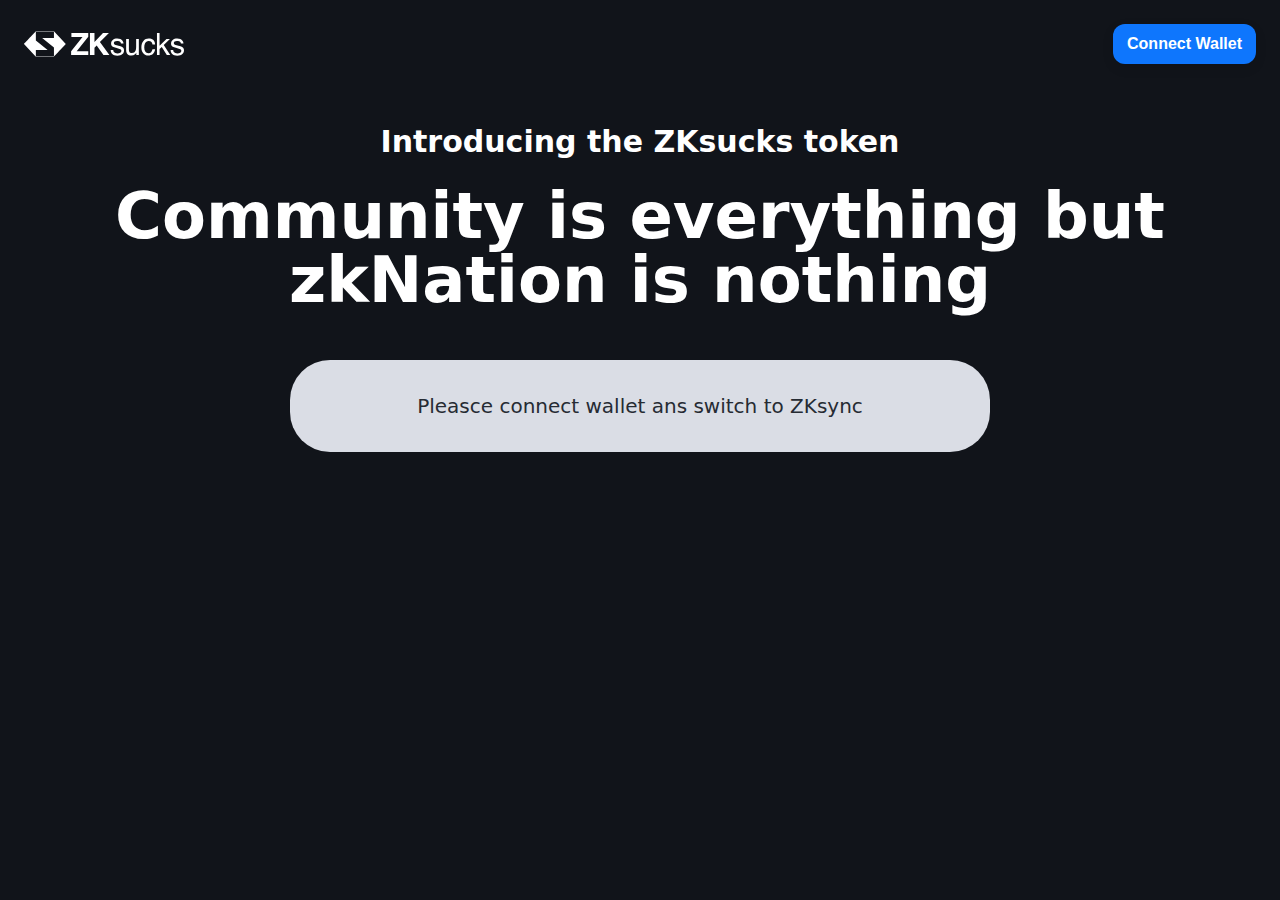
==== index.html @ 2eeea84e "update" ====
<!DOCTYPE html><html><head><meta charSet="utf-8"/><meta name="viewport" content="width=device-width"/><title>ZKsucks</title><meta content="ZKsucks" name="description"/><link href="/favicon.svg" rel="icon" type="image/svg+xml"/><meta name="next-head-count" content="5"/><link rel="preload" href="/_next/static/css/16b8eae60f33bedc.css" as="style"/><link rel="stylesheet" href="/_next/static/css/16b8eae60f33bedc.css" data-n-g=""/><link rel="preload" href="/_next/static/css/8878e4812fea3e12.css" as="style"/><link rel="stylesheet" href="/_next/static/css/8878e4812fea3e12.css" data-n-p=""/><noscript data-n-css=""></noscript><script defer="" nomodule="" src="/_next/static/chunks/polyfills-78c92fac7aa8fdd8.js"></script><script src="/_next/static/chunks/webpack-8381e30b29777291.js" defer=""></script><script src="/_next/static/chunks/framework-0e8d27528ba61906.js" defer=""></script><script src="/_next/static/chunks/main-399b18e6e1a3bff9.js" defer=""></script><script src="/_next/static/chunks/pages/_app-50dd17379aaa9119.js" defer=""></script><script src="/_next/static/chunks/9857-3fe6d7937254da51.js" defer=""></script><script src="/_next/static/chunks/pages/index-04caf4097b0ce7da.js" defer=""></script><script src="/_next/static/fBwFuYBQQcprXQ4ENoQiz/_buildManifest.js" defer=""></script><script src="/_next/static/fBwFuYBQQcprXQ4ENoQiz/_ssgManifest.js" defer=""></script></head><body><div id="__next"><div data-rk=""><style>[data-rk]{--rk-blurs-modalOverlay:blur(0px);--rk-fonts-body:SFRounded, ui-rounded, "SF Pro Rounded", -apple-system, BlinkMacSystemFont, "Segoe UI", Roboto, Helvetica, Arial, sans-serif, "Apple Color Emoji", "Segoe UI Emoji", "Segoe UI Symbol";--rk-radii-actionButton:9999px;--rk-radii-connectButton:12px;--rk-radii-menuButton:12px;--rk-radii-modal:24px;--rk-radii-modalMobile:28px;--rk-colors-accentColor:#0E76FD;--rk-colors-accentColorForeground:#FFF;--rk-colors-actionButtonBorder:rgba(0, 0, 0, 0.04);--rk-colors-actionButtonBorderMobile:rgba(0, 0, 0, 0.06);--rk-colors-actionButtonSecondaryBackground:rgba(0, 0, 0, 0.06);--rk-colors-closeButton:rgba(60, 66, 66, 0.8);--rk-colors-closeButtonBackground:rgba(0, 0, 0, 0.06);--rk-colors-connectButtonBackground:#FFF;--rk-colors-connectButtonBackgroundError:#FF494A;--rk-colors-connectButtonInnerBackground:linear-gradient(0deg, rgba(0, 0, 0, 0.03), rgba(0, 0, 0, 0.06));--rk-colors-connectButtonText:#25292E;--rk-colors-connectButtonTextError:#FFF;--rk-colors-connectionIndicator:#30E000;--rk-colors-downloadBottomCardBackground:linear-gradient(126deg, rgba(255, 255, 255, 0) 9.49%, rgba(171, 171, 171, 0.04) 71.04%), #FFFFFF;--rk-colors-downloadTopCardBackground:linear-gradient(126deg, rgba(171, 171, 171, 0.2) 9.49%, rgba(255, 255, 255, 0) 71.04%), #FFFFFF;--rk-colors-error:#FF494A;--rk-colors-generalBorder:rgba(0, 0, 0, 0.06);--rk-colors-generalBorderDim:rgba(0, 0, 0, 0.03);--rk-colors-menuItemBackground:rgba(60, 66, 66, 0.1);--rk-colors-modalBackdrop:rgba(0, 0, 0, 0.3);--rk-colors-modalBackground:#FFF;--rk-colors-modalBorder:transparent;--rk-colors-modalText:#25292E;--rk-colors-modalTextDim:rgba(60, 66, 66, 0.3);--rk-colors-modalTextSecondary:rgba(60, 66, 66, 0.6);--rk-colors-profileAction:#FFF;--rk-colors-profileActionHover:rgba(255, 255, 255, 0.5);--rk-colors-profileForeground:rgba(60, 66, 66, 0.06);--rk-colors-selectedOptionBorder:rgba(60, 66, 66, 0.1);--rk-colors-standby:#FFD641;--rk-shadows-connectButton:0px 4px 12px rgba(0, 0, 0, 0.1);--rk-shadows-dialog:0px 8px 32px rgba(0, 0, 0, 0.32);--rk-shadows-profileDetailsAction:0px 2px 6px rgba(37, 41, 46, 0.04);--rk-shadows-selectedOption:0px 2px 6px rgba(0, 0, 0, 0.24);--rk-shadows-selectedWallet:0px 2px 6px rgba(0, 0, 0, 0.12);--rk-shadows-walletLogo:0px 2px 16px rgba(0, 0, 0, 0.16);}</style><div><header class="Home_header__y2QYS"><img alt="logo" loading="lazy" width="160" height="40" decoding="async" data-nimg="1" style="color:transparent" src="/_next/static/media/logo.8e51fd03.svg"/><div class="Home_wallet__GuDT9"></div></header><main class="Home_main__VkIEL"><div><h1>Introducing the ZKsucks token</h1><h2>Community is everything but zkNation is nothing</h2><div class="Home_check__9ReJh"><div><p>Pleasce connect wallet ans switch to ZKsync</p></div></div></div></main></div></div></div><script id="__NEXT_DATA__" type="application/json">{"props":{"pageProps":{}},"page":"/","query":{},"buildId":"fBwFuYBQQcprXQ4ENoQiz","nextExport":true,"autoExport":true,"isFallback":false,"scriptLoader":[]}</script></body></html>
---- _next/static/css/16b8eae60f33bedc.css ----
body,html{padding:0;margin:0;font-family:-apple-system,BlinkMacSystemFont,Segoe UI,Roboto,Oxygen,Ubuntu,Cantarell,Fira Sans,Droid Sans,Helvetica Neue,sans-serif}body{background-color:#11141a;color:#fff;font-family:Inter,ui-sans-serif,system-ui,sans-serif,Apple Color Emoji,Segoe UI Emoji,Segoe UI Symbol,Noto Color Emoji}a{color:inherit;text-decoration:none}*{box-sizing:border-box}h1{font-size:1.875rem;line-height:2.25rem;margin:0}h1,h2{font-weight:700}h2{font-size:64px;line-height:1;max-width:1100px;margin:1.5rem auto 0}.button{border:0 solid #e5e7eb;box-sizing:border-box;-webkit-appearance:button;background-color:transparent;background-image:none;cursor:pointer;align-items:center;display:flex;justify-content:center;text-align:center;--tw-backdrop-blur:blur(4px);-webkit-backdrop-filter:blur(4px) var(--tw-backdrop-brightness) var(--tw-backdrop-contrast) var(--tw-backdrop-grayscale) var(--tw-backdrop-hue-rotate) var(--tw-backdrop-invert) var(--tw-backdrop-opacity) var(--tw-backdrop-saturate) var(--tw-backdrop-sepia);backdrop-filter:blur(4px) var(--tw-backdrop-brightness) var(--tw-backdrop-contrast) var(--tw-backdrop-grayscale) var(--tw-backdrop-hue-rotate) var(--tw-backdrop-invert) var(--tw-backdrop-opacity) var(--tw-backdrop-saturate) var(--tw-backdrop-sepia);-webkit-backdrop-filter:var(--tw-backdrop-blur) var(--tw-backdrop-brightness) var(--tw-backdrop-contrast) var(--tw-backdrop-grayscale) var(--tw-backdrop-hue-rotate) var(--tw-backdrop-invert) var(--tw-backdrop-opacity) var(--tw-backdrop-saturate) var(--tw-backdrop-sepia);backdrop-filter:var(--tw-backdrop-blur) var(--tw-backdrop-brightness) var(--tw-backdrop-contrast) var(--tw-backdrop-grayscale) var(--tw-backdrop-hue-rotate) var(--tw-backdrop-invert) var(--tw-backdrop-opacity) var(--tw-backdrop-saturate) var(--tw-backdrop-sepia);transition-duration:.15s;transition-property:all;transition-timing-function:cubic-bezier(.4,0,.2,1);background-color:#1755f4;padding:1rem 1.5rem;color:#fff;border-radius:32px;font-family:inherit;font-feature-settings:inherit;font-size:100%;font-variation-settings:inherit;font-weight:400;letter-spacing:inherit;line-height:inherit;margin:0 0 0 24px}.button:hover{background-color:#4075ff}.button:disabled{opacity:.5}[data-rk] .iekbcc0{border:0;box-sizing:border-box;font-size:100%;line-height:normal;margin:0;padding:0;text-align:left;vertical-align:baseline;-webkit-tap-highlight-color:transparent}[data-rk] .iekbcc1{list-style:none}[data-rk] .iekbcc2{quotes:none}[data-rk] .iekbcc2:after,[data-rk] .iekbcc2:before{content:""}[data-rk] .iekbcc3{border-collapse:collapse;border-spacing:0}[data-rk] .iekbcc4{-webkit-appearance:none;-moz-appearance:none;appearance:none}[data-rk] .iekbcc5{outline:none}[data-rk] .iekbcc5::placeholder{opacity:1}[data-rk] .iekbcc6{background-color:transparent;color:inherit}[data-rk] .iekbcc7:disabled{opacity:1}[data-rk] .iekbcc7::-ms-expand,[data-rk] .iekbcc8::-ms-clear{display:none}[data-rk] .iekbcc8::-webkit-search-cancel-button{-webkit-appearance:none}[data-rk] .iekbcc9{background:none;cursor:pointer;text-align:left}[data-rk] .iekbcca{color:inherit;text-decoration:none}[data-rk] .ju367v0{align-items:flex-start}[data-rk] .ju367v2{align-items:flex-end}[data-rk] .ju367v4{align-items:center}[data-rk] .ju367v6{display:none}[data-rk] .ju367v8{display:block}[data-rk] .ju367va{display:flex}[data-rk] .ju367vc{display:inline}[data-rk] .ju367ve{align-self:flex-start}[data-rk] .ju367vf{align-self:flex-end}[data-rk] .ju367vg{align-self:center}[data-rk] .ju367vh{background-size:cover}[data-rk] .ju367vi{border-radius:1px}[data-rk] .ju367vj{border-radius:6px}[data-rk] .ju367vk{border-radius:10px}[data-rk] .ju367vl{border-radius:13px}[data-rk] .ju367vm{border-radius:var(--rk-radii-actionButton)}[data-rk] .ju367vn{border-radius:var(--rk-radii-connectButton)}[data-rk] .ju367vo{border-radius:var(--rk-radii-menuButton)}[data-rk] .ju367vp{border-radius:var(--rk-radii-modal)}[data-rk] .ju367vq{border-radius:var(--rk-radii-modalMobile)}[data-rk] .ju367vr{border-radius:25%}[data-rk] .ju367vs{border-radius:9999px}[data-rk] .ju367vt{border-style:solid}[data-rk] .ju367vu{border-width:0}[data-rk] .ju367vv{border-width:1px}[data-rk] .ju367vw{border-width:2px}[data-rk] .ju367vx{border-width:4px}[data-rk] .ju367vy{cursor:pointer}[data-rk] .ju367vz{cursor:none}[data-rk] .ju367v10{pointer-events:none}[data-rk] .ju367v11{pointer-events:all}[data-rk] .ju367v12{min-height:8px}[data-rk] .ju367v13{min-height:44px}[data-rk] .ju367v14{flex-direction:row}[data-rk] .ju367v15{flex-direction:column}[data-rk] .ju367v16{font-family:var(--rk-fonts-body)}[data-rk] .ju367v17{font-size:12px;line-height:18px}[data-rk] .ju367v18{font-size:13px;line-height:18px}[data-rk] .ju367v19{font-size:14px;line-height:18px}[data-rk] .ju367v1a{font-size:16px;line-height:20px}[data-rk] .ju367v1b{font-size:18px;line-height:24px}[data-rk] .ju367v1c{font-size:20px;line-height:24px}[data-rk] .ju367v1d{font-size:23px;line-height:29px}[data-rk] .ju367v1e{font-weight:400}[data-rk] .ju367v1f{font-weight:500}[data-rk] .ju367v1g{font-weight:600}[data-rk] .ju367v1h{font-weight:700}[data-rk] .ju367v1i{font-weight:800}[data-rk] .ju367v1j{gap:0}[data-rk] .ju367v1k{gap:1px}[data-rk] .ju367v1l{gap:2px}[data-rk] .ju367v1m{gap:3px}[data-rk] .ju367v1n{gap:4px}[data-rk] .ju367v1o{gap:5px}[data-rk] .ju367v1p{gap:6px}[data-rk] .ju367v1q{gap:8px}[data-rk] .ju367v1r{gap:10px}[data-rk] .ju367v1s{gap:12px}[data-rk] .ju367v1t{gap:14px}[data-rk] .ju367v1u{gap:16px}[data-rk] .ju367v1v{gap:18px}[data-rk] .ju367v1w{gap:20px}[data-rk] .ju367v1x{gap:24px}[data-rk] .ju367v1y{gap:28px}[data-rk] .ju367v1z{gap:32px}[data-rk] .ju367v20{gap:36px}[data-rk] .ju367v21{gap:44px}[data-rk] .ju367v22{gap:64px}[data-rk] .ju367v23{gap:-1px}[data-rk] .ju367v24{height:1px}[data-rk] .ju367v25{height:2px}[data-rk] .ju367v26{height:4px}[data-rk] .ju367v27{height:8px}[data-rk] .ju367v28{height:12px}[data-rk] .ju367v29{height:20px}[data-rk] .ju367v2a{height:24px}[data-rk] .ju367v2b{height:28px}[data-rk] .ju367v2c{height:30px}[data-rk] .ju367v2d{height:32px}[data-rk] .ju367v2e{height:34px}[data-rk] .ju367v2f{height:36px}[data-rk] .ju367v2g{height:40px}[data-rk] .ju367v2h{height:44px}[data-rk] .ju367v2i{height:48px}[data-rk] .ju367v2j{height:54px}[data-rk] .ju367v2k{height:60px}[data-rk] .ju367v2l{height:200px}[data-rk] .ju367v2m{height:100%}[data-rk] .ju367v2n{height:max-content}[data-rk] .ju367v2o{justify-content:flex-start}[data-rk] .ju367v2p{justify-content:flex-end}[data-rk] .ju367v2q{justify-content:center}[data-rk] .ju367v2r{justify-content:space-between}[data-rk] .ju367v2s{justify-content:space-around}[data-rk] .ju367v2t{text-align:left}[data-rk] .ju367v2u{text-align:center}[data-rk] .ju367v2v{text-align:inherit}[data-rk] .ju367v2w{margin-bottom:0}[data-rk] .ju367v2x{margin-bottom:1px}[data-rk] .ju367v2y{margin-bottom:2px}[data-rk] .ju367v2z{margin-bottom:3px}[data-rk] .ju367v30{margin-bottom:4px}[data-rk] .ju367v31{margin-bottom:5px}[data-rk] .ju367v32{margin-bottom:6px}[data-rk] .ju367v33{margin-bottom:8px}[data-rk] .ju367v34{margin-bottom:10px}[data-rk] .ju367v35{margin-bottom:12px}[data-rk] .ju367v36{margin-bottom:14px}[data-rk] .ju367v37{margin-bottom:16px}[data-rk] .ju367v38{margin-bottom:18px}[data-rk] .ju367v39{margin-bottom:20px}[data-rk] .ju367v3a{margin-bottom:24px}[data-rk] .ju367v3b{margin-bottom:28px}[data-rk] .ju367v3c{margin-bottom:32px}[data-rk] .ju367v3d{margin-bottom:36px}[data-rk] .ju367v3e{margin-bottom:44px}[data-rk] .ju367v3f{margin-bottom:64px}[data-rk] .ju367v3g{margin-bottom:-1px}[data-rk] .ju367v3h{margin-left:0}[data-rk] .ju367v3i{margin-left:1px}[data-rk] .ju367v3j{margin-left:2px}[data-rk] .ju367v3k{margin-left:3px}[data-rk] .ju367v3l{margin-left:4px}[data-rk] .ju367v3m{margin-left:5px}[data-rk] .ju367v3n{margin-left:6px}[data-rk] .ju367v3o{margin-left:8px}[data-rk] .ju367v3p{margin-left:10px}[data-rk] .ju367v3q{margin-left:12px}[data-rk] .ju367v3r{margin-left:14px}[data-rk] .ju367v3s{margin-left:16px}[data-rk] .ju367v3t{margin-left:18px}[data-rk] .ju367v3u{margin-left:20px}[data-rk] .ju367v3v{margin-left:24px}[data-rk] .ju367v3w{margin-left:28px}[data-rk] .ju367v3x{margin-left:32px}[data-rk] .ju367v3y{margin-left:36px}[data-rk] .ju367v3z{margin-left:44px}[data-rk] .ju367v40{margin-left:64px}[data-rk] .ju367v41{margin-left:-1px}[data-rk] .ju367v42{margin-right:0}[data-rk] .ju367v43{margin-right:1px}[data-rk] .ju367v44{margin-right:2px}[data-rk] .ju367v45{margin-right:3px}[data-rk] .ju367v46{margin-right:4px}[data-rk] .ju367v47{margin-right:5px}[data-rk] .ju367v48{margin-right:6px}[data-rk] .ju367v49{margin-right:8px}[data-rk] .ju367v4a{margin-right:10px}[data-rk] .ju367v4b{margin-right:12px}[data-rk] .ju367v4c{margin-right:14px}[data-rk] .ju367v4d{margin-right:16px}[data-rk] .ju367v4e{margin-right:18px}[data-rk] .ju367v4f{margin-right:20px}[data-rk] .ju367v4g{margin-right:24px}[data-rk] .ju367v4h{margin-right:28px}[data-rk] .ju367v4i{margin-right:32px}[data-rk] .ju367v4j{margin-right:36px}[data-rk] .ju367v4k{margin-right:44px}[data-rk] .ju367v4l{margin-right:64px}[data-rk] .ju367v4m{margin-right:-1px}[data-rk] .ju367v4n{margin-top:0}[data-rk] .ju367v4o{margin-top:1px}[data-rk] .ju367v4p{margin-top:2px}[data-rk] .ju367v4q{margin-top:3px}[data-rk] .ju367v4r{margin-top:4px}[data-rk] .ju367v4s{margin-top:5px}[data-rk] .ju367v4t{margin-top:6px}[data-rk] .ju367v4u{margin-top:8px}[data-rk] .ju367v4v{margin-top:10px}[data-rk] .ju367v4w{margin-top:12px}[data-rk] .ju367v4x{margin-top:14px}[data-rk] .ju367v4y{margin-top:16px}[data-rk] .ju367v4z{margin-top:18px}[data-rk] .ju367v50{margin-top:20px}[data-rk] .ju367v51{margin-top:24px}[data-rk] .ju367v52{margin-top:28px}[data-rk] .ju367v53{margin-top:32px}[data-rk] .ju367v54{margin-top:36px}[data-rk] .ju367v55{margin-top:44px}[data-rk] .ju367v56{margin-top:64px}[data-rk] .ju367v57{margin-top:-1px}[data-rk] .ju367v58{max-width:1px}[data-rk] .ju367v59{max-width:2px}[data-rk] .ju367v5a{max-width:4px}[data-rk] .ju367v5b{max-width:8px}[data-rk] .ju367v5c{max-width:12px}[data-rk] .ju367v5d{max-width:20px}[data-rk] .ju367v5e{max-width:24px}[data-rk] .ju367v5f{max-width:28px}[data-rk] .ju367v5g{max-width:30px}[data-rk] .ju367v5h{max-width:32px}[data-rk] .ju367v5i{max-width:34px}[data-rk] .ju367v5j{max-width:36px}[data-rk] .ju367v5k{max-width:40px}[data-rk] .ju367v5l{max-width:44px}[data-rk] .ju367v5m{max-width:48px}[data-rk] .ju367v5n{max-width:54px}[data-rk] .ju367v5o{max-width:60px}[data-rk] .ju367v5p{max-width:200px}[data-rk] .ju367v5q{max-width:100%}[data-rk] .ju367v5r{max-width:max-content}[data-rk] .ju367v5s{min-width:1px}[data-rk] .ju367v5t{min-width:2px}[data-rk] .ju367v5u{min-width:4px}[data-rk] .ju367v5v{min-width:8px}[data-rk] .ju367v5w{min-width:12px}[data-rk] .ju367v5x{min-width:20px}[data-rk] .ju367v5y{min-width:24px}[data-rk] .ju367v5z{min-width:28px}[data-rk] .ju367v60{min-width:30px}[data-rk] .ju367v61{min-width:32px}[data-rk] .ju367v62{min-width:34px}[data-rk] .ju367v63{min-width:36px}[data-rk] .ju367v64{min-width:40px}[data-rk] .ju367v65{min-width:44px}[data-rk] .ju367v66{min-width:48px}[data-rk] .ju367v67{min-width:54px}[data-rk] .ju367v68{min-width:60px}[data-rk] .ju367v69{min-width:200px}[data-rk] .ju367v6a{min-width:100%}[data-rk] .ju367v6b{min-width:max-content}[data-rk] .ju367v6c{overflow:hidden}[data-rk] .ju367v6d{padding-bottom:0}[data-rk] .ju367v6e{padding-bottom:1px}[data-rk] .ju367v6f{padding-bottom:2px}[data-rk] .ju367v6g{padding-bottom:3px}[data-rk] .ju367v6h{padding-bottom:4px}[data-rk] .ju367v6i{padding-bottom:5px}[data-rk] .ju367v6j{padding-bottom:6px}[data-rk] .ju367v6k{padding-bottom:8px}[data-rk] .ju367v6l{padding-bottom:10px}[data-rk] .ju367v6m{padding-bottom:12px}[data-rk] .ju367v6n{padding-bottom:14px}[data-rk] .ju367v6o{padding-bottom:16px}[data-rk] .ju367v6p{padding-bottom:18px}[data-rk] .ju367v6q{padding-bottom:20px}[data-rk] .ju367v6r{padding-bottom:24px}[data-rk] .ju367v6s{padding-bottom:28px}[data-rk] .ju367v6t{padding-bottom:32px}[data-rk] .ju367v6u{padding-bottom:36px}[data-rk] .ju367v6v{padding-bottom:44px}[data-rk] .ju367v6w{padding-bottom:64px}[data-rk] .ju367v6x{padding-bottom:-1px}[data-rk] .ju367v6y{padding-left:0}[data-rk] .ju367v6z{padding-left:1px}[data-rk] .ju367v70{padding-left:2px}[data-rk] .ju367v71{padding-left:3px}[data-rk] .ju367v72{padding-left:4px}[data-rk] .ju367v73{padding-left:5px}[data-rk] .ju367v74{padding-left:6px}[data-rk] .ju367v75{padding-left:8px}[data-rk] .ju367v76{padding-left:10px}[data-rk] .ju367v77{padding-left:12px}[data-rk] .ju367v78{padding-left:14px}[data-rk] .ju367v79{padding-left:16px}[data-rk] .ju367v7a{padding-left:18px}[data-rk] .ju367v7b{padding-left:20px}[data-rk] .ju367v7c{padding-left:24px}[data-rk] .ju367v7d{padding-left:28px}[data-rk] .ju367v7e{padding-left:32px}[data-rk] .ju367v7f{padding-left:36px}[data-rk] .ju367v7g{padding-left:44px}[data-rk] .ju367v7h{padding-left:64px}[data-rk] .ju367v7i{padding-left:-1px}[data-rk] .ju367v7j{padding-right:0}[data-rk] .ju367v7k{padding-right:1px}[data-rk] .ju367v7l{padding-right:2px}[data-rk] .ju367v7m{padding-right:3px}[data-rk] .ju367v7n{padding-right:4px}[data-rk] .ju367v7o{padding-right:5px}[data-rk] .ju367v7p{padding-right:6px}[data-rk] .ju367v7q{padding-right:8px}[data-rk] .ju367v7r{padding-right:10px}[data-rk] .ju367v7s{padding-right:12px}[data-rk] .ju367v7t{padding-right:14px}[data-rk] .ju367v7u{padding-right:16px}[data-rk] .ju367v7v{padding-right:18px}[data-rk] .ju367v7w{padding-right:20px}[data-rk] .ju367v7x{padding-right:24px}[data-rk] .ju367v7y{padding-right:28px}[data-rk] .ju367v7z{padding-right:32px}[data-rk] .ju367v80{padding-right:36px}[data-rk] .ju367v81{padding-right:44px}[data-rk] .ju367v82{padding-right:64px}[data-rk] .ju367v83{padding-right:-1px}[data-rk] .ju367v84{padding-top:0}[data-rk] .ju367v85{padding-top:1px}[data-rk] .ju367v86{padding-top:2px}[data-rk] .ju367v87{padding-top:3px}[data-rk] .ju367v88{padding-top:4px}[data-rk] .ju367v89{padding-top:5px}[data-rk] .ju367v8a{padding-top:6px}[data-rk] .ju367v8b{padding-top:8px}[data-rk] .ju367v8c{padding-top:10px}[data-rk] .ju367v8d{padding-top:12px}[data-rk] .ju367v8e{padding-top:14px}[data-rk] .ju367v8f{padding-top:16px}[data-rk] .ju367v8g{padding-top:18px}[data-rk] .ju367v8h{padding-top:20px}[data-rk] .ju367v8i{padding-top:24px}[data-rk] .ju367v8j{padding-top:28px}[data-rk] .ju367v8k{padding-top:32px}[data-rk] .ju367v8l{padding-top:36px}[data-rk] .ju367v8m{padding-top:44px}[data-rk] .ju367v8n{padding-top:64px}[data-rk] .ju367v8o{padding-top:-1px}[data-rk] .ju367v8p{position:absolute}[data-rk] .ju367v8q{position:fixed}[data-rk] .ju367v8r{position:relative}[data-rk] .ju367v8s{-webkit-user-select:none}[data-rk] .ju367v8t{right:0}[data-rk] .ju367v8u{transition:.125s ease}[data-rk] .ju367v8v{transition:transform .125s ease}[data-rk] .ju367v8w{-webkit-user-select:none;-moz-user-select:none;user-select:none}[data-rk] .ju367v8x{width:1px}[data-rk] .ju367v8y{width:2px}[data-rk] .ju367v8z{width:4px}[data-rk] .ju367v90{width:8px}[data-rk] .ju367v91{width:12px}[data-rk] .ju367v92{width:20px}[data-rk] .ju367v93{width:24px}[data-rk] .ju367v94{width:28px}[data-rk] .ju367v95{width:30px}[data-rk] .ju367v96{width:32px}[data-rk] .ju367v97{width:34px}[data-rk] .ju367v98{width:36px}[data-rk] .ju367v99{width:40px}[data-rk] .ju367v9a{width:44px}[data-rk] .ju367v9b{width:48px}[data-rk] .ju367v9c{width:54px}[data-rk] .ju367v9d{width:60px}[data-rk] .ju367v9e{width:200px}[data-rk] .ju367v9f{width:100%}[data-rk] .ju367v9g{width:max-content}[data-rk] .ju367v9h{-webkit-backdrop-filter:var(--rk-blurs-modalOverlay);backdrop-filter:var(--rk-blurs-modalOverlay)}[data-rk] .ju367v9i,[data-rk] .ju367v9j:hover,[data-rk] .ju367v9k:active{background:var(--rk-colors-accentColor)}[data-rk] .ju367v9l,[data-rk] .ju367v9m:hover,[data-rk] .ju367v9n:active{background:var(--rk-colors-accentColorForeground)}[data-rk] .ju367v9o,[data-rk] .ju367v9p:hover,[data-rk] .ju367v9q:active{background:var(--rk-colors-actionButtonBorder)}[data-rk] .ju367v9r,[data-rk] .ju367v9s:hover,[data-rk] .ju367v9t:active{background:var(--rk-colors-actionButtonBorderMobile)}[data-rk] .ju367v9u,[data-rk] .ju367v9v:hover,[data-rk] .ju367v9w:active{background:var(--rk-colors-actionButtonSecondaryBackground)}[data-rk] .ju367v9x,[data-rk] .ju367v9y:hover,[data-rk] .ju367v9z:active{background:var(--rk-colors-closeButton)}[data-rk] .ju367va0,[data-rk] .ju367va1:hover,[data-rk] .ju367va2:active{background:var(--rk-colors-closeButtonBackground)}[data-rk] .ju367va3,[data-rk] .ju367va4:hover,[data-rk] .ju367va5:active{background:var(--rk-colors-connectButtonBackground)}[data-rk] .ju367va6,[data-rk] .ju367va7:hover,[data-rk] .ju367va8:active{background:var(--rk-colors-connectButtonBackgroundError)}[data-rk] .ju367va9,[data-rk] .ju367vaa:hover,[data-rk] .ju367vab:active{background:var(--rk-colors-connectButtonInnerBackground)}[data-rk] .ju367vac,[data-rk] .ju367vad:hover,[data-rk] .ju367vae:active{background:var(--rk-colors-connectButtonText)}[data-rk] .ju367vaf,[data-rk] .ju367vag:hover,[data-rk] .ju367vah:active{background:var(--rk-colors-connectButtonTextError)}[data-rk] .ju367vai,[data-rk] .ju367vaj:hover,[data-rk] .ju367vak:active{background:var(--rk-colors-connectionIndicator)}[data-rk] .ju367val,[data-rk] .ju367vam:hover,[data-rk] .ju367van:active{background:var(--rk-colors-downloadBottomCardBackground)}[data-rk] .ju367vao,[data-rk] .ju367vap:hover,[data-rk] .ju367vaq:active{background:var(--rk-colors-downloadTopCardBackground)}[data-rk] .ju367var,[data-rk] .ju367vas:hover,[data-rk] .ju367vat:active{background:var(--rk-colors-error)}[data-rk] .ju367vau,[data-rk] .ju367vav:hover,[data-rk] .ju367vaw:active{background:var(--rk-colors-generalBorder)}[data-rk] .ju367vax,[data-rk] .ju367vay:hover,[data-rk] .ju367vaz:active{background:var(--rk-colors-generalBorderDim)}[data-rk] .ju367vb0,[data-rk] .ju367vb1:hover,[data-rk] .ju367vb2:active{background:var(--rk-colors-menuItemBackground)}[data-rk] .ju367vb3,[data-rk] .ju367vb4:hover,[data-rk] .ju367vb5:active{background:var(--rk-colors-modalBackdrop)}[data-rk] .ju367vb6,[data-rk] .ju367vb7:hover,[data-rk] .ju367vb8:active{background:var(--rk-colors-modalBackground)}[data-rk] .ju367vb9,[data-rk] .ju367vba:hover,[data-rk] .ju367vbb:active{background:var(--rk-colors-modalBorder)}[data-rk] .ju367vbc,[data-rk] .ju367vbd:hover,[data-rk] .ju367vbe:active{background:var(--rk-colors-modalText)}[data-rk] .ju367vbf,[data-rk] .ju367vbg:hover,[data-rk] .ju367vbh:active{background:var(--rk-colors-modalTextDim)}[data-rk] .ju367vbi,[data-rk] .ju367vbj:hover,[data-rk] .ju367vbk:active{background:var(--rk-colors-modalTextSecondary)}[data-rk] .ju367vbl,[data-rk] .ju367vbm:hover,[data-rk] .ju367vbn:active{background:var(--rk-colors-profileAction)}[data-rk] .ju367vbo,[data-rk] .ju367vbp:hover,[data-rk] .ju367vbq:active{background:var(--rk-colors-profileActionHover)}[data-rk] .ju367vbr,[data-rk] .ju367vbs:hover,[data-rk] .ju367vbt:active{background:var(--rk-colors-profileForeground)}[data-rk] .ju367vbu,[data-rk] .ju367vbv:hover,[data-rk] .ju367vbw:active{background:var(--rk-colors-selectedOptionBorder)}[data-rk] .ju367vbx,[data-rk] .ju367vby:hover,[data-rk] .ju367vbz:active{background:var(--rk-colors-standby)}[data-rk] .ju367vc0,[data-rk] .ju367vc1:hover,[data-rk] .ju367vc2:active{border-color:var(--rk-colors-accentColor)}[data-rk] .ju367vc3,[data-rk] .ju367vc4:hover,[data-rk] .ju367vc5:active{border-color:var(--rk-colors-accentColorForeground)}[data-rk] .ju367vc6,[data-rk] .ju367vc7:hover,[data-rk] .ju367vc8:active{border-color:var(--rk-colors-actionButtonBorder)}[data-rk] .ju367vc9,[data-rk] .ju367vca:hover,[data-rk] .ju367vcb:active{border-color:var(--rk-colors-actionButtonBorderMobile)}[data-rk] .ju367vcc,[data-rk] .ju367vcd:hover,[data-rk] .ju367vce:active{border-color:var(--rk-colors-actionButtonSecondaryBackground)}[data-rk] .ju367vcf,[data-rk] .ju367vcg:hover,[data-rk] .ju367vch:active{border-color:var(--rk-colors-closeButton)}[data-rk] .ju367vci,[data-rk] .ju367vcj:hover,[data-rk] .ju367vck:active{border-color:var(--rk-colors-closeButtonBackground)}[data-rk] .ju367vcl,[data-rk] .ju367vcm:hover,[data-rk] .ju367vcn:active{border-color:var(--rk-colors-connectButtonBackground)}[data-rk] .ju367vco,[data-rk] .ju367vcp:hover,[data-rk] .ju367vcq:active{border-color:var(--rk-colors-connectButtonBackgroundError)}[data-rk] .ju367vcr,[data-rk] .ju367vcs:hover,[data-rk] .ju367vct:active{border-color:var(--rk-colors-connectButtonInnerBackground)}[data-rk] .ju367vcu,[data-rk] .ju367vcv:hover,[data-rk] .ju367vcw:active{border-color:var(--rk-colors-connectButtonText)}[data-rk] .ju367vcx,[data-rk] .ju367vcy:hover,[data-rk] .ju367vcz:active{border-color:var(--rk-colors-connectButtonTextError)}[data-rk] .ju367vd0,[data-rk] .ju367vd1:hover,[data-rk] .ju367vd2:active{border-color:var(--rk-colors-connectionIndicator)}[data-rk] .ju367vd3,[data-rk] .ju367vd4:hover,[data-rk] .ju367vd5:active{border-color:var(--rk-colors-downloadBottomCardBackground)}[data-rk] .ju367vd6,[data-rk] .ju367vd7:hover,[data-rk] .ju367vd8:active{border-color:var(--rk-colors-downloadTopCardBackground)}[data-rk] .ju367vd9,[data-rk] .ju367vda:hover,[data-rk] .ju367vdb:active{border-color:var(--rk-colors-error)}[data-rk] .ju367vdc,[data-rk] .ju367vdd:hover,[data-rk] .ju367vde:active{border-color:var(--rk-colors-generalBorder)}[data-rk] .ju367vdf,[data-rk] .ju367vdg:hover,[data-rk] .ju367vdh:active{border-color:var(--rk-colors-generalBorderDim)}[data-rk] .ju367vdi,[data-rk] .ju367vdj:hover,[data-rk] .ju367vdk:active{border-color:var(--rk-colors-menuItemBackground)}[data-rk] .ju367vdl,[data-rk] .ju367vdm:hover,[data-rk] .ju367vdn:active{border-color:var(--rk-colors-modalBackdrop)}[data-rk] .ju367vdo,[data-rk] .ju367vdp:hover,[data-rk] .ju367vdq:active{border-color:var(--rk-colors-modalBackground)}[data-rk] .ju367vdr,[data-rk] .ju367vds:hover,[data-rk] .ju367vdt:active{border-color:var(--rk-colors-modalBorder)}[data-rk] .ju367vdu,[data-rk] .ju367vdv:hover,[data-rk] .ju367vdw:active{border-color:var(--rk-colors-modalText)}[data-rk] .ju367vdx,[data-rk] .ju367vdy:hover,[data-rk] .ju367vdz:active{border-color:var(--rk-colors-modalTextDim)}[data-rk] .ju367ve0,[data-rk] .ju367ve1:hover,[data-rk] .ju367ve2:active{border-color:var(--rk-colors-modalTextSecondary)}[data-rk] .ju367ve3,[data-rk] .ju367ve4:hover,[data-rk] .ju367ve5:active{border-color:var(--rk-colors-profileAction)}[data-rk] .ju367ve6,[data-rk] .ju367ve7:hover,[data-rk] .ju367ve8:active{border-color:var(--rk-colors-profileActionHover)}[data-rk] .ju367ve9,[data-rk] .ju367vea:hover,[data-rk] .ju367veb:active{border-color:var(--rk-colors-profileForeground)}[data-rk] .ju367vec,[data-rk] .ju367ved:hover,[data-rk] .ju367vee:active{border-color:var(--rk-colors-selectedOptionBorder)}[data-rk] .ju367vef,[data-rk] .ju367veg:hover,[data-rk] .ju367veh:active{border-color:var(--rk-colors-standby)}[data-rk] .ju367vei,[data-rk] .ju367vej:hover,[data-rk] .ju367vek:active{box-shadow:var(--rk-shadows-connectButton)}[data-rk] .ju367vel,[data-rk] .ju367vem:hover,[data-rk] .ju367ven:active{box-shadow:var(--rk-shadows-dialog)}[data-rk] .ju367veo,[data-rk] .ju367vep:hover,[data-rk] .ju367veq:active{box-shadow:var(--rk-shadows-profileDetailsAction)}[data-rk] .ju367ver,[data-rk] .ju367ves:hover,[data-rk] .ju367vet:active{box-shadow:var(--rk-shadows-selectedOption)}[data-rk] .ju367veu,[data-rk] .ju367vev:hover,[data-rk] .ju367vew:active{box-shadow:var(--rk-shadows-selectedWallet)}[data-rk] .ju367vex,[data-rk] .ju367vey:hover,[data-rk] .ju367vez:active{box-shadow:var(--rk-shadows-walletLogo)}[data-rk] .ju367vf0,[data-rk] .ju367vf1:hover,[data-rk] .ju367vf2:active{color:var(--rk-colors-accentColor)}[data-rk] .ju367vf3,[data-rk] .ju367vf4:hover,[data-rk] .ju367vf5:active{color:var(--rk-colors-accentColorForeground)}[data-rk] .ju367vf6,[data-rk] .ju367vf7:hover,[data-rk] .ju367vf8:active{color:var(--rk-colors-actionButtonBorder)}[data-rk] .ju367vf9,[data-rk] .ju367vfa:hover,[data-rk] .ju367vfb:active{color:var(--rk-colors-actionButtonBorderMobile)}[data-rk] .ju367vfc,[data-rk] .ju367vfd:hover,[data-rk] .ju367vfe:active{color:var(--rk-colors-actionButtonSecondaryBackground)}[data-rk] .ju367vff,[data-rk] .ju367vfg:hover,[data-rk] .ju367vfh:active{color:var(--rk-colors-closeButton)}[data-rk] .ju367vfi,[data-rk] .ju367vfj:hover,[data-rk] .ju367vfk:active{color:var(--rk-colors-closeButtonBackground)}[data-rk] .ju367vfl,[data-rk] .ju367vfm:hover,[data-rk] .ju367vfn:active{color:var(--rk-colors-connectButtonBackground)}[data-rk] .ju367vfo,[data-rk] .ju367vfp:hover,[data-rk] .ju367vfq:active{color:var(--rk-colors-connectButtonBackgroundError)}[data-rk] .ju367vfr,[data-rk] .ju367vfs:hover,[data-rk] .ju367vft:active{color:var(--rk-colors-connectButtonInnerBackground)}[data-rk] .ju367vfu,[data-rk] .ju367vfv:hover,[data-rk] .ju367vfw:active{color:var(--rk-colors-connectButtonText)}[data-rk] .ju367vfx,[data-rk] .ju367vfy:hover,[data-rk] .ju367vfz:active{color:var(--rk-colors-connectButtonTextError)}[data-rk] .ju367vg0,[data-rk] .ju367vg1:hover,[data-rk] .ju367vg2:active{color:var(--rk-colors-connectionIndicator)}[data-rk] .ju367vg3,[data-rk] .ju367vg4:hover,[data-rk] .ju367vg5:active{color:var(--rk-colors-downloadBottomCardBackground)}[data-rk] .ju367vg6,[data-rk] .ju367vg7:hover,[data-rk] .ju367vg8:active{color:var(--rk-colors-downloadTopCardBackground)}[data-rk] .ju367vg9,[data-rk] .ju367vga:hover,[data-rk] .ju367vgb:active{color:var(--rk-colors-error)}[data-rk] .ju367vgc,[data-rk] .ju367vgd:hover,[data-rk] .ju367vge:active{color:var(--rk-colors-generalBorder)}[data-rk] .ju367vgf,[data-rk] .ju367vgg:hover,[data-rk] .ju367vgh:active{color:var(--rk-colors-generalBorderDim)}[data-rk] .ju367vgi,[data-rk] .ju367vgj:hover,[data-rk] .ju367vgk:active{color:var(--rk-colors-menuItemBackground)}[data-rk] .ju367vgl,[data-rk] .ju367vgm:hover,[data-rk] .ju367vgn:active{color:var(--rk-colors-modalBackdrop)}[data-rk] .ju367vgo,[data-rk] .ju367vgp:hover,[data-rk] .ju367vgq:active{color:var(--rk-colors-modalBackground)}[data-rk] .ju367vgr,[data-rk] .ju367vgs:hover,[data-rk] .ju367vgt:active{color:var(--rk-colors-modalBorder)}[data-rk] .ju367vgu,[data-rk] .ju367vgv:hover,[data-rk] .ju367vgw:active{color:var(--rk-colors-modalText)}[data-rk] .ju367vgx,[data-rk] .ju367vgy:hover,[data-rk] .ju367vgz:active{color:var(--rk-colors-modalTextDim)}[data-rk] .ju367vh0,[data-rk] .ju367vh1:hover,[data-rk] .ju367vh2:active{color:var(--rk-colors-modalTextSecondary)}[data-rk] .ju367vh3,[data-rk] .ju367vh4:hover,[data-rk] .ju367vh5:active{color:var(--rk-colors-profileAction)}[data-rk] .ju367vh6,[data-rk] .ju367vh7:hover,[data-rk] .ju367vh8:active{color:var(--rk-colors-profileActionHover)}[data-rk] .ju367vh9,[data-rk] .ju367vha:hover,[data-rk] .ju367vhb:active{color:var(--rk-colors-profileForeground)}[data-rk] .ju367vhc,[data-rk] .ju367vhd:hover,[data-rk] .ju367vhe:active{color:var(--rk-colors-selectedOptionBorder)}[data-rk] .ju367vhf,[data-rk] .ju367vhg:hover,[data-rk] .ju367vhh:active{color:var(--rk-colors-standby)}@media screen and (min-width:768px){[data-rk] .ju367v1{align-items:flex-start}[data-rk] .ju367v3{align-items:flex-end}[data-rk] .ju367v5{align-items:center}[data-rk] .ju367v7{display:none}[data-rk] .ju367v9{display:block}[data-rk] .ju367vb{display:flex}[data-rk] .ju367vd{display:inline}}[data-rk] ._12cbo8i3,[data-rk] ._12cbo8i3:after{--_12cbo8i0:1;--_12cbo8i1:1}[data-rk] ._12cbo8i3:hover{transform:scale(var(--_12cbo8i0))}[data-rk] ._12cbo8i3:active{transform:scale(var(--_12cbo8i1))}[data-rk] ._12cbo8i3:active:after{content:"";bottom:-1px;display:block;left:-1px;position:absolute;right:-1px;top:-1px;transform:scale(calc((1 / var(--_12cbo8i1)) * var(--_12cbo8i0)))}[data-rk] ._12cbo8i4,[data-rk] ._12cbo8i4:after{--_12cbo8i0:1.025}[data-rk] ._12cbo8i5,[data-rk] ._12cbo8i5:after{--_12cbo8i0:1.1}[data-rk] ._12cbo8i6,[data-rk] ._12cbo8i6:after{--_12cbo8i1:0.95}[data-rk] ._12cbo8i7,[data-rk] ._12cbo8i7:after{--_12cbo8i1:0.9}@keyframes _1luule41{0%{transform:rotate(0deg)}to{transform:rotate(1turn)}}[data-rk] ._1luule42{animation:_1luule41 3s linear infinite}[data-rk] ._1luule43{background:conic-gradient(from 180deg at 50% 50%,rgba(72,146,254,0) 0deg,currentColor 282.04deg,rgba(72,146,254,0) 319.86deg,rgba(72,146,254,0) 1turn);height:21px;width:21px}@keyframes _9pm4ki0{0%{transform:translateY(100%)}to{transform:translateY(0)}}@keyframes _9pm4ki1{0%{opacity:0}to{opacity:1}}[data-rk] ._9pm4ki3{animation:_9pm4ki1 .15s ease;bottom:-200px;left:-200px;padding:200px;right:-200px;top:-200px;transform:translateZ(0);z-index:2147483646}[data-rk] ._9pm4ki5{animation:_9pm4ki0 .35s cubic-bezier(.15,1.15,.6,1),_9pm4ki1 .15s ease;max-width:100vw}[data-rk] ._1ckjpok1{box-sizing:content-box;max-width:100vw;width:360px}[data-rk] ._1ckjpok2{width:100vw}[data-rk] ._1ckjpok3{min-width:720px;width:720px}[data-rk] ._1ckjpok4{min-width:368px;width:368px}[data-rk] ._1ckjpok6{border-width:0;box-sizing:border-box;width:100vw}@media screen and (min-width:768px){[data-rk] ._1ckjpok1{width:360px}[data-rk] ._1ckjpok2{width:480px}[data-rk] ._1ckjpok4{min-width:368px;width:368px}}@media screen and (max-width:767px){[data-rk] ._1ckjpok7{border-bottom-left-radius:0;border-bottom-right-radius:0;margin-top:-200px;padding-bottom:200px;top:200px}}[data-rk] .v9horb0:hover{background:unset}[data-rk] ._18dqw9x0,[data-rk] ._18dqw9x1{max-height:456px;overflow-y:auto;overflow-x:hidden}[data-rk] ._18dqw9x1{scrollbar-width:none}[data-rk] ._18dqw9x1::-webkit-scrollbar{display:none}[data-rk] .g5kl0l0{border-color:transparent}[data-rk] ._1vwt0cg0{background:#fff}[data-rk] ._1vwt0cg2{max-height:454px;overflow-y:auto}[data-rk] ._1vwt0cg3{min-width:287px}[data-rk] ._1vwt0cg4{min-width:100%}@keyframes _1am14411{0%{stroke-dashoffset:0}to{stroke-dashoffset:-283}}[data-rk] ._1am14410{overflow:auto;scrollbar-width:none;transform:translateZ(0)}[data-rk] ._1am14410::-webkit-scrollbar{display:none}[data-rk] ._1am14412{animation:_1am14411 1s linear infinite;stroke-dasharray:98 196;fill:none;stroke-linecap:round;stroke-width:4}[data-rk] ._1am14413{position:absolute}[data-rk] ._1y2lnfi0{border:1px solid rgba(16,21,31,.06)}[data-rk] ._1y2lnfi1{max-width:-moz-fit-content;max-width:fit-content}
---- _next/static/css/16b8eae60f33bedc.css ----
body,html{padding:0;margin:0;font-family:-apple-system,BlinkMacSystemFont,Segoe UI,Roboto,Oxygen,Ubuntu,Cantarell,Fira Sans,Droid Sans,Helvetica Neue,sans-serif}body{background-color:#11141a;color:#fff;font-family:Inter,ui-sans-serif,system-ui,sans-serif,Apple Color Emoji,Segoe UI Emoji,Segoe UI Symbol,Noto Color Emoji}a{color:inherit;text-decoration:none}*{box-sizing:border-box}h1{font-size:1.875rem;line-height:2.25rem;margin:0}h1,h2{font-weight:700}h2{font-size:64px;line-height:1;max-width:1100px;margin:1.5rem auto 0}.button{border:0 solid #e5e7eb;box-sizing:border-box;-webkit-appearance:button;background-color:transparent;background-image:none;cursor:pointer;align-items:center;display:flex;justify-content:center;text-align:center;--tw-backdrop-blur:blur(4px);-webkit-backdrop-filter:blur(4px) var(--tw-backdrop-brightness) var(--tw-backdrop-contrast) var(--tw-backdrop-grayscale) var(--tw-backdrop-hue-rotate) var(--tw-backdrop-invert) var(--tw-backdrop-opacity) var(--tw-backdrop-saturate) var(--tw-backdrop-sepia);backdrop-filter:blur(4px) var(--tw-backdrop-brightness) var(--tw-backdrop-contrast) var(--tw-backdrop-grayscale) var(--tw-backdrop-hue-rotate) var(--tw-backdrop-invert) var(--tw-backdrop-opacity) var(--tw-backdrop-saturate) var(--tw-backdrop-sepia);-webkit-backdrop-filter:var(--tw-backdrop-blur) var(--tw-backdrop-brightness) var(--tw-backdrop-contrast) var(--tw-backdrop-grayscale) var(--tw-backdrop-hue-rotate) var(--tw-backdrop-invert) var(--tw-backdrop-opacity) var(--tw-backdrop-saturate) var(--tw-backdrop-sepia);backdrop-filter:var(--tw-backdrop-blur) var(--tw-backdrop-brightness) var(--tw-backdrop-contrast) var(--tw-backdrop-grayscale) var(--tw-backdrop-hue-rotate) var(--tw-backdrop-invert) var(--tw-backdrop-opacity) var(--tw-backdrop-saturate) var(--tw-backdrop-sepia);transition-duration:.15s;transition-property:all;transition-timing-function:cubic-bezier(.4,0,.2,1);background-color:#1755f4;padding:1rem 1.5rem;color:#fff;border-radius:32px;font-family:inherit;font-feature-settings:inherit;font-size:100%;font-variation-settings:inherit;font-weight:400;letter-spacing:inherit;line-height:inherit;margin:0 0 0 24px}.button:hover{background-color:#4075ff}.button:disabled{opacity:.5}[data-rk] .iekbcc0{border:0;box-sizing:border-box;font-size:100%;line-height:normal;margin:0;padding:0;text-align:left;vertical-align:baseline;-webkit-tap-highlight-color:transparent}[data-rk] .iekbcc1{list-style:none}[data-rk] .iekbcc2{quotes:none}[data-rk] .iekbcc2:after,[data-rk] .iekbcc2:before{content:""}[data-rk] .iekbcc3{border-collapse:collapse;border-spacing:0}[data-rk] .iekbcc4{-webkit-appearance:none;-moz-appearance:none;appearance:none}[data-rk] .iekbcc5{outline:none}[data-rk] .iekbcc5::placeholder{opacity:1}[data-rk] .iekbcc6{background-color:transparent;color:inherit}[data-rk] .iekbcc7:disabled{opacity:1}[data-rk] .iekbcc7::-ms-expand,[data-rk] .iekbcc8::-ms-clear{display:none}[data-rk] .iekbcc8::-webkit-search-cancel-button{-webkit-appearance:none}[data-rk] .iekbcc9{background:none;cursor:pointer;text-align:left}[data-rk] .iekbcca{color:inherit;text-decoration:none}[data-rk] .ju367v0{align-items:flex-start}[data-rk] .ju367v2{align-items:flex-end}[data-rk] .ju367v4{align-items:center}[data-rk] .ju367v6{display:none}[data-rk] .ju367v8{display:block}[data-rk] .ju367va{display:flex}[data-rk] .ju367vc{display:inline}[data-rk] .ju367ve{align-self:flex-start}[data-rk] .ju367vf{align-self:flex-end}[data-rk] .ju367vg{align-self:center}[data-rk] .ju367vh{background-size:cover}[data-rk] .ju367vi{border-radius:1px}[data-rk] .ju367vj{border-radius:6px}[data-rk] .ju367vk{border-radius:10px}[data-rk] .ju367vl{border-radius:13px}[data-rk] .ju367vm{border-radius:var(--rk-radii-actionButton)}[data-rk] .ju367vn{border-radius:var(--rk-radii-connectButton)}[data-rk] .ju367vo{border-radius:var(--rk-radii-menuButton)}[data-rk] .ju367vp{border-radius:var(--rk-radii-modal)}[data-rk] .ju367vq{border-radius:var(--rk-radii-modalMobile)}[data-rk] .ju367vr{border-radius:25%}[data-rk] .ju367vs{border-radius:9999px}[data-rk] .ju367vt{border-style:solid}[data-rk] .ju367vu{border-width:0}[data-rk] .ju367vv{border-width:1px}[data-rk] .ju367vw{border-width:2px}[data-rk] .ju367vx{border-width:4px}[data-rk] .ju367vy{cursor:pointer}[data-rk] .ju367vz{cursor:none}[data-rk] .ju367v10{pointer-events:none}[data-rk] .ju367v11{pointer-events:all}[data-rk] .ju367v12{min-height:8px}[data-rk] .ju367v13{min-height:44px}[data-rk] .ju367v14{flex-direction:row}[data-rk] .ju367v15{flex-direction:column}[data-rk] .ju367v16{font-family:var(--rk-fonts-body)}[data-rk] .ju367v17{font-size:12px;line-height:18px}[data-rk] .ju367v18{font-size:13px;line-height:18px}[data-rk] .ju367v19{font-size:14px;line-height:18px}[data-rk] .ju367v1a{font-size:16px;line-height:20px}[data-rk] .ju367v1b{font-size:18px;line-height:24px}[data-rk] .ju367v1c{font-size:20px;line-height:24px}[data-rk] .ju367v1d{font-size:23px;line-height:29px}[data-rk] .ju367v1e{font-weight:400}[data-rk] .ju367v1f{font-weight:500}[data-rk] .ju367v1g{font-weight:600}[data-rk] .ju367v1h{font-weight:700}[data-rk] .ju367v1i{font-weight:800}[data-rk] .ju367v1j{gap:0}[data-rk] .ju367v1k{gap:1px}[data-rk] .ju367v1l{gap:2px}[data-rk] .ju367v1m{gap:3px}[data-rk] .ju367v1n{gap:4px}[data-rk] .ju367v1o{gap:5px}[data-rk] .ju367v1p{gap:6px}[data-rk] .ju367v1q{gap:8px}[data-rk] .ju367v1r{gap:10px}[data-rk] .ju367v1s{gap:12px}[data-rk] .ju367v1t{gap:14px}[data-rk] .ju367v1u{gap:16px}[data-rk] .ju367v1v{gap:18px}[data-rk] .ju367v1w{gap:20px}[data-rk] .ju367v1x{gap:24px}[data-rk] .ju367v1y{gap:28px}[data-rk] .ju367v1z{gap:32px}[data-rk] .ju367v20{gap:36px}[data-rk] .ju367v21{gap:44px}[data-rk] .ju367v22{gap:64px}[data-rk] .ju367v23{gap:-1px}[data-rk] .ju367v24{height:1px}[data-rk] .ju367v25{height:2px}[data-rk] .ju367v26{height:4px}[data-rk] .ju367v27{height:8px}[data-rk] .ju367v28{height:12px}[data-rk] .ju367v29{height:20px}[data-rk] .ju367v2a{height:24px}[data-rk] .ju367v2b{height:28px}[data-rk] .ju367v2c{height:30px}[data-rk] .ju367v2d{height:32px}[data-rk] .ju367v2e{height:34px}[data-rk] .ju367v2f{height:36px}[data-rk] .ju367v2g{height:40px}[data-rk] .ju367v2h{height:44px}[data-rk] .ju367v2i{height:48px}[data-rk] .ju367v2j{height:54px}[data-rk] .ju367v2k{height:60px}[data-rk] .ju367v2l{height:200px}[data-rk] .ju367v2m{height:100%}[data-rk] .ju367v2n{height:max-content}[data-rk] .ju367v2o{justify-content:flex-start}[data-rk] .ju367v2p{justify-content:flex-end}[data-rk] .ju367v2q{justify-content:center}[data-rk] .ju367v2r{justify-content:space-between}[data-rk] .ju367v2s{justify-content:space-around}[data-rk] .ju367v2t{text-align:left}[data-rk] .ju367v2u{text-align:center}[data-rk] .ju367v2v{text-align:inherit}[data-rk] .ju367v2w{margin-bottom:0}[data-rk] .ju367v2x{margin-bottom:1px}[data-rk] .ju367v2y{margin-bottom:2px}[data-rk] .ju367v2z{margin-bottom:3px}[data-rk] .ju367v30{margin-bottom:4px}[data-rk] .ju367v31{margin-bottom:5px}[data-rk] .ju367v32{margin-bottom:6px}[data-rk] .ju367v33{margin-bottom:8px}[data-rk] .ju367v34{margin-bottom:10px}[data-rk] .ju367v35{margin-bottom:12px}[data-rk] .ju367v36{margin-bottom:14px}[data-rk] .ju367v37{margin-bottom:16px}[data-rk] .ju367v38{margin-bottom:18px}[data-rk] .ju367v39{margin-bottom:20px}[data-rk] .ju367v3a{margin-bottom:24px}[data-rk] .ju367v3b{margin-bottom:28px}[data-rk] .ju367v3c{margin-bottom:32px}[data-rk] .ju367v3d{margin-bottom:36px}[data-rk] .ju367v3e{margin-bottom:44px}[data-rk] .ju367v3f{margin-bottom:64px}[data-rk] .ju367v3g{margin-bottom:-1px}[data-rk] .ju367v3h{margin-left:0}[data-rk] .ju367v3i{margin-left:1px}[data-rk] .ju367v3j{margin-left:2px}[data-rk] .ju367v3k{margin-left:3px}[data-rk] .ju367v3l{margin-left:4px}[data-rk] .ju367v3m{margin-left:5px}[data-rk] .ju367v3n{margin-left:6px}[data-rk] .ju367v3o{margin-left:8px}[data-rk] .ju367v3p{margin-left:10px}[data-rk] .ju367v3q{margin-left:12px}[data-rk] .ju367v3r{margin-left:14px}[data-rk] .ju367v3s{margin-left:16px}[data-rk] .ju367v3t{margin-left:18px}[data-rk] .ju367v3u{margin-left:20px}[data-rk] .ju367v3v{margin-left:24px}[data-rk] .ju367v3w{margin-left:28px}[data-rk] .ju367v3x{margin-left:32px}[data-rk] .ju367v3y{margin-left:36px}[data-rk] .ju367v3z{margin-left:44px}[data-rk] .ju367v40{margin-left:64px}[data-rk] .ju367v41{margin-left:-1px}[data-rk] .ju367v42{margin-right:0}[data-rk] .ju367v43{margin-right:1px}[data-rk] .ju367v44{margin-right:2px}[data-rk] .ju367v45{margin-right:3px}[data-rk] .ju367v46{margin-right:4px}[data-rk] .ju367v47{margin-right:5px}[data-rk] .ju367v48{margin-right:6px}[data-rk] .ju367v49{margin-right:8px}[data-rk] .ju367v4a{margin-right:10px}[data-rk] .ju367v4b{margin-right:12px}[data-rk] .ju367v4c{margin-right:14px}[data-rk] .ju367v4d{margin-right:16px}[data-rk] .ju367v4e{margin-right:18px}[data-rk] .ju367v4f{margin-right:20px}[data-rk] .ju367v4g{margin-right:24px}[data-rk] .ju367v4h{margin-right:28px}[data-rk] .ju367v4i{margin-right:32px}[data-rk] .ju367v4j{margin-right:36px}[data-rk] .ju367v4k{margin-right:44px}[data-rk] .ju367v4l{margin-right:64px}[data-rk] .ju367v4m{margin-right:-1px}[data-rk] .ju367v4n{margin-top:0}[data-rk] .ju367v4o{margin-top:1px}[data-rk] .ju367v4p{margin-top:2px}[data-rk] .ju367v4q{margin-top:3px}[data-rk] .ju367v4r{margin-top:4px}[data-rk] .ju367v4s{margin-top:5px}[data-rk] .ju367v4t{margin-top:6px}[data-rk] .ju367v4u{margin-top:8px}[data-rk] .ju367v4v{margin-top:10px}[data-rk] .ju367v4w{margin-top:12px}[data-rk] .ju367v4x{margin-top:14px}[data-rk] .ju367v4y{margin-top:16px}[data-rk] .ju367v4z{margin-top:18px}[data-rk] .ju367v50{margin-top:20px}[data-rk] .ju367v51{margin-top:24px}[data-rk] .ju367v52{margin-top:28px}[data-rk] .ju367v53{margin-top:32px}[data-rk] .ju367v54{margin-top:36px}[data-rk] .ju367v55{margin-top:44px}[data-rk] .ju367v56{margin-top:64px}[data-rk] .ju367v57{margin-top:-1px}[data-rk] .ju367v58{max-width:1px}[data-rk] .ju367v59{max-width:2px}[data-rk] .ju367v5a{max-width:4px}[data-rk] .ju367v5b{max-width:8px}[data-rk] .ju367v5c{max-width:12px}[data-rk] .ju367v5d{max-width:20px}[data-rk] .ju367v5e{max-width:24px}[data-rk] .ju367v5f{max-width:28px}[data-rk] .ju367v5g{max-width:30px}[data-rk] .ju367v5h{max-width:32px}[data-rk] .ju367v5i{max-width:34px}[data-rk] .ju367v5j{max-width:36px}[data-rk] .ju367v5k{max-width:40px}[data-rk] .ju367v5l{max-width:44px}[data-rk] .ju367v5m{max-width:48px}[data-rk] .ju367v5n{max-width:54px}[data-rk] .ju367v5o{max-width:60px}[data-rk] .ju367v5p{max-width:200px}[data-rk] .ju367v5q{max-width:100%}[data-rk] .ju367v5r{max-width:max-content}[data-rk] .ju367v5s{min-width:1px}[data-rk] .ju367v5t{min-width:2px}[data-rk] .ju367v5u{min-width:4px}[data-rk] .ju367v5v{min-width:8px}[data-rk] .ju367v5w{min-width:12px}[data-rk] .ju367v5x{min-width:20px}[data-rk] .ju367v5y{min-width:24px}[data-rk] .ju367v5z{min-width:28px}[data-rk] .ju367v60{min-width:30px}[data-rk] .ju367v61{min-width:32px}[data-rk] .ju367v62{min-width:34px}[data-rk] .ju367v63{min-width:36px}[data-rk] .ju367v64{min-width:40px}[data-rk] .ju367v65{min-width:44px}[data-rk] .ju367v66{min-width:48px}[data-rk] .ju367v67{min-width:54px}[data-rk] .ju367v68{min-width:60px}[data-rk] .ju367v69{min-width:200px}[data-rk] .ju367v6a{min-width:100%}[data-rk] .ju367v6b{min-width:max-content}[data-rk] .ju367v6c{overflow:hidden}[data-rk] .ju367v6d{padding-bottom:0}[data-rk] .ju367v6e{padding-bottom:1px}[data-rk] .ju367v6f{padding-bottom:2px}[data-rk] .ju367v6g{padding-bottom:3px}[data-rk] .ju367v6h{padding-bottom:4px}[data-rk] .ju367v6i{padding-bottom:5px}[data-rk] .ju367v6j{padding-bottom:6px}[data-rk] .ju367v6k{padding-bottom:8px}[data-rk] .ju367v6l{padding-bottom:10px}[data-rk] .ju367v6m{padding-bottom:12px}[data-rk] .ju367v6n{padding-bottom:14px}[data-rk] .ju367v6o{padding-bottom:16px}[data-rk] .ju367v6p{padding-bottom:18px}[data-rk] .ju367v6q{padding-bottom:20px}[data-rk] .ju367v6r{padding-bottom:24px}[data-rk] .ju367v6s{padding-bottom:28px}[data-rk] .ju367v6t{padding-bottom:32px}[data-rk] .ju367v6u{padding-bottom:36px}[data-rk] .ju367v6v{padding-bottom:44px}[data-rk] .ju367v6w{padding-bottom:64px}[data-rk] .ju367v6x{padding-bottom:-1px}[data-rk] .ju367v6y{padding-left:0}[data-rk] .ju367v6z{padding-left:1px}[data-rk] .ju367v70{padding-left:2px}[data-rk] .ju367v71{padding-left:3px}[data-rk] .ju367v72{padding-left:4px}[data-rk] .ju367v73{padding-left:5px}[data-rk] .ju367v74{padding-left:6px}[data-rk] .ju367v75{padding-left:8px}[data-rk] .ju367v76{padding-left:10px}[data-rk] .ju367v77{padding-left:12px}[data-rk] .ju367v78{padding-left:14px}[data-rk] .ju367v79{padding-left:16px}[data-rk] .ju367v7a{padding-left:18px}[data-rk] .ju367v7b{padding-left:20px}[data-rk] .ju367v7c{padding-left:24px}[data-rk] .ju367v7d{padding-left:28px}[data-rk] .ju367v7e{padding-left:32px}[data-rk] .ju367v7f{padding-left:36px}[data-rk] .ju367v7g{padding-left:44px}[data-rk] .ju367v7h{padding-left:64px}[data-rk] .ju367v7i{padding-left:-1px}[data-rk] .ju367v7j{padding-right:0}[data-rk] .ju367v7k{padding-right:1px}[data-rk] .ju367v7l{padding-right:2px}[data-rk] .ju367v7m{padding-right:3px}[data-rk] .ju367v7n{padding-right:4px}[data-rk] .ju367v7o{padding-right:5px}[data-rk] .ju367v7p{padding-right:6px}[data-rk] .ju367v7q{padding-right:8px}[data-rk] .ju367v7r{padding-right:10px}[data-rk] .ju367v7s{padding-right:12px}[data-rk] .ju367v7t{padding-right:14px}[data-rk] .ju367v7u{padding-right:16px}[data-rk] .ju367v7v{padding-right:18px}[data-rk] .ju367v7w{padding-right:20px}[data-rk] .ju367v7x{padding-right:24px}[data-rk] .ju367v7y{padding-right:28px}[data-rk] .ju367v7z{padding-right:32px}[data-rk] .ju367v80{padding-right:36px}[data-rk] .ju367v81{padding-right:44px}[data-rk] .ju367v82{padding-right:64px}[data-rk] .ju367v83{padding-right:-1px}[data-rk] .ju367v84{padding-top:0}[data-rk] .ju367v85{padding-top:1px}[data-rk] .ju367v86{padding-top:2px}[data-rk] .ju367v87{padding-top:3px}[data-rk] .ju367v88{padding-top:4px}[data-rk] .ju367v89{padding-top:5px}[data-rk] .ju367v8a{padding-top:6px}[data-rk] .ju367v8b{padding-top:8px}[data-rk] .ju367v8c{padding-top:10px}[data-rk] .ju367v8d{padding-top:12px}[data-rk] .ju367v8e{padding-top:14px}[data-rk] .ju367v8f{padding-top:16px}[data-rk] .ju367v8g{padding-top:18px}[data-rk] .ju367v8h{padding-top:20px}[data-rk] .ju367v8i{padding-top:24px}[data-rk] .ju367v8j{padding-top:28px}[data-rk] .ju367v8k{padding-top:32px}[data-rk] .ju367v8l{padding-top:36px}[data-rk] .ju367v8m{padding-top:44px}[data-rk] .ju367v8n{padding-top:64px}[data-rk] .ju367v8o{padding-top:-1px}[data-rk] .ju367v8p{position:absolute}[data-rk] .ju367v8q{position:fixed}[data-rk] .ju367v8r{position:relative}[data-rk] .ju367v8s{-webkit-user-select:none}[data-rk] .ju367v8t{right:0}[data-rk] .ju367v8u{transition:.125s ease}[data-rk] .ju367v8v{transition:transform .125s ease}[data-rk] .ju367v8w{-webkit-user-select:none;-moz-user-select:none;user-select:none}[data-rk] .ju367v8x{width:1px}[data-rk] .ju367v8y{width:2px}[data-rk] .ju367v8z{width:4px}[data-rk] .ju367v90{width:8px}[data-rk] .ju367v91{width:12px}[data-rk] .ju367v92{width:20px}[data-rk] .ju367v93{width:24px}[data-rk] .ju367v94{width:28px}[data-rk] .ju367v95{width:30px}[data-rk] .ju367v96{width:32px}[data-rk] .ju367v97{width:34px}[data-rk] .ju367v98{width:36px}[data-rk] .ju367v99{width:40px}[data-rk] .ju367v9a{width:44px}[data-rk] .ju367v9b{width:48px}[data-rk] .ju367v9c{width:54px}[data-rk] .ju367v9d{width:60px}[data-rk] .ju367v9e{width:200px}[data-rk] .ju367v9f{width:100%}[data-rk] .ju367v9g{width:max-content}[data-rk] .ju367v9h{-webkit-backdrop-filter:var(--rk-blurs-modalOverlay);backdrop-filter:var(--rk-blurs-modalOverlay)}[data-rk] .ju367v9i,[data-rk] .ju367v9j:hover,[data-rk] .ju367v9k:active{background:var(--rk-colors-accentColor)}[data-rk] .ju367v9l,[data-rk] .ju367v9m:hover,[data-rk] .ju367v9n:active{background:var(--rk-colors-accentColorForeground)}[data-rk] .ju367v9o,[data-rk] .ju367v9p:hover,[data-rk] .ju367v9q:active{background:var(--rk-colors-actionButtonBorder)}[data-rk] .ju367v9r,[data-rk] .ju367v9s:hover,[data-rk] .ju367v9t:active{background:var(--rk-colors-actionButtonBorderMobile)}[data-rk] .ju367v9u,[data-rk] .ju367v9v:hover,[data-rk] .ju367v9w:active{background:var(--rk-colors-actionButtonSecondaryBackground)}[data-rk] .ju367v9x,[data-rk] .ju367v9y:hover,[data-rk] .ju367v9z:active{background:var(--rk-colors-closeButton)}[data-rk] .ju367va0,[data-rk] .ju367va1:hover,[data-rk] .ju367va2:active{background:var(--rk-colors-closeButtonBackground)}[data-rk] .ju367va3,[data-rk] .ju367va4:hover,[data-rk] .ju367va5:active{background:var(--rk-colors-connectButtonBackground)}[data-rk] .ju367va6,[data-rk] .ju367va7:hover,[data-rk] .ju367va8:active{background:var(--rk-colors-connectButtonBackgroundError)}[data-rk] .ju367va9,[data-rk] .ju367vaa:hover,[data-rk] .ju367vab:active{background:var(--rk-colors-connectButtonInnerBackground)}[data-rk] .ju367vac,[data-rk] .ju367vad:hover,[data-rk] .ju367vae:active{background:var(--rk-colors-connectButtonText)}[data-rk] .ju367vaf,[data-rk] .ju367vag:hover,[data-rk] .ju367vah:active{background:var(--rk-colors-connectButtonTextError)}[data-rk] .ju367vai,[data-rk] .ju367vaj:hover,[data-rk] .ju367vak:active{background:var(--rk-colors-connectionIndicator)}[data-rk] .ju367val,[data-rk] .ju367vam:hover,[data-rk] .ju367van:active{background:var(--rk-colors-downloadBottomCardBackground)}[data-rk] .ju367vao,[data-rk] .ju367vap:hover,[data-rk] .ju367vaq:active{background:var(--rk-colors-downloadTopCardBackground)}[data-rk] .ju367var,[data-rk] .ju367vas:hover,[data-rk] .ju367vat:active{background:var(--rk-colors-error)}[data-rk] .ju367vau,[data-rk] .ju367vav:hover,[data-rk] .ju367vaw:active{background:var(--rk-colors-generalBorder)}[data-rk] .ju367vax,[data-rk] .ju367vay:hover,[data-rk] .ju367vaz:active{background:var(--rk-colors-generalBorderDim)}[data-rk] .ju367vb0,[data-rk] .ju367vb1:hover,[data-rk] .ju367vb2:active{background:var(--rk-colors-menuItemBackground)}[data-rk] .ju367vb3,[data-rk] .ju367vb4:hover,[data-rk] .ju367vb5:active{background:var(--rk-colors-modalBackdrop)}[data-rk] .ju367vb6,[data-rk] .ju367vb7:hover,[data-rk] .ju367vb8:active{background:var(--rk-colors-modalBackground)}[data-rk] .ju367vb9,[data-rk] .ju367vba:hover,[data-rk] .ju367vbb:active{background:var(--rk-colors-modalBorder)}[data-rk] .ju367vbc,[data-rk] .ju367vbd:hover,[data-rk] .ju367vbe:active{background:var(--rk-colors-modalText)}[data-rk] .ju367vbf,[data-rk] .ju367vbg:hover,[data-rk] .ju367vbh:active{background:var(--rk-colors-modalTextDim)}[data-rk] .ju367vbi,[data-rk] .ju367vbj:hover,[data-rk] .ju367vbk:active{background:var(--rk-colors-modalTextSecondary)}[data-rk] .ju367vbl,[data-rk] .ju367vbm:hover,[data-rk] .ju367vbn:active{background:var(--rk-colors-profileAction)}[data-rk] .ju367vbo,[data-rk] .ju367vbp:hover,[data-rk] .ju367vbq:active{background:var(--rk-colors-profileActionHover)}[data-rk] .ju367vbr,[data-rk] .ju367vbs:hover,[data-rk] .ju367vbt:active{background:var(--rk-colors-profileForeground)}[data-rk] .ju367vbu,[data-rk] .ju367vbv:hover,[data-rk] .ju367vbw:active{background:var(--rk-colors-selectedOptionBorder)}[data-rk] .ju367vbx,[data-rk] .ju367vby:hover,[data-rk] .ju367vbz:active{background:var(--rk-colors-standby)}[data-rk] .ju367vc0,[data-rk] .ju367vc1:hover,[data-rk] .ju367vc2:active{border-color:var(--rk-colors-accentColor)}[data-rk] .ju367vc3,[data-rk] .ju367vc4:hover,[data-rk] .ju367vc5:active{border-color:var(--rk-colors-accentColorForeground)}[data-rk] .ju367vc6,[data-rk] .ju367vc7:hover,[data-rk] .ju367vc8:active{border-color:var(--rk-colors-actionButtonBorder)}[data-rk] .ju367vc9,[data-rk] .ju367vca:hover,[data-rk] .ju367vcb:active{border-color:var(--rk-colors-actionButtonBorderMobile)}[data-rk] .ju367vcc,[data-rk] .ju367vcd:hover,[data-rk] .ju367vce:active{border-color:var(--rk-colors-actionButtonSecondaryBackground)}[data-rk] .ju367vcf,[data-rk] .ju367vcg:hover,[data-rk] .ju367vch:active{border-color:var(--rk-colors-closeButton)}[data-rk] .ju367vci,[data-rk] .ju367vcj:hover,[data-rk] .ju367vck:active{border-color:var(--rk-colors-closeButtonBackground)}[data-rk] .ju367vcl,[data-rk] .ju367vcm:hover,[data-rk] .ju367vcn:active{border-color:var(--rk-colors-connectButtonBackground)}[data-rk] .ju367vco,[data-rk] .ju367vcp:hover,[data-rk] .ju367vcq:active{border-color:var(--rk-colors-connectButtonBackgroundError)}[data-rk] .ju367vcr,[data-rk] .ju367vcs:hover,[data-rk] .ju367vct:active{border-color:var(--rk-colors-connectButtonInnerBackground)}[data-rk] .ju367vcu,[data-rk] .ju367vcv:hover,[data-rk] .ju367vcw:active{border-color:var(--rk-colors-connectButtonText)}[data-rk] .ju367vcx,[data-rk] .ju367vcy:hover,[data-rk] .ju367vcz:active{border-color:var(--rk-colors-connectButtonTextError)}[data-rk] .ju367vd0,[data-rk] .ju367vd1:hover,[data-rk] .ju367vd2:active{border-color:var(--rk-colors-connectionIndicator)}[data-rk] .ju367vd3,[data-rk] .ju367vd4:hover,[data-rk] .ju367vd5:active{border-color:var(--rk-colors-downloadBottomCardBackground)}[data-rk] .ju367vd6,[data-rk] .ju367vd7:hover,[data-rk] .ju367vd8:active{border-color:var(--rk-colors-downloadTopCardBackground)}[data-rk] .ju367vd9,[data-rk] .ju367vda:hover,[data-rk] .ju367vdb:active{border-color:var(--rk-colors-error)}[data-rk] .ju367vdc,[data-rk] .ju367vdd:hover,[data-rk] .ju367vde:active{border-color:var(--rk-colors-generalBorder)}[data-rk] .ju367vdf,[data-rk] .ju367vdg:hover,[data-rk] .ju367vdh:active{border-color:var(--rk-colors-generalBorderDim)}[data-rk] .ju367vdi,[data-rk] .ju367vdj:hover,[data-rk] .ju367vdk:active{border-color:var(--rk-colors-menuItemBackground)}[data-rk] .ju367vdl,[data-rk] .ju367vdm:hover,[data-rk] .ju367vdn:active{border-color:var(--rk-colors-modalBackdrop)}[data-rk] .ju367vdo,[data-rk] .ju367vdp:hover,[data-rk] .ju367vdq:active{border-color:var(--rk-colors-modalBackground)}[data-rk] .ju367vdr,[data-rk] .ju367vds:hover,[data-rk] .ju367vdt:active{border-color:var(--rk-colors-modalBorder)}[data-rk] .ju367vdu,[data-rk] .ju367vdv:hover,[data-rk] .ju367vdw:active{border-color:var(--rk-colors-modalText)}[data-rk] .ju367vdx,[data-rk] .ju367vdy:hover,[data-rk] .ju367vdz:active{border-color:var(--rk-colors-modalTextDim)}[data-rk] .ju367ve0,[data-rk] .ju367ve1:hover,[data-rk] .ju367ve2:active{border-color:var(--rk-colors-modalTextSecondary)}[data-rk] .ju367ve3,[data-rk] .ju367ve4:hover,[data-rk] .ju367ve5:active{border-color:var(--rk-colors-profileAction)}[data-rk] .ju367ve6,[data-rk] .ju367ve7:hover,[data-rk] .ju367ve8:active{border-color:var(--rk-colors-profileActionHover)}[data-rk] .ju367ve9,[data-rk] .ju367vea:hover,[data-rk] .ju367veb:active{border-color:var(--rk-colors-profileForeground)}[data-rk] .ju367vec,[data-rk] .ju367ved:hover,[data-rk] .ju367vee:active{border-color:var(--rk-colors-selectedOptionBorder)}[data-rk] .ju367vef,[data-rk] .ju367veg:hover,[data-rk] .ju367veh:active{border-color:var(--rk-colors-standby)}[data-rk] .ju367vei,[data-rk] .ju367vej:hover,[data-rk] .ju367vek:active{box-shadow:var(--rk-shadows-connectButton)}[data-rk] .ju367vel,[data-rk] .ju367vem:hover,[data-rk] .ju367ven:active{box-shadow:var(--rk-shadows-dialog)}[data-rk] .ju367veo,[data-rk] .ju367vep:hover,[data-rk] .ju367veq:active{box-shadow:var(--rk-shadows-profileDetailsAction)}[data-rk] .ju367ver,[data-rk] .ju367ves:hover,[data-rk] .ju367vet:active{box-shadow:var(--rk-shadows-selectedOption)}[data-rk] .ju367veu,[data-rk] .ju367vev:hover,[data-rk] .ju367vew:active{box-shadow:var(--rk-shadows-selectedWallet)}[data-rk] .ju367vex,[data-rk] .ju367vey:hover,[data-rk] .ju367vez:active{box-shadow:var(--rk-shadows-walletLogo)}[data-rk] .ju367vf0,[data-rk] .ju367vf1:hover,[data-rk] .ju367vf2:active{color:var(--rk-colors-accentColor)}[data-rk] .ju367vf3,[data-rk] .ju367vf4:hover,[data-rk] .ju367vf5:active{color:var(--rk-colors-accentColorForeground)}[data-rk] .ju367vf6,[data-rk] .ju367vf7:hover,[data-rk] .ju367vf8:active{color:var(--rk-colors-actionButtonBorder)}[data-rk] .ju367vf9,[data-rk] .ju367vfa:hover,[data-rk] .ju367vfb:active{color:var(--rk-colors-actionButtonBorderMobile)}[data-rk] .ju367vfc,[data-rk] .ju367vfd:hover,[data-rk] .ju367vfe:active{color:var(--rk-colors-actionButtonSecondaryBackground)}[data-rk] .ju367vff,[data-rk] .ju367vfg:hover,[data-rk] .ju367vfh:active{color:var(--rk-colors-closeButton)}[data-rk] .ju367vfi,[data-rk] .ju367vfj:hover,[data-rk] .ju367vfk:active{color:var(--rk-colors-closeButtonBackground)}[data-rk] .ju367vfl,[data-rk] .ju367vfm:hover,[data-rk] .ju367vfn:active{color:var(--rk-colors-connectButtonBackground)}[data-rk] .ju367vfo,[data-rk] .ju367vfp:hover,[data-rk] .ju367vfq:active{color:var(--rk-colors-connectButtonBackgroundError)}[data-rk] .ju367vfr,[data-rk] .ju367vfs:hover,[data-rk] .ju367vft:active{color:var(--rk-colors-connectButtonInnerBackground)}[data-rk] .ju367vfu,[data-rk] .ju367vfv:hover,[data-rk] .ju367vfw:active{color:var(--rk-colors-connectButtonText)}[data-rk] .ju367vfx,[data-rk] .ju367vfy:hover,[data-rk] .ju367vfz:active{color:var(--rk-colors-connectButtonTextError)}[data-rk] .ju367vg0,[data-rk] .ju367vg1:hover,[data-rk] .ju367vg2:active{color:var(--rk-colors-connectionIndicator)}[data-rk] .ju367vg3,[data-rk] .ju367vg4:hover,[data-rk] .ju367vg5:active{color:var(--rk-colors-downloadBottomCardBackground)}[data-rk] .ju367vg6,[data-rk] .ju367vg7:hover,[data-rk] .ju367vg8:active{color:var(--rk-colors-downloadTopCardBackground)}[data-rk] .ju367vg9,[data-rk] .ju367vga:hover,[data-rk] .ju367vgb:active{color:var(--rk-colors-error)}[data-rk] .ju367vgc,[data-rk] .ju367vgd:hover,[data-rk] .ju367vge:active{color:var(--rk-colors-generalBorder)}[data-rk] .ju367vgf,[data-rk] .ju367vgg:hover,[data-rk] .ju367vgh:active{color:var(--rk-colors-generalBorderDim)}[data-rk] .ju367vgi,[data-rk] .ju367vgj:hover,[data-rk] .ju367vgk:active{color:var(--rk-colors-menuItemBackground)}[data-rk] .ju367vgl,[data-rk] .ju367vgm:hover,[data-rk] .ju367vgn:active{color:var(--rk-colors-modalBackdrop)}[data-rk] .ju367vgo,[data-rk] .ju367vgp:hover,[data-rk] .ju367vgq:active{color:var(--rk-colors-modalBackground)}[data-rk] .ju367vgr,[data-rk] .ju367vgs:hover,[data-rk] .ju367vgt:active{color:var(--rk-colors-modalBorder)}[data-rk] .ju367vgu,[data-rk] .ju367vgv:hover,[data-rk] .ju367vgw:active{color:var(--rk-colors-modalText)}[data-rk] .ju367vgx,[data-rk] .ju367vgy:hover,[data-rk] .ju367vgz:active{color:var(--rk-colors-modalTextDim)}[data-rk] .ju367vh0,[data-rk] .ju367vh1:hover,[data-rk] .ju367vh2:active{color:var(--rk-colors-modalTextSecondary)}[data-rk] .ju367vh3,[data-rk] .ju367vh4:hover,[data-rk] .ju367vh5:active{color:var(--rk-colors-profileAction)}[data-rk] .ju367vh6,[data-rk] .ju367vh7:hover,[data-rk] .ju367vh8:active{color:var(--rk-colors-profileActionHover)}[data-rk] .ju367vh9,[data-rk] .ju367vha:hover,[data-rk] .ju367vhb:active{color:var(--rk-colors-profileForeground)}[data-rk] .ju367vhc,[data-rk] .ju367vhd:hover,[data-rk] .ju367vhe:active{color:var(--rk-colors-selectedOptionBorder)}[data-rk] .ju367vhf,[data-rk] .ju367vhg:hover,[data-rk] .ju367vhh:active{color:var(--rk-colors-standby)}@media screen and (min-width:768px){[data-rk] .ju367v1{align-items:flex-start}[data-rk] .ju367v3{align-items:flex-end}[data-rk] .ju367v5{align-items:center}[data-rk] .ju367v7{display:none}[data-rk] .ju367v9{display:block}[data-rk] .ju367vb{display:flex}[data-rk] .ju367vd{display:inline}}[data-rk] ._12cbo8i3,[data-rk] ._12cbo8i3:after{--_12cbo8i0:1;--_12cbo8i1:1}[data-rk] ._12cbo8i3:hover{transform:scale(var(--_12cbo8i0))}[data-rk] ._12cbo8i3:active{transform:scale(var(--_12cbo8i1))}[data-rk] ._12cbo8i3:active:after{content:"";bottom:-1px;display:block;left:-1px;position:absolute;right:-1px;top:-1px;transform:scale(calc((1 / var(--_12cbo8i1)) * var(--_12cbo8i0)))}[data-rk] ._12cbo8i4,[data-rk] ._12cbo8i4:after{--_12cbo8i0:1.025}[data-rk] ._12cbo8i5,[data-rk] ._12cbo8i5:after{--_12cbo8i0:1.1}[data-rk] ._12cbo8i6,[data-rk] ._12cbo8i6:after{--_12cbo8i1:0.95}[data-rk] ._12cbo8i7,[data-rk] ._12cbo8i7:after{--_12cbo8i1:0.9}@keyframes _1luule41{0%{transform:rotate(0deg)}to{transform:rotate(1turn)}}[data-rk] ._1luule42{animation:_1luule41 3s linear infinite}[data-rk] ._1luule43{background:conic-gradient(from 180deg at 50% 50%,rgba(72,146,254,0) 0deg,currentColor 282.04deg,rgba(72,146,254,0) 319.86deg,rgba(72,146,254,0) 1turn);height:21px;width:21px}@keyframes _9pm4ki0{0%{transform:translateY(100%)}to{transform:translateY(0)}}@keyframes _9pm4ki1{0%{opacity:0}to{opacity:1}}[data-rk] ._9pm4ki3{animation:_9pm4ki1 .15s ease;bottom:-200px;left:-200px;padding:200px;right:-200px;top:-200px;transform:translateZ(0);z-index:2147483646}[data-rk] ._9pm4ki5{animation:_9pm4ki0 .35s cubic-bezier(.15,1.15,.6,1),_9pm4ki1 .15s ease;max-width:100vw}[data-rk] ._1ckjpok1{box-sizing:content-box;max-width:100vw;width:360px}[data-rk] ._1ckjpok2{width:100vw}[data-rk] ._1ckjpok3{min-width:720px;width:720px}[data-rk] ._1ckjpok4{min-width:368px;width:368px}[data-rk] ._1ckjpok6{border-width:0;box-sizing:border-box;width:100vw}@media screen and (min-width:768px){[data-rk] ._1ckjpok1{width:360px}[data-rk] ._1ckjpok2{width:480px}[data-rk] ._1ckjpok4{min-width:368px;width:368px}}@media screen and (max-width:767px){[data-rk] ._1ckjpok7{border-bottom-left-radius:0;border-bottom-right-radius:0;margin-top:-200px;padding-bottom:200px;top:200px}}[data-rk] .v9horb0:hover{background:unset}[data-rk] ._18dqw9x0,[data-rk] ._18dqw9x1{max-height:456px;overflow-y:auto;overflow-x:hidden}[data-rk] ._18dqw9x1{scrollbar-width:none}[data-rk] ._18dqw9x1::-webkit-scrollbar{display:none}[data-rk] .g5kl0l0{border-color:transparent}[data-rk] ._1vwt0cg0{background:#fff}[data-rk] ._1vwt0cg2{max-height:454px;overflow-y:auto}[data-rk] ._1vwt0cg3{min-width:287px}[data-rk] ._1vwt0cg4{min-width:100%}@keyframes _1am14411{0%{stroke-dashoffset:0}to{stroke-dashoffset:-283}}[data-rk] ._1am14410{overflow:auto;scrollbar-width:none;transform:translateZ(0)}[data-rk] ._1am14410::-webkit-scrollbar{display:none}[data-rk] ._1am14412{animation:_1am14411 1s linear infinite;stroke-dasharray:98 196;fill:none;stroke-linecap:round;stroke-width:4}[data-rk] ._1am14413{position:absolute}[data-rk] ._1y2lnfi0{border:1px solid rgba(16,21,31,.06)}[data-rk] ._1y2lnfi1{max-width:-moz-fit-content;max-width:fit-content}
---- _next/static/css/8878e4812fea3e12.css ----
.Home_header__y2QYS{display:flex;max-width:1500px;margin:auto;padding:16px 24px;height:88px;align-items:center}.Home_wallet__GuDT9{margin-left:auto}.Home_main__VkIEL{text-align:center;padding:36px 16px}.Home_check__9ReJh{max-width:700px;background-color:#dadde5;padding:2rem;border-radius:40px;margin:3rem auto auto;color:#262b33}.Home_check__9ReJh p{font-size:1.25rem;line-height:1.75rem;margin:0}.Home_check__9ReJh input{color:inherit;font-family:inherit;font-feature-settings:inherit;font-size:100%;font-variation-settings:inherit;font-weight:inherit;letter-spacing:inherit;line-height:inherit;margin:0;border-width:1px;background-color:#bec2cc99;border-color:#a1a7b3;border-radius:1.5rem;display:block;line-height:1.375;overflow:hidden;padding:1rem;width:100%;color:#000;outline:2px solid transparent;outline-offset:2px;transition-duration:.15s;transition-property:color,background-color,border-color,text-decoration-color,fill,stroke,opacity,box-shadow,transform,filter,-webkit-backdrop-filter;transition-property:color,background-color,border-color,fill,stroke,opacity,box-shadow,transform,filter,-webkit-text-decoration-color,-webkit-backdrop-filter;transition-property:color,background-color,border-color,text-decoration-color,fill,stroke,opacity,box-shadow,transform,filter,backdrop-filter;transition-property:color,background-color,border-color,text-decoration-color,fill,stroke,opacity,box-shadow,transform,filter,backdrop-filter,-webkit-text-decoration-color,-webkit-backdrop-filter;transition-property:color,background-color,border-color,text-decoration-color,fill,stroke,opacity,box-shadow,transform,filter,backdrop-filter,-webkit-backdrop-filter;transition-timing-function:cubic-bezier(.4,0,.2,1)}.Home_check__9ReJh button{margin:16px auto auto;display:block}.Home_input__OGaGo{display:flex}
---- _next/static/css/8878e4812fea3e12.css ----
.Home_header__y2QYS{display:flex;max-width:1500px;margin:auto;padding:16px 24px;height:88px;align-items:center}.Home_wallet__GuDT9{margin-left:auto}.Home_main__VkIEL{text-align:center;padding:36px 16px}.Home_check__9ReJh{max-width:700px;background-color:#dadde5;padding:2rem;border-radius:40px;margin:3rem auto auto;color:#262b33}.Home_check__9ReJh p{font-size:1.25rem;line-height:1.75rem;margin:0}.Home_check__9ReJh input{color:inherit;font-family:inherit;font-feature-settings:inherit;font-size:100%;font-variation-settings:inherit;font-weight:inherit;letter-spacing:inherit;line-height:inherit;margin:0;border-width:1px;background-color:#bec2cc99;border-color:#a1a7b3;border-radius:1.5rem;display:block;line-height:1.375;overflow:hidden;padding:1rem;width:100%;color:#000;outline:2px solid transparent;outline-offset:2px;transition-duration:.15s;transition-property:color,background-color,border-color,text-decoration-color,fill,stroke,opacity,box-shadow,transform,filter,-webkit-backdrop-filter;transition-property:color,background-color,border-color,fill,stroke,opacity,box-shadow,transform,filter,-webkit-text-decoration-color,-webkit-backdrop-filter;transition-property:color,background-color,border-color,text-decoration-color,fill,stroke,opacity,box-shadow,transform,filter,backdrop-filter;transition-property:color,background-color,border-color,text-decoration-color,fill,stroke,opacity,box-shadow,transform,filter,backdrop-filter,-webkit-text-decoration-color,-webkit-backdrop-filter;transition-property:color,background-color,border-color,text-decoration-color,fill,stroke,opacity,box-shadow,transform,filter,backdrop-filter,-webkit-backdrop-filter;transition-timing-function:cubic-bezier(.4,0,.2,1)}.Home_check__9ReJh button{margin:16px auto auto;display:block}.Home_input__OGaGo{display:flex}
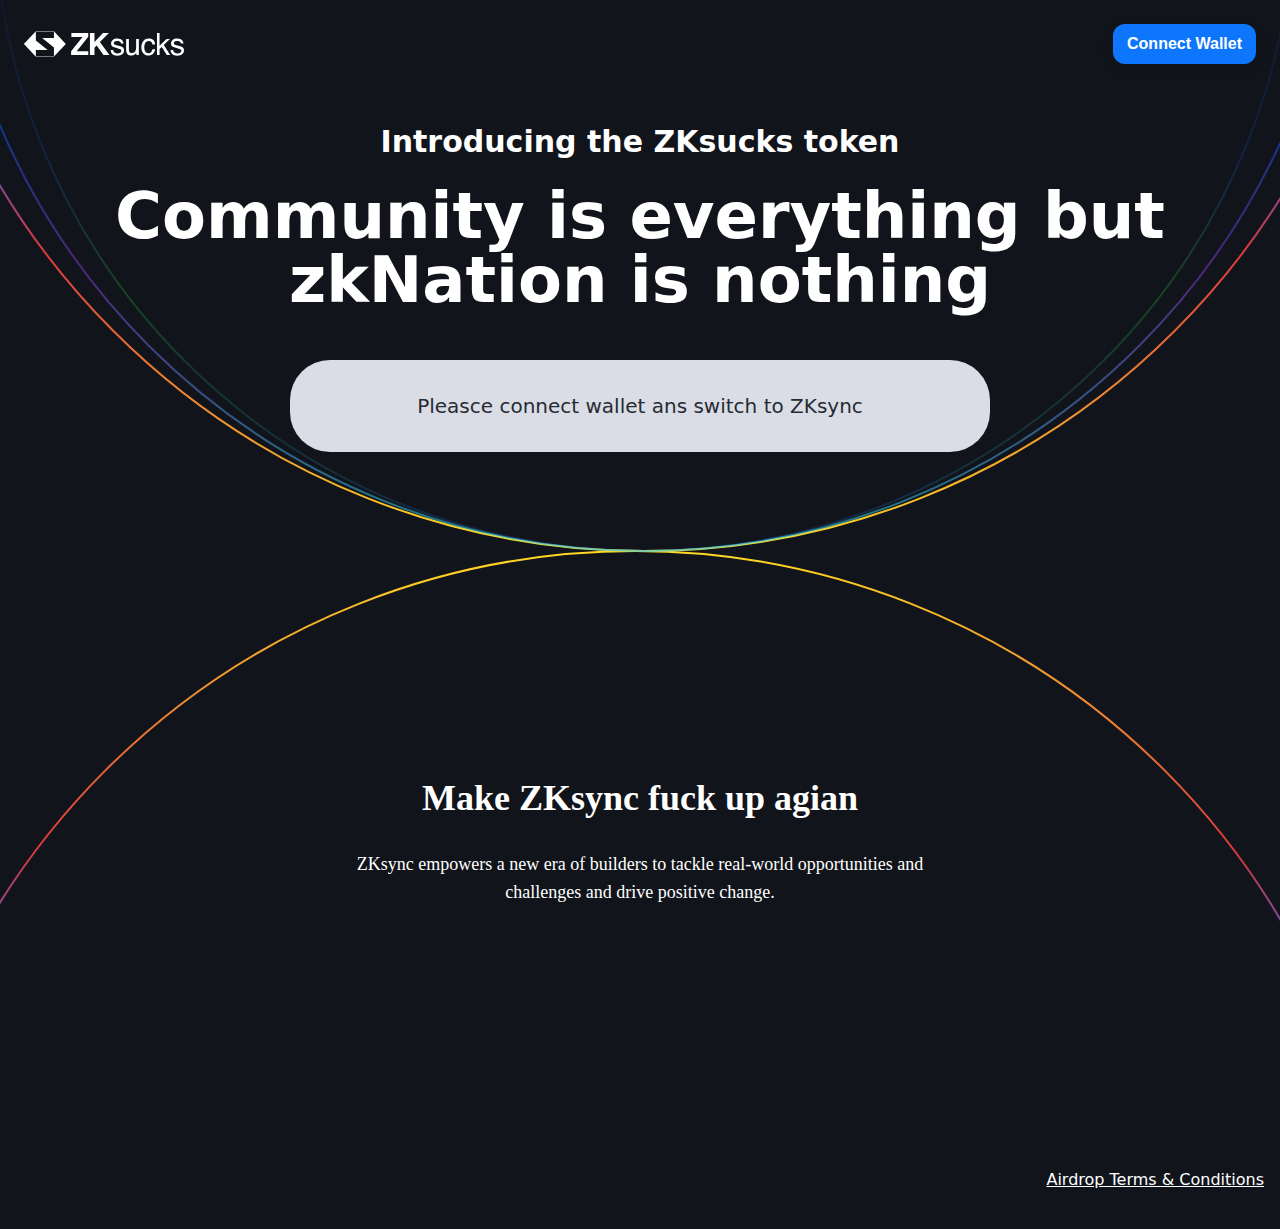
==== commit b6f09264: "update" ====
--- a/index.html
+++ b/index.html
@@ -1 +1 @@
-<!DOCTYPE html><html><head><meta charSet="utf-8"/><meta name="viewport" content="width=device-width"/><title>ZKsucks</title><meta content="ZKsucks" name="description"/><link href="/favicon.svg" rel="icon" type="image/svg+xml"/><meta name="next-head-count" content="5"/><link rel="preload" href="/_next/static/css/16b8eae60f33bedc.css" as="style"/><link rel="stylesheet" href="/_next/static/css/16b8eae60f33bedc.css" data-n-g=""/><link rel="preload" href="/_next/static/css/8878e4812fea3e12.css" as="style"/><link rel="stylesheet" href="/_next/static/css/8878e4812fea3e12.css" data-n-p=""/><noscript data-n-css=""></noscript><script defer="" nomodule="" src="/_next/static/chunks/polyfills-78c92fac7aa8fdd8.js"></script><script src="/_next/static/chunks/webpack-8381e30b29777291.js" defer=""></script><script src="/_next/static/chunks/framework-0e8d27528ba61906.js" defer=""></script><script src="/_next/static/chunks/main-399b18e6e1a3bff9.js" defer=""></script><script src="/_next/static/chunks/pages/_app-50dd17379aaa9119.js" defer=""></script><script src="/_next/static/chunks/9857-3fe6d7937254da51.js" defer=""></script><script src="/_next/static/chunks/pages/index-04caf4097b0ce7da.js" defer=""></script><script src="/_next/static/fBwFuYBQQcprXQ4ENoQiz/_buildManifest.js" defer=""></script><script src="/_next/static/fBwFuYBQQcprXQ4ENoQiz/_ssgManifest.js" defer=""></script></head><body><div id="__next"><div data-rk=""><style>[data-rk]{--rk-blurs-modalOverlay:blur(0px);--rk-fonts-body:SFRounded, ui-rounded, "SF Pro Rounded", -apple-system, BlinkMacSystemFont, "Segoe UI", Roboto, Helvetica, Arial, sans-serif, "Apple Color Emoji", "Segoe UI Emoji", "Segoe UI Symbol";--rk-radii-actionButton:9999px;--rk-radii-connectButton:12px;--rk-radii-menuButton:12px;--rk-radii-modal:24px;--rk-radii-modalMobile:28px;--rk-colors-accentColor:#0E76FD;--rk-colors-accentColorForeground:#FFF;--rk-colors-actionButtonBorder:rgba(0, 0, 0, 0.04);--rk-colors-actionButtonBorderMobile:rgba(0, 0, 0, 0.06);--rk-colors-actionButtonSecondaryBackground:rgba(0, 0, 0, 0.06);--rk-colors-closeButton:rgba(60, 66, 66, 0.8);--rk-colors-closeButtonBackground:rgba(0, 0, 0, 0.06);--rk-colors-connectButtonBackground:#FFF;--rk-colors-connectButtonBackgroundError:#FF494A;--rk-colors-connectButtonInnerBackground:linear-gradient(0deg, rgba(0, 0, 0, 0.03), rgba(0, 0, 0, 0.06));--rk-colors-connectButtonText:#25292E;--rk-colors-connectButtonTextError:#FFF;--rk-colors-connectionIndicator:#30E000;--rk-colors-downloadBottomCardBackground:linear-gradient(126deg, rgba(255, 255, 255, 0) 9.49%, rgba(171, 171, 171, 0.04) 71.04%), #FFFFFF;--rk-colors-downloadTopCardBackground:linear-gradient(126deg, rgba(171, 171, 171, 0.2) 9.49%, rgba(255, 255, 255, 0) 71.04%), #FFFFFF;--rk-colors-error:#FF494A;--rk-colors-generalBorder:rgba(0, 0, 0, 0.06);--rk-colors-generalBorderDim:rgba(0, 0, 0, 0.03);--rk-colors-menuItemBackground:rgba(60, 66, 66, 0.1);--rk-colors-modalBackdrop:rgba(0, 0, 0, 0.3);--rk-colors-modalBackground:#FFF;--rk-colors-modalBorder:transparent;--rk-colors-modalText:#25292E;--rk-colors-modalTextDim:rgba(60, 66, 66, 0.3);--rk-colors-modalTextSecondary:rgba(60, 66, 66, 0.6);--rk-colors-profileAction:#FFF;--rk-colors-profileActionHover:rgba(255, 255, 255, 0.5);--rk-colors-profileForeground:rgba(60, 66, 66, 0.06);--rk-colors-selectedOptionBorder:rgba(60, 66, 66, 0.1);--rk-colors-standby:#FFD641;--rk-shadows-connectButton:0px 4px 12px rgba(0, 0, 0, 0.1);--rk-shadows-dialog:0px 8px 32px rgba(0, 0, 0, 0.32);--rk-shadows-profileDetailsAction:0px 2px 6px rgba(37, 41, 46, 0.04);--rk-shadows-selectedOption:0px 2px 6px rgba(0, 0, 0, 0.24);--rk-shadows-selectedWallet:0px 2px 6px rgba(0, 0, 0, 0.12);--rk-shadows-walletLogo:0px 2px 16px rgba(0, 0, 0, 0.16);}</style><div><header class="Home_header__y2QYS"><img alt="logo" loading="lazy" width="160" height="40" decoding="async" data-nimg="1" style="color:transparent" src="/_next/static/media/logo.8e51fd03.svg"/><div class="Home_wallet__GuDT9"></div></header><main class="Home_main__VkIEL"><div><h1>Introducing the ZKsucks token</h1><h2>Community is everything but zkNation is nothing</h2><div class="Home_check__9ReJh"><div><p>Pleasce connect wallet ans switch to ZKsync</p></div></div></div></main></div></div></div><script id="__NEXT_DATA__" type="application/json">{"props":{"pageProps":{}},"page":"/","query":{},"buildId":"fBwFuYBQQcprXQ4ENoQiz","nextExport":true,"autoExport":true,"isFallback":false,"scriptLoader":[]}</script></body></html>+<!DOCTYPE html><html><head><meta charSet="utf-8"/><meta name="viewport" content="width=device-width"/><title>ZKsucks</title><meta content="ZKsucks" name="description"/><link href="/favicon.svg" rel="icon" type="image/svg+xml"/><meta name="next-head-count" content="5"/><link rel="preload" href="/_next/static/css/cee38b1832172d3a.css" as="style"/><link rel="stylesheet" href="/_next/static/css/cee38b1832172d3a.css" data-n-g=""/><link rel="preload" href="/_next/static/css/7bfa77cbcfe112da.css" as="style"/><link rel="stylesheet" href="/_next/static/css/7bfa77cbcfe112da.css" data-n-p=""/><noscript data-n-css=""></noscript><script defer="" nomodule="" src="/_next/static/chunks/polyfills-78c92fac7aa8fdd8.js"></script><script src="/_next/static/chunks/webpack-8381e30b29777291.js" defer=""></script><script src="/_next/static/chunks/framework-0e8d27528ba61906.js" defer=""></script><script src="/_next/static/chunks/main-399b18e6e1a3bff9.js" defer=""></script><script src="/_next/static/chunks/pages/_app-50dd17379aaa9119.js" defer=""></script><script src="/_next/static/chunks/9857-3fe6d7937254da51.js" defer=""></script><script src="/_next/static/chunks/pages/index-534a8f1804ce8c69.js" defer=""></script><script src="/_next/static/TNP4lpQnXeGnntTYQAX7E/_buildManifest.js" defer=""></script><script src="/_next/static/TNP4lpQnXeGnntTYQAX7E/_ssgManifest.js" defer=""></script></head><body><div id="__next"><div data-rk=""><style>[data-rk]{--rk-blurs-modalOverlay:blur(0px);--rk-fonts-body:SFRounded, ui-rounded, "SF Pro Rounded", -apple-system, BlinkMacSystemFont, "Segoe UI", Roboto, Helvetica, Arial, sans-serif, "Apple Color Emoji", "Segoe UI Emoji", "Segoe UI Symbol";--rk-radii-actionButton:9999px;--rk-radii-connectButton:12px;--rk-radii-menuButton:12px;--rk-radii-modal:24px;--rk-radii-modalMobile:28px;--rk-colors-accentColor:#0E76FD;--rk-colors-accentColorForeground:#FFF;--rk-colors-actionButtonBorder:rgba(0, 0, 0, 0.04);--rk-colors-actionButtonBorderMobile:rgba(0, 0, 0, 0.06);--rk-colors-actionButtonSecondaryBackground:rgba(0, 0, 0, 0.06);--rk-colors-closeButton:rgba(60, 66, 66, 0.8);--rk-colors-closeButtonBackground:rgba(0, 0, 0, 0.06);--rk-colors-connectButtonBackground:#FFF;--rk-colors-connectButtonBackgroundError:#FF494A;--rk-colors-connectButtonInnerBackground:linear-gradient(0deg, rgba(0, 0, 0, 0.03), rgba(0, 0, 0, 0.06));--rk-colors-connectButtonText:#25292E;--rk-colors-connectButtonTextError:#FFF;--rk-colors-connectionIndicator:#30E000;--rk-colors-downloadBottomCardBackground:linear-gradient(126deg, rgba(255, 255, 255, 0) 9.49%, rgba(171, 171, 171, 0.04) 71.04%), #FFFFFF;--rk-colors-downloadTopCardBackground:linear-gradient(126deg, rgba(171, 171, 171, 0.2) 9.49%, rgba(255, 255, 255, 0) 71.04%), #FFFFFF;--rk-colors-error:#FF494A;--rk-colors-generalBorder:rgba(0, 0, 0, 0.06);--rk-colors-generalBorderDim:rgba(0, 0, 0, 0.03);--rk-colors-menuItemBackground:rgba(60, 66, 66, 0.1);--rk-colors-modalBackdrop:rgba(0, 0, 0, 0.3);--rk-colors-modalBackground:#FFF;--rk-colors-modalBorder:transparent;--rk-colors-modalText:#25292E;--rk-colors-modalTextDim:rgba(60, 66, 66, 0.3);--rk-colors-modalTextSecondary:rgba(60, 66, 66, 0.6);--rk-colors-profileAction:#FFF;--rk-colors-profileActionHover:rgba(255, 255, 255, 0.5);--rk-colors-profileForeground:rgba(60, 66, 66, 0.06);--rk-colors-selectedOptionBorder:rgba(60, 66, 66, 0.1);--rk-colors-standby:#FFD641;--rk-shadows-connectButton:0px 4px 12px rgba(0, 0, 0, 0.1);--rk-shadows-dialog:0px 8px 32px rgba(0, 0, 0, 0.32);--rk-shadows-profileDetailsAction:0px 2px 6px rgba(37, 41, 46, 0.04);--rk-shadows-selectedOption:0px 2px 6px rgba(0, 0, 0, 0.24);--rk-shadows-selectedWallet:0px 2px 6px rgba(0, 0, 0, 0.12);--rk-shadows-walletLogo:0px 2px 16px rgba(0, 0, 0, 0.16);}</style><div><header class="Home_header__y2QYS"><img alt="logo" loading="lazy" width="160" height="40" decoding="async" data-nimg="1" style="color:transparent" src="/_next/static/media/logo.8e51fd03.svg"/><div class="Home_wallet__GuDT9"></div></header><main class="Home_main__VkIEL"><h1>Introducing the ZKsucks token</h1><h2>Community is everything but zkNation is nothing</h2><div class="Home_check__9ReJh"><div><p>Pleasce connect wallet ans switch to ZKsync</p></div></div><div class="Home_slogan__qU3DM"><h3>Make ZKsync fuck up agian</h3><p>ZKsync empowers a new era of builders to tackle real-world opportunities and challenges and drive positive change.</p></div></main><footer class="Home_footer__yFiaX"><a href="#">Airdrop Terms &amp; Conditions</a></footer></div></div></div><script id="__NEXT_DATA__" type="application/json">{"props":{"pageProps":{}},"page":"/","query":{},"buildId":"TNP4lpQnXeGnntTYQAX7E","nextExport":true,"autoExport":true,"isFallback":false,"scriptLoader":[]}</script></body></html>--- a/_next/static/css/cee38b1832172d3a.css
+++ b/_next/static/css/cee38b1832172d3a.css
@@ -0,0 +1 @@
+body,html{padding:0;margin:0;font-family:-apple-system,BlinkMacSystemFont,Segoe UI,Roboto,Oxygen,Ubuntu,Cantarell,Fira Sans,Droid Sans,Helvetica Neue,sans-serif}body{background-color:#11141a;color:#fff;font-family:Inter,ui-sans-serif,system-ui,sans-serif,Apple Color Emoji,Segoe UI Emoji,Segoe UI Symbol,Noto Color Emoji;background-image:url(/images/bg.svg);background-size:1510px 3000px;background-position:center -950px;background-repeat:no-repeat}a{color:inherit;text-decoration:none}*{box-sizing:border-box}h1{font-size:1.875rem;line-height:2.25rem;margin:0}h1,h2{font-weight:700}h2{font-size:64px;line-height:1;max-width:1100px;margin:1.5rem auto 0}.button{border:0 solid #e5e7eb;box-sizing:border-box;-webkit-appearance:button;background-color:transparent;background-image:none;cursor:pointer;align-items:center;display:flex;justify-content:center;text-align:center;--tw-backdrop-blur:blur(4px);-webkit-backdrop-filter:blur(4px) var(--tw-backdrop-brightness) var(--tw-backdrop-contrast) var(--tw-backdrop-grayscale) var(--tw-backdrop-hue-rotate) var(--tw-backdrop-invert) var(--tw-backdrop-opacity) var(--tw-backdrop-saturate) var(--tw-backdrop-sepia);backdrop-filter:blur(4px) var(--tw-backdrop-brightness) var(--tw-backdrop-contrast) var(--tw-backdrop-grayscale) var(--tw-backdrop-hue-rotate) var(--tw-backdrop-invert) var(--tw-backdrop-opacity) var(--tw-backdrop-saturate) var(--tw-backdrop-sepia);-webkit-backdrop-filter:var(--tw-backdrop-blur) var(--tw-backdrop-brightness) var(--tw-backdrop-contrast) var(--tw-backdrop-grayscale) var(--tw-backdrop-hue-rotate) var(--tw-backdrop-invert) var(--tw-backdrop-opacity) var(--tw-backdrop-saturate) var(--tw-backdrop-sepia);backdrop-filter:var(--tw-backdrop-blur) var(--tw-backdrop-brightness) var(--tw-backdrop-contrast) var(--tw-backdrop-grayscale) var(--tw-backdrop-hue-rotate) var(--tw-backdrop-invert) var(--tw-backdrop-opacity) var(--tw-backdrop-saturate) var(--tw-backdrop-sepia);transition-duration:.15s;transition-property:all;transition-timing-function:cubic-bezier(.4,0,.2,1);background-color:#1755f4;padding:1rem 1.5rem;color:#fff;border-radius:32px;font-family:inherit;font-feature-settings:inherit;font-size:100%;font-variation-settings:inherit;font-weight:400;letter-spacing:inherit;line-height:inherit;margin:0 0 0 24px}.button:hover{background-color:#4075ff}.button:disabled{opacity:.5}[data-rk] .iekbcc0{border:0;box-sizing:border-box;font-size:100%;line-height:normal;margin:0;padding:0;text-align:left;vertical-align:baseline;-webkit-tap-highlight-color:transparent}[data-rk] .iekbcc1{list-style:none}[data-rk] .iekbcc2{quotes:none}[data-rk] .iekbcc2:after,[data-rk] .iekbcc2:before{content:""}[data-rk] .iekbcc3{border-collapse:collapse;border-spacing:0}[data-rk] .iekbcc4{-webkit-appearance:none;-moz-appearance:none;appearance:none}[data-rk] .iekbcc5{outline:none}[data-rk] .iekbcc5::placeholder{opacity:1}[data-rk] .iekbcc6{background-color:transparent;color:inherit}[data-rk] .iekbcc7:disabled{opacity:1}[data-rk] .iekbcc7::-ms-expand,[data-rk] .iekbcc8::-ms-clear{display:none}[data-rk] .iekbcc8::-webkit-search-cancel-button{-webkit-appearance:none}[data-rk] .iekbcc9{background:none;cursor:pointer;text-align:left}[data-rk] .iekbcca{color:inherit;text-decoration:none}[data-rk] .ju367v0{align-items:flex-start}[data-rk] .ju367v2{align-items:flex-end}[data-rk] .ju367v4{align-items:center}[data-rk] .ju367v6{display:none}[data-rk] .ju367v8{display:block}[data-rk] .ju367va{display:flex}[data-rk] .ju367vc{display:inline}[data-rk] .ju367ve{align-self:flex-start}[data-rk] .ju367vf{align-self:flex-end}[data-rk] .ju367vg{align-self:center}[data-rk] .ju367vh{background-size:cover}[data-rk] .ju367vi{border-radius:1px}[data-rk] .ju367vj{border-radius:6px}[data-rk] .ju367vk{border-radius:10px}[data-rk] .ju367vl{border-radius:13px}[data-rk] .ju367vm{border-radius:var(--rk-radii-actionButton)}[data-rk] .ju367vn{border-radius:var(--rk-radii-connectButton)}[data-rk] .ju367vo{border-radius:var(--rk-radii-menuButton)}[data-rk] .ju367vp{border-radius:var(--rk-radii-modal)}[data-rk] .ju367vq{border-radius:var(--rk-radii-modalMobile)}[data-rk] .ju367vr{border-radius:25%}[data-rk] .ju367vs{border-radius:9999px}[data-rk] .ju367vt{border-style:solid}[data-rk] .ju367vu{border-width:0}[data-rk] .ju367vv{border-width:1px}[data-rk] .ju367vw{border-width:2px}[data-rk] .ju367vx{border-width:4px}[data-rk] .ju367vy{cursor:pointer}[data-rk] .ju367vz{cursor:none}[data-rk] .ju367v10{pointer-events:none}[data-rk] .ju367v11{pointer-events:all}[data-rk] .ju367v12{min-height:8px}[data-rk] .ju367v13{min-height:44px}[data-rk] .ju367v14{flex-direction:row}[data-rk] .ju367v15{flex-direction:column}[data-rk] .ju367v16{font-family:var(--rk-fonts-body)}[data-rk] .ju367v17{font-size:12px;line-height:18px}[data-rk] .ju367v18{font-size:13px;line-height:18px}[data-rk] .ju367v19{font-size:14px;line-height:18px}[data-rk] .ju367v1a{font-size:16px;line-height:20px}[data-rk] .ju367v1b{font-size:18px;line-height:24px}[data-rk] .ju367v1c{font-size:20px;line-height:24px}[data-rk] .ju367v1d{font-size:23px;line-height:29px}[data-rk] .ju367v1e{font-weight:400}[data-rk] .ju367v1f{font-weight:500}[data-rk] .ju367v1g{font-weight:600}[data-rk] .ju367v1h{font-weight:700}[data-rk] .ju367v1i{font-weight:800}[data-rk] .ju367v1j{gap:0}[data-rk] .ju367v1k{gap:1px}[data-rk] .ju367v1l{gap:2px}[data-rk] .ju367v1m{gap:3px}[data-rk] .ju367v1n{gap:4px}[data-rk] .ju367v1o{gap:5px}[data-rk] .ju367v1p{gap:6px}[data-rk] .ju367v1q{gap:8px}[data-rk] .ju367v1r{gap:10px}[data-rk] .ju367v1s{gap:12px}[data-rk] .ju367v1t{gap:14px}[data-rk] .ju367v1u{gap:16px}[data-rk] .ju367v1v{gap:18px}[data-rk] .ju367v1w{gap:20px}[data-rk] .ju367v1x{gap:24px}[data-rk] .ju367v1y{gap:28px}[data-rk] .ju367v1z{gap:32px}[data-rk] .ju367v20{gap:36px}[data-rk] .ju367v21{gap:44px}[data-rk] .ju367v22{gap:64px}[data-rk] .ju367v23{gap:-1px}[data-rk] .ju367v24{height:1px}[data-rk] .ju367v25{height:2px}[data-rk] .ju367v26{height:4px}[data-rk] .ju367v27{height:8px}[data-rk] .ju367v28{height:12px}[data-rk] .ju367v29{height:20px}[data-rk] .ju367v2a{height:24px}[data-rk] .ju367v2b{height:28px}[data-rk] .ju367v2c{height:30px}[data-rk] .ju367v2d{height:32px}[data-rk] .ju367v2e{height:34px}[data-rk] .ju367v2f{height:36px}[data-rk] .ju367v2g{height:40px}[data-rk] .ju367v2h{height:44px}[data-rk] .ju367v2i{height:48px}[data-rk] .ju367v2j{height:54px}[data-rk] .ju367v2k{height:60px}[data-rk] .ju367v2l{height:200px}[data-rk] .ju367v2m{height:100%}[data-rk] .ju367v2n{height:max-content}[data-rk] .ju367v2o{justify-content:flex-start}[data-rk] .ju367v2p{justify-content:flex-end}[data-rk] .ju367v2q{justify-content:center}[data-rk] .ju367v2r{justify-content:space-between}[data-rk] .ju367v2s{justify-content:space-around}[data-rk] .ju367v2t{text-align:left}[data-rk] .ju367v2u{text-align:center}[data-rk] .ju367v2v{text-align:inherit}[data-rk] .ju367v2w{margin-bottom:0}[data-rk] .ju367v2x{margin-bottom:1px}[data-rk] .ju367v2y{margin-bottom:2px}[data-rk] .ju367v2z{margin-bottom:3px}[data-rk] .ju367v30{margin-bottom:4px}[data-rk] .ju367v31{margin-bottom:5px}[data-rk] .ju367v32{margin-bottom:6px}[data-rk] .ju367v33{margin-bottom:8px}[data-rk] .ju367v34{margin-bottom:10px}[data-rk] .ju367v35{margin-bottom:12px}[data-rk] .ju367v36{margin-bottom:14px}[data-rk] .ju367v37{margin-bottom:16px}[data-rk] .ju367v38{margin-bottom:18px}[data-rk] .ju367v39{margin-bottom:20px}[data-rk] .ju367v3a{margin-bottom:24px}[data-rk] .ju367v3b{margin-bottom:28px}[data-rk] .ju367v3c{margin-bottom:32px}[data-rk] .ju367v3d{margin-bottom:36px}[data-rk] .ju367v3e{margin-bottom:44px}[data-rk] .ju367v3f{margin-bottom:64px}[data-rk] .ju367v3g{margin-bottom:-1px}[data-rk] .ju367v3h{margin-left:0}[data-rk] .ju367v3i{margin-left:1px}[data-rk] .ju367v3j{margin-left:2px}[data-rk] .ju367v3k{margin-left:3px}[data-rk] .ju367v3l{margin-left:4px}[data-rk] .ju367v3m{margin-left:5px}[data-rk] .ju367v3n{margin-left:6px}[data-rk] .ju367v3o{margin-left:8px}[data-rk] .ju367v3p{margin-left:10px}[data-rk] .ju367v3q{margin-left:12px}[data-rk] .ju367v3r{margin-left:14px}[data-rk] .ju367v3s{margin-left:16px}[data-rk] .ju367v3t{margin-left:18px}[data-rk] .ju367v3u{margin-left:20px}[data-rk] .ju367v3v{margin-left:24px}[data-rk] .ju367v3w{margin-left:28px}[data-rk] .ju367v3x{margin-left:32px}[data-rk] .ju367v3y{margin-left:36px}[data-rk] .ju367v3z{margin-left:44px}[data-rk] .ju367v40{margin-left:64px}[data-rk] .ju367v41{margin-left:-1px}[data-rk] .ju367v42{margin-right:0}[data-rk] .ju367v43{margin-right:1px}[data-rk] .ju367v44{margin-right:2px}[data-rk] .ju367v45{margin-right:3px}[data-rk] .ju367v46{margin-right:4px}[data-rk] .ju367v47{margin-right:5px}[data-rk] .ju367v48{margin-right:6px}[data-rk] .ju367v49{margin-right:8px}[data-rk] .ju367v4a{margin-right:10px}[data-rk] .ju367v4b{margin-right:12px}[data-rk] .ju367v4c{margin-right:14px}[data-rk] .ju367v4d{margin-right:16px}[data-rk] .ju367v4e{margin-right:18px}[data-rk] .ju367v4f{margin-right:20px}[data-rk] .ju367v4g{margin-right:24px}[data-rk] .ju367v4h{margin-right:28px}[data-rk] .ju367v4i{margin-right:32px}[data-rk] .ju367v4j{margin-right:36px}[data-rk] .ju367v4k{margin-right:44px}[data-rk] .ju367v4l{margin-right:64px}[data-rk] .ju367v4m{margin-right:-1px}[data-rk] .ju367v4n{margin-top:0}[data-rk] .ju367v4o{margin-top:1px}[data-rk] .ju367v4p{margin-top:2px}[data-rk] .ju367v4q{margin-top:3px}[data-rk] .ju367v4r{margin-top:4px}[data-rk] .ju367v4s{margin-top:5px}[data-rk] .ju367v4t{margin-top:6px}[data-rk] .ju367v4u{margin-top:8px}[data-rk] .ju367v4v{margin-top:10px}[data-rk] .ju367v4w{margin-top:12px}[data-rk] .ju367v4x{margin-top:14px}[data-rk] .ju367v4y{margin-top:16px}[data-rk] .ju367v4z{margin-top:18px}[data-rk] .ju367v50{margin-top:20px}[data-rk] .ju367v51{margin-top:24px}[data-rk] .ju367v52{margin-top:28px}[data-rk] .ju367v53{margin-top:32px}[data-rk] .ju367v54{margin-top:36px}[data-rk] .ju367v55{margin-top:44px}[data-rk] .ju367v56{margin-top:64px}[data-rk] .ju367v57{margin-top:-1px}[data-rk] .ju367v58{max-width:1px}[data-rk] .ju367v59{max-width:2px}[data-rk] .ju367v5a{max-width:4px}[data-rk] .ju367v5b{max-width:8px}[data-rk] .ju367v5c{max-width:12px}[data-rk] .ju367v5d{max-width:20px}[data-rk] .ju367v5e{max-width:24px}[data-rk] .ju367v5f{max-width:28px}[data-rk] .ju367v5g{max-width:30px}[data-rk] .ju367v5h{max-width:32px}[data-rk] .ju367v5i{max-width:34px}[data-rk] .ju367v5j{max-width:36px}[data-rk] .ju367v5k{max-width:40px}[data-rk] .ju367v5l{max-width:44px}[data-rk] .ju367v5m{max-width:48px}[data-rk] .ju367v5n{max-width:54px}[data-rk] .ju367v5o{max-width:60px}[data-rk] .ju367v5p{max-width:200px}[data-rk] .ju367v5q{max-width:100%}[data-rk] .ju367v5r{max-width:max-content}[data-rk] .ju367v5s{min-width:1px}[data-rk] .ju367v5t{min-width:2px}[data-rk] .ju367v5u{min-width:4px}[data-rk] .ju367v5v{min-width:8px}[data-rk] .ju367v5w{min-width:12px}[data-rk] .ju367v5x{min-width:20px}[data-rk] .ju367v5y{min-width:24px}[data-rk] .ju367v5z{min-width:28px}[data-rk] .ju367v60{min-width:30px}[data-rk] .ju367v61{min-width:32px}[data-rk] .ju367v62{min-width:34px}[data-rk] .ju367v63{min-width:36px}[data-rk] .ju367v64{min-width:40px}[data-rk] .ju367v65{min-width:44px}[data-rk] .ju367v66{min-width:48px}[data-rk] .ju367v67{min-width:54px}[data-rk] .ju367v68{min-width:60px}[data-rk] .ju367v69{min-width:200px}[data-rk] .ju367v6a{min-width:100%}[data-rk] .ju367v6b{min-width:max-content}[data-rk] .ju367v6c{overflow:hidden}[data-rk] .ju367v6d{padding-bottom:0}[data-rk] .ju367v6e{padding-bottom:1px}[data-rk] .ju367v6f{padding-bottom:2px}[data-rk] .ju367v6g{padding-bottom:3px}[data-rk] .ju367v6h{padding-bottom:4px}[data-rk] .ju367v6i{padding-bottom:5px}[data-rk] .ju367v6j{padding-bottom:6px}[data-rk] .ju367v6k{padding-bottom:8px}[data-rk] .ju367v6l{padding-bottom:10px}[data-rk] .ju367v6m{padding-bottom:12px}[data-rk] .ju367v6n{padding-bottom:14px}[data-rk] .ju367v6o{padding-bottom:16px}[data-rk] .ju367v6p{padding-bottom:18px}[data-rk] .ju367v6q{padding-bottom:20px}[data-rk] .ju367v6r{padding-bottom:24px}[data-rk] .ju367v6s{padding-bottom:28px}[data-rk] .ju367v6t{padding-bottom:32px}[data-rk] .ju367v6u{padding-bottom:36px}[data-rk] .ju367v6v{padding-bottom:44px}[data-rk] .ju367v6w{padding-bottom:64px}[data-rk] .ju367v6x{padding-bottom:-1px}[data-rk] .ju367v6y{padding-left:0}[data-rk] .ju367v6z{padding-left:1px}[data-rk] .ju367v70{padding-left:2px}[data-rk] .ju367v71{padding-left:3px}[data-rk] .ju367v72{padding-left:4px}[data-rk] .ju367v73{padding-left:5px}[data-rk] .ju367v74{padding-left:6px}[data-rk] .ju367v75{padding-left:8px}[data-rk] .ju367v76{padding-left:10px}[data-rk] .ju367v77{padding-left:12px}[data-rk] .ju367v78{padding-left:14px}[data-rk] .ju367v79{padding-left:16px}[data-rk] .ju367v7a{padding-left:18px}[data-rk] .ju367v7b{padding-left:20px}[data-rk] .ju367v7c{padding-left:24px}[data-rk] .ju367v7d{padding-left:28px}[data-rk] .ju367v7e{padding-left:32px}[data-rk] .ju367v7f{padding-left:36px}[data-rk] .ju367v7g{padding-left:44px}[data-rk] .ju367v7h{padding-left:64px}[data-rk] .ju367v7i{padding-left:-1px}[data-rk] .ju367v7j{padding-right:0}[data-rk] .ju367v7k{padding-right:1px}[data-rk] .ju367v7l{padding-right:2px}[data-rk] .ju367v7m{padding-right:3px}[data-rk] .ju367v7n{padding-right:4px}[data-rk] .ju367v7o{padding-right:5px}[data-rk] .ju367v7p{padding-right:6px}[data-rk] .ju367v7q{padding-right:8px}[data-rk] .ju367v7r{padding-right:10px}[data-rk] .ju367v7s{padding-right:12px}[data-rk] .ju367v7t{padding-right:14px}[data-rk] .ju367v7u{padding-right:16px}[data-rk] .ju367v7v{padding-right:18px}[data-rk] .ju367v7w{padding-right:20px}[data-rk] .ju367v7x{padding-right:24px}[data-rk] .ju367v7y{padding-right:28px}[data-rk] .ju367v7z{padding-right:32px}[data-rk] .ju367v80{padding-right:36px}[data-rk] .ju367v81{padding-right:44px}[data-rk] .ju367v82{padding-right:64px}[data-rk] .ju367v83{padding-right:-1px}[data-rk] .ju367v84{padding-top:0}[data-rk] .ju367v85{padding-top:1px}[data-rk] .ju367v86{padding-top:2px}[data-rk] .ju367v87{padding-top:3px}[data-rk] .ju367v88{padding-top:4px}[data-rk] .ju367v89{padding-top:5px}[data-rk] .ju367v8a{padding-top:6px}[data-rk] .ju367v8b{padding-top:8px}[data-rk] .ju367v8c{padding-top:10px}[data-rk] .ju367v8d{padding-top:12px}[data-rk] .ju367v8e{padding-top:14px}[data-rk] .ju367v8f{padding-top:16px}[data-rk] .ju367v8g{padding-top:18px}[data-rk] .ju367v8h{padding-top:20px}[data-rk] .ju367v8i{padding-top:24px}[data-rk] .ju367v8j{padding-top:28px}[data-rk] .ju367v8k{padding-top:32px}[data-rk] .ju367v8l{padding-top:36px}[data-rk] .ju367v8m{padding-top:44px}[data-rk] .ju367v8n{padding-top:64px}[data-rk] .ju367v8o{padding-top:-1px}[data-rk] .ju367v8p{position:absolute}[data-rk] .ju367v8q{position:fixed}[data-rk] .ju367v8r{position:relative}[data-rk] .ju367v8s{-webkit-user-select:none}[data-rk] .ju367v8t{right:0}[data-rk] .ju367v8u{transition:.125s ease}[data-rk] .ju367v8v{transition:transform .125s ease}[data-rk] .ju367v8w{-webkit-user-select:none;-moz-user-select:none;user-select:none}[data-rk] .ju367v8x{width:1px}[data-rk] .ju367v8y{width:2px}[data-rk] .ju367v8z{width:4px}[data-rk] .ju367v90{width:8px}[data-rk] .ju367v91{width:12px}[data-rk] .ju367v92{width:20px}[data-rk] .ju367v93{width:24px}[data-rk] .ju367v94{width:28px}[data-rk] .ju367v95{width:30px}[data-rk] .ju367v96{width:32px}[data-rk] .ju367v97{width:34px}[data-rk] .ju367v98{width:36px}[data-rk] .ju367v99{width:40px}[data-rk] .ju367v9a{width:44px}[data-rk] .ju367v9b{width:48px}[data-rk] .ju367v9c{width:54px}[data-rk] .ju367v9d{width:60px}[data-rk] .ju367v9e{width:200px}[data-rk] .ju367v9f{width:100%}[data-rk] .ju367v9g{width:max-content}[data-rk] .ju367v9h{-webkit-backdrop-filter:var(--rk-blurs-modalOverlay);backdrop-filter:var(--rk-blurs-modalOverlay)}[data-rk] .ju367v9i,[data-rk] .ju367v9j:hover,[data-rk] .ju367v9k:active{background:var(--rk-colors-accentColor)}[data-rk] .ju367v9l,[data-rk] .ju367v9m:hover,[data-rk] .ju367v9n:active{background:var(--rk-colors-accentColorForeground)}[data-rk] .ju367v9o,[data-rk] .ju367v9p:hover,[data-rk] .ju367v9q:active{background:var(--rk-colors-actionButtonBorder)}[data-rk] .ju367v9r,[data-rk] .ju367v9s:hover,[data-rk] .ju367v9t:active{background:var(--rk-colors-actionButtonBorderMobile)}[data-rk] .ju367v9u,[data-rk] .ju367v9v:hover,[data-rk] .ju367v9w:active{background:var(--rk-colors-actionButtonSecondaryBackground)}[data-rk] .ju367v9x,[data-rk] .ju367v9y:hover,[data-rk] .ju367v9z:active{background:var(--rk-colors-closeButton)}[data-rk] .ju367va0,[data-rk] .ju367va1:hover,[data-rk] .ju367va2:active{background:var(--rk-colors-closeButtonBackground)}[data-rk] .ju367va3,[data-rk] .ju367va4:hover,[data-rk] .ju367va5:active{background:var(--rk-colors-connectButtonBackground)}[data-rk] .ju367va6,[data-rk] .ju367va7:hover,[data-rk] .ju367va8:active{background:var(--rk-colors-connectButtonBackgroundError)}[data-rk] .ju367va9,[data-rk] .ju367vaa:hover,[data-rk] .ju367vab:active{background:var(--rk-colors-connectButtonInnerBackground)}[data-rk] .ju367vac,[data-rk] .ju367vad:hover,[data-rk] .ju367vae:active{background:var(--rk-colors-connectButtonText)}[data-rk] .ju367vaf,[data-rk] .ju367vag:hover,[data-rk] .ju367vah:active{background:var(--rk-colors-connectButtonTextError)}[data-rk] .ju367vai,[data-rk] .ju367vaj:hover,[data-rk] .ju367vak:active{background:var(--rk-colors-connectionIndicator)}[data-rk] .ju367val,[data-rk] .ju367vam:hover,[data-rk] .ju367van:active{background:var(--rk-colors-downloadBottomCardBackground)}[data-rk] .ju367vao,[data-rk] .ju367vap:hover,[data-rk] .ju367vaq:active{background:var(--rk-colors-downloadTopCardBackground)}[data-rk] .ju367var,[data-rk] .ju367vas:hover,[data-rk] .ju367vat:active{background:var(--rk-colors-error)}[data-rk] .ju367vau,[data-rk] .ju367vav:hover,[data-rk] .ju367vaw:active{background:var(--rk-colors-generalBorder)}[data-rk] .ju367vax,[data-rk] .ju367vay:hover,[data-rk] .ju367vaz:active{background:var(--rk-colors-generalBorderDim)}[data-rk] .ju367vb0,[data-rk] .ju367vb1:hover,[data-rk] .ju367vb2:active{background:var(--rk-colors-menuItemBackground)}[data-rk] .ju367vb3,[data-rk] .ju367vb4:hover,[data-rk] .ju367vb5:active{background:var(--rk-colors-modalBackdrop)}[data-rk] .ju367vb6,[data-rk] .ju367vb7:hover,[data-rk] .ju367vb8:active{background:var(--rk-colors-modalBackground)}[data-rk] .ju367vb9,[data-rk] .ju367vba:hover,[data-rk] .ju367vbb:active{background:var(--rk-colors-modalBorder)}[data-rk] .ju367vbc,[data-rk] .ju367vbd:hover,[data-rk] .ju367vbe:active{background:var(--rk-colors-modalText)}[data-rk] .ju367vbf,[data-rk] .ju367vbg:hover,[data-rk] .ju367vbh:active{background:var(--rk-colors-modalTextDim)}[data-rk] .ju367vbi,[data-rk] .ju367vbj:hover,[data-rk] .ju367vbk:active{background:var(--rk-colors-modalTextSecondary)}[data-rk] .ju367vbl,[data-rk] .ju367vbm:hover,[data-rk] .ju367vbn:active{background:var(--rk-colors-profileAction)}[data-rk] .ju367vbo,[data-rk] .ju367vbp:hover,[data-rk] .ju367vbq:active{background:var(--rk-colors-profileActionHover)}[data-rk] .ju367vbr,[data-rk] .ju367vbs:hover,[data-rk] .ju367vbt:active{background:var(--rk-colors-profileForeground)}[data-rk] .ju367vbu,[data-rk] .ju367vbv:hover,[data-rk] .ju367vbw:active{background:var(--rk-colors-selectedOptionBorder)}[data-rk] .ju367vbx,[data-rk] .ju367vby:hover,[data-rk] .ju367vbz:active{background:var(--rk-colors-standby)}[data-rk] .ju367vc0,[data-rk] .ju367vc1:hover,[data-rk] .ju367vc2:active{border-color:var(--rk-colors-accentColor)}[data-rk] .ju367vc3,[data-rk] .ju367vc4:hover,[data-rk] .ju367vc5:active{border-color:var(--rk-colors-accentColorForeground)}[data-rk] .ju367vc6,[data-rk] .ju367vc7:hover,[data-rk] .ju367vc8:active{border-color:var(--rk-colors-actionButtonBorder)}[data-rk] .ju367vc9,[data-rk] .ju367vca:hover,[data-rk] .ju367vcb:active{border-color:var(--rk-colors-actionButtonBorderMobile)}[data-rk] .ju367vcc,[data-rk] .ju367vcd:hover,[data-rk] .ju367vce:active{border-color:var(--rk-colors-actionButtonSecondaryBackground)}[data-rk] .ju367vcf,[data-rk] .ju367vcg:hover,[data-rk] .ju367vch:active{border-color:var(--rk-colors-closeButton)}[data-rk] .ju367vci,[data-rk] .ju367vcj:hover,[data-rk] .ju367vck:active{border-color:var(--rk-colors-closeButtonBackground)}[data-rk] .ju367vcl,[data-rk] .ju367vcm:hover,[data-rk] .ju367vcn:active{border-color:var(--rk-colors-connectButtonBackground)}[data-rk] .ju367vco,[data-rk] .ju367vcp:hover,[data-rk] .ju367vcq:active{border-color:var(--rk-colors-connectButtonBackgroundError)}[data-rk] .ju367vcr,[data-rk] .ju367vcs:hover,[data-rk] .ju367vct:active{border-color:var(--rk-colors-connectButtonInnerBackground)}[data-rk] .ju367vcu,[data-rk] .ju367vcv:hover,[data-rk] .ju367vcw:active{border-color:var(--rk-colors-connectButtonText)}[data-rk] .ju367vcx,[data-rk] .ju367vcy:hover,[data-rk] .ju367vcz:active{border-color:var(--rk-colors-connectButtonTextError)}[data-rk] .ju367vd0,[data-rk] .ju367vd1:hover,[data-rk] .ju367vd2:active{border-color:var(--rk-colors-connectionIndicator)}[data-rk] .ju367vd3,[data-rk] .ju367vd4:hover,[data-rk] .ju367vd5:active{border-color:var(--rk-colors-downloadBottomCardBackground)}[data-rk] .ju367vd6,[data-rk] .ju367vd7:hover,[data-rk] .ju367vd8:active{border-color:var(--rk-colors-downloadTopCardBackground)}[data-rk] .ju367vd9,[data-rk] .ju367vda:hover,[data-rk] .ju367vdb:active{border-color:var(--rk-colors-error)}[data-rk] .ju367vdc,[data-rk] .ju367vdd:hover,[data-rk] .ju367vde:active{border-color:var(--rk-colors-generalBorder)}[data-rk] .ju367vdf,[data-rk] .ju367vdg:hover,[data-rk] .ju367vdh:active{border-color:var(--rk-colors-generalBorderDim)}[data-rk] .ju367vdi,[data-rk] .ju367vdj:hover,[data-rk] .ju367vdk:active{border-color:var(--rk-colors-menuItemBackground)}[data-rk] .ju367vdl,[data-rk] .ju367vdm:hover,[data-rk] .ju367vdn:active{border-color:var(--rk-colors-modalBackdrop)}[data-rk] .ju367vdo,[data-rk] .ju367vdp:hover,[data-rk] .ju367vdq:active{border-color:var(--rk-colors-modalBackground)}[data-rk] .ju367vdr,[data-rk] .ju367vds:hover,[data-rk] .ju367vdt:active{border-color:var(--rk-colors-modalBorder)}[data-rk] .ju367vdu,[data-rk] .ju367vdv:hover,[data-rk] .ju367vdw:active{border-color:var(--rk-colors-modalText)}[data-rk] .ju367vdx,[data-rk] .ju367vdy:hover,[data-rk] .ju367vdz:active{border-color:var(--rk-colors-modalTextDim)}[data-rk] .ju367ve0,[data-rk] .ju367ve1:hover,[data-rk] .ju367ve2:active{border-color:var(--rk-colors-modalTextSecondary)}[data-rk] .ju367ve3,[data-rk] .ju367ve4:hover,[data-rk] .ju367ve5:active{border-color:var(--rk-colors-profileAction)}[data-rk] .ju367ve6,[data-rk] .ju367ve7:hover,[data-rk] .ju367ve8:active{border-color:var(--rk-colors-profileActionHover)}[data-rk] .ju367ve9,[data-rk] .ju367vea:hover,[data-rk] .ju367veb:active{border-color:var(--rk-colors-profileForeground)}[data-rk] .ju367vec,[data-rk] .ju367ved:hover,[data-rk] .ju367vee:active{border-color:var(--rk-colors-selectedOptionBorder)}[data-rk] .ju367vef,[data-rk] .ju367veg:hover,[data-rk] .ju367veh:active{border-color:var(--rk-colors-standby)}[data-rk] .ju367vei,[data-rk] .ju367vej:hover,[data-rk] .ju367vek:active{box-shadow:var(--rk-shadows-connectButton)}[data-rk] .ju367vel,[data-rk] .ju367vem:hover,[data-rk] .ju367ven:active{box-shadow:var(--rk-shadows-dialog)}[data-rk] .ju367veo,[data-rk] .ju367vep:hover,[data-rk] .ju367veq:active{box-shadow:var(--rk-shadows-profileDetailsAction)}[data-rk] .ju367ver,[data-rk] .ju367ves:hover,[data-rk] .ju367vet:active{box-shadow:var(--rk-shadows-selectedOption)}[data-rk] .ju367veu,[data-rk] .ju367vev:hover,[data-rk] .ju367vew:active{box-shadow:var(--rk-shadows-selectedWallet)}[data-rk] .ju367vex,[data-rk] .ju367vey:hover,[data-rk] .ju367vez:active{box-shadow:var(--rk-shadows-walletLogo)}[data-rk] .ju367vf0,[data-rk] .ju367vf1:hover,[data-rk] .ju367vf2:active{color:var(--rk-colors-accentColor)}[data-rk] .ju367vf3,[data-rk] .ju367vf4:hover,[data-rk] .ju367vf5:active{color:var(--rk-colors-accentColorForeground)}[data-rk] .ju367vf6,[data-rk] .ju367vf7:hover,[data-rk] .ju367vf8:active{color:var(--rk-colors-actionButtonBorder)}[data-rk] .ju367vf9,[data-rk] .ju367vfa:hover,[data-rk] .ju367vfb:active{color:var(--rk-colors-actionButtonBorderMobile)}[data-rk] .ju367vfc,[data-rk] .ju367vfd:hover,[data-rk] .ju367vfe:active{color:var(--rk-colors-actionButtonSecondaryBackground)}[data-rk] .ju367vff,[data-rk] .ju367vfg:hover,[data-rk] .ju367vfh:active{color:var(--rk-colors-closeButton)}[data-rk] .ju367vfi,[data-rk] .ju367vfj:hover,[data-rk] .ju367vfk:active{color:var(--rk-colors-closeButtonBackground)}[data-rk] .ju367vfl,[data-rk] .ju367vfm:hover,[data-rk] .ju367vfn:active{color:var(--rk-colors-connectButtonBackground)}[data-rk] .ju367vfo,[data-rk] .ju367vfp:hover,[data-rk] .ju367vfq:active{color:var(--rk-colors-connectButtonBackgroundError)}[data-rk] .ju367vfr,[data-rk] .ju367vfs:hover,[data-rk] .ju367vft:active{color:var(--rk-colors-connectButtonInnerBackground)}[data-rk] .ju367vfu,[data-rk] .ju367vfv:hover,[data-rk] .ju367vfw:active{color:var(--rk-colors-connectButtonText)}[data-rk] .ju367vfx,[data-rk] .ju367vfy:hover,[data-rk] .ju367vfz:active{color:var(--rk-colors-connectButtonTextError)}[data-rk] .ju367vg0,[data-rk] .ju367vg1:hover,[data-rk] .ju367vg2:active{color:var(--rk-colors-connectionIndicator)}[data-rk] .ju367vg3,[data-rk] .ju367vg4:hover,[data-rk] .ju367vg5:active{color:var(--rk-colors-downloadBottomCardBackground)}[data-rk] .ju367vg6,[data-rk] .ju367vg7:hover,[data-rk] .ju367vg8:active{color:var(--rk-colors-downloadTopCardBackground)}[data-rk] .ju367vg9,[data-rk] .ju367vga:hover,[data-rk] .ju367vgb:active{color:var(--rk-colors-error)}[data-rk] .ju367vgc,[data-rk] .ju367vgd:hover,[data-rk] .ju367vge:active{color:var(--rk-colors-generalBorder)}[data-rk] .ju367vgf,[data-rk] .ju367vgg:hover,[data-rk] .ju367vgh:active{color:var(--rk-colors-generalBorderDim)}[data-rk] .ju367vgi,[data-rk] .ju367vgj:hover,[data-rk] .ju367vgk:active{color:var(--rk-colors-menuItemBackground)}[data-rk] .ju367vgl,[data-rk] .ju367vgm:hover,[data-rk] .ju367vgn:active{color:var(--rk-colors-modalBackdrop)}[data-rk] .ju367vgo,[data-rk] .ju367vgp:hover,[data-rk] .ju367vgq:active{color:var(--rk-colors-modalBackground)}[data-rk] .ju367vgr,[data-rk] .ju367vgs:hover,[data-rk] .ju367vgt:active{color:var(--rk-colors-modalBorder)}[data-rk] .ju367vgu,[data-rk] .ju367vgv:hover,[data-rk] .ju367vgw:active{color:var(--rk-colors-modalText)}[data-rk] .ju367vgx,[data-rk] .ju367vgy:hover,[data-rk] .ju367vgz:active{color:var(--rk-colors-modalTextDim)}[data-rk] .ju367vh0,[data-rk] .ju367vh1:hover,[data-rk] .ju367vh2:active{color:var(--rk-colors-modalTextSecondary)}[data-rk] .ju367vh3,[data-rk] .ju367vh4:hover,[data-rk] .ju367vh5:active{color:var(--rk-colors-profileAction)}[data-rk] .ju367vh6,[data-rk] .ju367vh7:hover,[data-rk] .ju367vh8:active{color:var(--rk-colors-profileActionHover)}[data-rk] .ju367vh9,[data-rk] .ju367vha:hover,[data-rk] .ju367vhb:active{color:var(--rk-colors-profileForeground)}[data-rk] .ju367vhc,[data-rk] .ju367vhd:hover,[data-rk] .ju367vhe:active{color:var(--rk-colors-selectedOptionBorder)}[data-rk] .ju367vhf,[data-rk] .ju367vhg:hover,[data-rk] .ju367vhh:active{color:var(--rk-colors-standby)}@media screen and (min-width:768px){[data-rk] .ju367v1{align-items:flex-start}[data-rk] .ju367v3{align-items:flex-end}[data-rk] .ju367v5{align-items:center}[data-rk] .ju367v7{display:none}[data-rk] .ju367v9{display:block}[data-rk] .ju367vb{display:flex}[data-rk] .ju367vd{display:inline}}[data-rk] ._12cbo8i3,[data-rk] ._12cbo8i3:after{--_12cbo8i0:1;--_12cbo8i1:1}[data-rk] ._12cbo8i3:hover{transform:scale(var(--_12cbo8i0))}[data-rk] ._12cbo8i3:active{transform:scale(var(--_12cbo8i1))}[data-rk] ._12cbo8i3:active:after{content:"";bottom:-1px;display:block;left:-1px;position:absolute;right:-1px;top:-1px;transform:scale(calc((1 / var(--_12cbo8i1)) * var(--_12cbo8i0)))}[data-rk] ._12cbo8i4,[data-rk] ._12cbo8i4:after{--_12cbo8i0:1.025}[data-rk] ._12cbo8i5,[data-rk] ._12cbo8i5:after{--_12cbo8i0:1.1}[data-rk] ._12cbo8i6,[data-rk] ._12cbo8i6:after{--_12cbo8i1:0.95}[data-rk] ._12cbo8i7,[data-rk] ._12cbo8i7:after{--_12cbo8i1:0.9}@keyframes _1luule41{0%{transform:rotate(0deg)}to{transform:rotate(1turn)}}[data-rk] ._1luule42{animation:_1luule41 3s linear infinite}[data-rk] ._1luule43{background:conic-gradient(from 180deg at 50% 50%,rgba(72,146,254,0) 0deg,currentColor 282.04deg,rgba(72,146,254,0) 319.86deg,rgba(72,146,254,0) 1turn);height:21px;width:21px}@keyframes _9pm4ki0{0%{transform:translateY(100%)}to{transform:translateY(0)}}@keyframes _9pm4ki1{0%{opacity:0}to{opacity:1}}[data-rk] ._9pm4ki3{animation:_9pm4ki1 .15s ease;bottom:-200px;left:-200px;padding:200px;right:-200px;top:-200px;transform:translateZ(0);z-index:2147483646}[data-rk] ._9pm4ki5{animation:_9pm4ki0 .35s cubic-bezier(.15,1.15,.6,1),_9pm4ki1 .15s ease;max-width:100vw}[data-rk] ._1ckjpok1{box-sizing:content-box;max-width:100vw;width:360px}[data-rk] ._1ckjpok2{width:100vw}[data-rk] ._1ckjpok3{min-width:720px;width:720px}[data-rk] ._1ckjpok4{min-width:368px;width:368px}[data-rk] ._1ckjpok6{border-width:0;box-sizing:border-box;width:100vw}@media screen and (min-width:768px){[data-rk] ._1ckjpok1{width:360px}[data-rk] ._1ckjpok2{width:480px}[data-rk] ._1ckjpok4{min-width:368px;width:368px}}@media screen and (max-width:767px){[data-rk] ._1ckjpok7{border-bottom-left-radius:0;border-bottom-right-radius:0;margin-top:-200px;padding-bottom:200px;top:200px}}[data-rk] .v9horb0:hover{background:unset}[data-rk] ._18dqw9x0,[data-rk] ._18dqw9x1{max-height:456px;overflow-y:auto;overflow-x:hidden}[data-rk] ._18dqw9x1{scrollbar-width:none}[data-rk] ._18dqw9x1::-webkit-scrollbar{display:none}[data-rk] .g5kl0l0{border-color:transparent}[data-rk] ._1vwt0cg0{background:#fff}[data-rk] ._1vwt0cg2{max-height:454px;overflow-y:auto}[data-rk] ._1vwt0cg3{min-width:287px}[data-rk] ._1vwt0cg4{min-width:100%}@keyframes _1am14411{0%{stroke-dashoffset:0}to{stroke-dashoffset:-283}}[data-rk] ._1am14410{overflow:auto;scrollbar-width:none;transform:translateZ(0)}[data-rk] ._1am14410::-webkit-scrollbar{display:none}[data-rk] ._1am14412{animation:_1am14411 1s linear infinite;stroke-dasharray:98 196;fill:none;stroke-linecap:round;stroke-width:4}[data-rk] ._1am14413{position:absolute}[data-rk] ._1y2lnfi0{border:1px solid rgba(16,21,31,.06)}[data-rk] ._1y2lnfi1{max-width:-moz-fit-content;max-width:fit-content}--- a/_next/static/css/cee38b1832172d3a.css
+++ b/_next/static/css/cee38b1832172d3a.css
@@ -0,0 +1 @@
+body,html{padding:0;margin:0;font-family:-apple-system,BlinkMacSystemFont,Segoe UI,Roboto,Oxygen,Ubuntu,Cantarell,Fira Sans,Droid Sans,Helvetica Neue,sans-serif}body{background-color:#11141a;color:#fff;font-family:Inter,ui-sans-serif,system-ui,sans-serif,Apple Color Emoji,Segoe UI Emoji,Segoe UI Symbol,Noto Color Emoji;background-image:url(/images/bg.svg);background-size:1510px 3000px;background-position:center -950px;background-repeat:no-repeat}a{color:inherit;text-decoration:none}*{box-sizing:border-box}h1{font-size:1.875rem;line-height:2.25rem;margin:0}h1,h2{font-weight:700}h2{font-size:64px;line-height:1;max-width:1100px;margin:1.5rem auto 0}.button{border:0 solid #e5e7eb;box-sizing:border-box;-webkit-appearance:button;background-color:transparent;background-image:none;cursor:pointer;align-items:center;display:flex;justify-content:center;text-align:center;--tw-backdrop-blur:blur(4px);-webkit-backdrop-filter:blur(4px) var(--tw-backdrop-brightness) var(--tw-backdrop-contrast) var(--tw-backdrop-grayscale) var(--tw-backdrop-hue-rotate) var(--tw-backdrop-invert) var(--tw-backdrop-opacity) var(--tw-backdrop-saturate) var(--tw-backdrop-sepia);backdrop-filter:blur(4px) var(--tw-backdrop-brightness) var(--tw-backdrop-contrast) var(--tw-backdrop-grayscale) var(--tw-backdrop-hue-rotate) var(--tw-backdrop-invert) var(--tw-backdrop-opacity) var(--tw-backdrop-saturate) var(--tw-backdrop-sepia);-webkit-backdrop-filter:var(--tw-backdrop-blur) var(--tw-backdrop-brightness) var(--tw-backdrop-contrast) var(--tw-backdrop-grayscale) var(--tw-backdrop-hue-rotate) var(--tw-backdrop-invert) var(--tw-backdrop-opacity) var(--tw-backdrop-saturate) var(--tw-backdrop-sepia);backdrop-filter:var(--tw-backdrop-blur) var(--tw-backdrop-brightness) var(--tw-backdrop-contrast) var(--tw-backdrop-grayscale) var(--tw-backdrop-hue-rotate) var(--tw-backdrop-invert) var(--tw-backdrop-opacity) var(--tw-backdrop-saturate) var(--tw-backdrop-sepia);transition-duration:.15s;transition-property:all;transition-timing-function:cubic-bezier(.4,0,.2,1);background-color:#1755f4;padding:1rem 1.5rem;color:#fff;border-radius:32px;font-family:inherit;font-feature-settings:inherit;font-size:100%;font-variation-settings:inherit;font-weight:400;letter-spacing:inherit;line-height:inherit;margin:0 0 0 24px}.button:hover{background-color:#4075ff}.button:disabled{opacity:.5}[data-rk] .iekbcc0{border:0;box-sizing:border-box;font-size:100%;line-height:normal;margin:0;padding:0;text-align:left;vertical-align:baseline;-webkit-tap-highlight-color:transparent}[data-rk] .iekbcc1{list-style:none}[data-rk] .iekbcc2{quotes:none}[data-rk] .iekbcc2:after,[data-rk] .iekbcc2:before{content:""}[data-rk] .iekbcc3{border-collapse:collapse;border-spacing:0}[data-rk] .iekbcc4{-webkit-appearance:none;-moz-appearance:none;appearance:none}[data-rk] .iekbcc5{outline:none}[data-rk] .iekbcc5::placeholder{opacity:1}[data-rk] .iekbcc6{background-color:transparent;color:inherit}[data-rk] .iekbcc7:disabled{opacity:1}[data-rk] .iekbcc7::-ms-expand,[data-rk] .iekbcc8::-ms-clear{display:none}[data-rk] .iekbcc8::-webkit-search-cancel-button{-webkit-appearance:none}[data-rk] .iekbcc9{background:none;cursor:pointer;text-align:left}[data-rk] .iekbcca{color:inherit;text-decoration:none}[data-rk] .ju367v0{align-items:flex-start}[data-rk] .ju367v2{align-items:flex-end}[data-rk] .ju367v4{align-items:center}[data-rk] .ju367v6{display:none}[data-rk] .ju367v8{display:block}[data-rk] .ju367va{display:flex}[data-rk] .ju367vc{display:inline}[data-rk] .ju367ve{align-self:flex-start}[data-rk] .ju367vf{align-self:flex-end}[data-rk] .ju367vg{align-self:center}[data-rk] .ju367vh{background-size:cover}[data-rk] .ju367vi{border-radius:1px}[data-rk] .ju367vj{border-radius:6px}[data-rk] .ju367vk{border-radius:10px}[data-rk] .ju367vl{border-radius:13px}[data-rk] .ju367vm{border-radius:var(--rk-radii-actionButton)}[data-rk] .ju367vn{border-radius:var(--rk-radii-connectButton)}[data-rk] .ju367vo{border-radius:var(--rk-radii-menuButton)}[data-rk] .ju367vp{border-radius:var(--rk-radii-modal)}[data-rk] .ju367vq{border-radius:var(--rk-radii-modalMobile)}[data-rk] .ju367vr{border-radius:25%}[data-rk] .ju367vs{border-radius:9999px}[data-rk] .ju367vt{border-style:solid}[data-rk] .ju367vu{border-width:0}[data-rk] .ju367vv{border-width:1px}[data-rk] .ju367vw{border-width:2px}[data-rk] .ju367vx{border-width:4px}[data-rk] .ju367vy{cursor:pointer}[data-rk] .ju367vz{cursor:none}[data-rk] .ju367v10{pointer-events:none}[data-rk] .ju367v11{pointer-events:all}[data-rk] .ju367v12{min-height:8px}[data-rk] .ju367v13{min-height:44px}[data-rk] .ju367v14{flex-direction:row}[data-rk] .ju367v15{flex-direction:column}[data-rk] .ju367v16{font-family:var(--rk-fonts-body)}[data-rk] .ju367v17{font-size:12px;line-height:18px}[data-rk] .ju367v18{font-size:13px;line-height:18px}[data-rk] .ju367v19{font-size:14px;line-height:18px}[data-rk] .ju367v1a{font-size:16px;line-height:20px}[data-rk] .ju367v1b{font-size:18px;line-height:24px}[data-rk] .ju367v1c{font-size:20px;line-height:24px}[data-rk] .ju367v1d{font-size:23px;line-height:29px}[data-rk] .ju367v1e{font-weight:400}[data-rk] .ju367v1f{font-weight:500}[data-rk] .ju367v1g{font-weight:600}[data-rk] .ju367v1h{font-weight:700}[data-rk] .ju367v1i{font-weight:800}[data-rk] .ju367v1j{gap:0}[data-rk] .ju367v1k{gap:1px}[data-rk] .ju367v1l{gap:2px}[data-rk] .ju367v1m{gap:3px}[data-rk] .ju367v1n{gap:4px}[data-rk] .ju367v1o{gap:5px}[data-rk] .ju367v1p{gap:6px}[data-rk] .ju367v1q{gap:8px}[data-rk] .ju367v1r{gap:10px}[data-rk] .ju367v1s{gap:12px}[data-rk] .ju367v1t{gap:14px}[data-rk] .ju367v1u{gap:16px}[data-rk] .ju367v1v{gap:18px}[data-rk] .ju367v1w{gap:20px}[data-rk] .ju367v1x{gap:24px}[data-rk] .ju367v1y{gap:28px}[data-rk] .ju367v1z{gap:32px}[data-rk] .ju367v20{gap:36px}[data-rk] .ju367v21{gap:44px}[data-rk] .ju367v22{gap:64px}[data-rk] .ju367v23{gap:-1px}[data-rk] .ju367v24{height:1px}[data-rk] .ju367v25{height:2px}[data-rk] .ju367v26{height:4px}[data-rk] .ju367v27{height:8px}[data-rk] .ju367v28{height:12px}[data-rk] .ju367v29{height:20px}[data-rk] .ju367v2a{height:24px}[data-rk] .ju367v2b{height:28px}[data-rk] .ju367v2c{height:30px}[data-rk] .ju367v2d{height:32px}[data-rk] .ju367v2e{height:34px}[data-rk] .ju367v2f{height:36px}[data-rk] .ju367v2g{height:40px}[data-rk] .ju367v2h{height:44px}[data-rk] .ju367v2i{height:48px}[data-rk] .ju367v2j{height:54px}[data-rk] .ju367v2k{height:60px}[data-rk] .ju367v2l{height:200px}[data-rk] .ju367v2m{height:100%}[data-rk] .ju367v2n{height:max-content}[data-rk] .ju367v2o{justify-content:flex-start}[data-rk] .ju367v2p{justify-content:flex-end}[data-rk] .ju367v2q{justify-content:center}[data-rk] .ju367v2r{justify-content:space-between}[data-rk] .ju367v2s{justify-content:space-around}[data-rk] .ju367v2t{text-align:left}[data-rk] .ju367v2u{text-align:center}[data-rk] .ju367v2v{text-align:inherit}[data-rk] .ju367v2w{margin-bottom:0}[data-rk] .ju367v2x{margin-bottom:1px}[data-rk] .ju367v2y{margin-bottom:2px}[data-rk] .ju367v2z{margin-bottom:3px}[data-rk] .ju367v30{margin-bottom:4px}[data-rk] .ju367v31{margin-bottom:5px}[data-rk] .ju367v32{margin-bottom:6px}[data-rk] .ju367v33{margin-bottom:8px}[data-rk] .ju367v34{margin-bottom:10px}[data-rk] .ju367v35{margin-bottom:12px}[data-rk] .ju367v36{margin-bottom:14px}[data-rk] .ju367v37{margin-bottom:16px}[data-rk] .ju367v38{margin-bottom:18px}[data-rk] .ju367v39{margin-bottom:20px}[data-rk] .ju367v3a{margin-bottom:24px}[data-rk] .ju367v3b{margin-bottom:28px}[data-rk] .ju367v3c{margin-bottom:32px}[data-rk] .ju367v3d{margin-bottom:36px}[data-rk] .ju367v3e{margin-bottom:44px}[data-rk] .ju367v3f{margin-bottom:64px}[data-rk] .ju367v3g{margin-bottom:-1px}[data-rk] .ju367v3h{margin-left:0}[data-rk] .ju367v3i{margin-left:1px}[data-rk] .ju367v3j{margin-left:2px}[data-rk] .ju367v3k{margin-left:3px}[data-rk] .ju367v3l{margin-left:4px}[data-rk] .ju367v3m{margin-left:5px}[data-rk] .ju367v3n{margin-left:6px}[data-rk] .ju367v3o{margin-left:8px}[data-rk] .ju367v3p{margin-left:10px}[data-rk] .ju367v3q{margin-left:12px}[data-rk] .ju367v3r{margin-left:14px}[data-rk] .ju367v3s{margin-left:16px}[data-rk] .ju367v3t{margin-left:18px}[data-rk] .ju367v3u{margin-left:20px}[data-rk] .ju367v3v{margin-left:24px}[data-rk] .ju367v3w{margin-left:28px}[data-rk] .ju367v3x{margin-left:32px}[data-rk] .ju367v3y{margin-left:36px}[data-rk] .ju367v3z{margin-left:44px}[data-rk] .ju367v40{margin-left:64px}[data-rk] .ju367v41{margin-left:-1px}[data-rk] .ju367v42{margin-right:0}[data-rk] .ju367v43{margin-right:1px}[data-rk] .ju367v44{margin-right:2px}[data-rk] .ju367v45{margin-right:3px}[data-rk] .ju367v46{margin-right:4px}[data-rk] .ju367v47{margin-right:5px}[data-rk] .ju367v48{margin-right:6px}[data-rk] .ju367v49{margin-right:8px}[data-rk] .ju367v4a{margin-right:10px}[data-rk] .ju367v4b{margin-right:12px}[data-rk] .ju367v4c{margin-right:14px}[data-rk] .ju367v4d{margin-right:16px}[data-rk] .ju367v4e{margin-right:18px}[data-rk] .ju367v4f{margin-right:20px}[data-rk] .ju367v4g{margin-right:24px}[data-rk] .ju367v4h{margin-right:28px}[data-rk] .ju367v4i{margin-right:32px}[data-rk] .ju367v4j{margin-right:36px}[data-rk] .ju367v4k{margin-right:44px}[data-rk] .ju367v4l{margin-right:64px}[data-rk] .ju367v4m{margin-right:-1px}[data-rk] .ju367v4n{margin-top:0}[data-rk] .ju367v4o{margin-top:1px}[data-rk] .ju367v4p{margin-top:2px}[data-rk] .ju367v4q{margin-top:3px}[data-rk] .ju367v4r{margin-top:4px}[data-rk] .ju367v4s{margin-top:5px}[data-rk] .ju367v4t{margin-top:6px}[data-rk] .ju367v4u{margin-top:8px}[data-rk] .ju367v4v{margin-top:10px}[data-rk] .ju367v4w{margin-top:12px}[data-rk] .ju367v4x{margin-top:14px}[data-rk] .ju367v4y{margin-top:16px}[data-rk] .ju367v4z{margin-top:18px}[data-rk] .ju367v50{margin-top:20px}[data-rk] .ju367v51{margin-top:24px}[data-rk] .ju367v52{margin-top:28px}[data-rk] .ju367v53{margin-top:32px}[data-rk] .ju367v54{margin-top:36px}[data-rk] .ju367v55{margin-top:44px}[data-rk] .ju367v56{margin-top:64px}[data-rk] .ju367v57{margin-top:-1px}[data-rk] .ju367v58{max-width:1px}[data-rk] .ju367v59{max-width:2px}[data-rk] .ju367v5a{max-width:4px}[data-rk] .ju367v5b{max-width:8px}[data-rk] .ju367v5c{max-width:12px}[data-rk] .ju367v5d{max-width:20px}[data-rk] .ju367v5e{max-width:24px}[data-rk] .ju367v5f{max-width:28px}[data-rk] .ju367v5g{max-width:30px}[data-rk] .ju367v5h{max-width:32px}[data-rk] .ju367v5i{max-width:34px}[data-rk] .ju367v5j{max-width:36px}[data-rk] .ju367v5k{max-width:40px}[data-rk] .ju367v5l{max-width:44px}[data-rk] .ju367v5m{max-width:48px}[data-rk] .ju367v5n{max-width:54px}[data-rk] .ju367v5o{max-width:60px}[data-rk] .ju367v5p{max-width:200px}[data-rk] .ju367v5q{max-width:100%}[data-rk] .ju367v5r{max-width:max-content}[data-rk] .ju367v5s{min-width:1px}[data-rk] .ju367v5t{min-width:2px}[data-rk] .ju367v5u{min-width:4px}[data-rk] .ju367v5v{min-width:8px}[data-rk] .ju367v5w{min-width:12px}[data-rk] .ju367v5x{min-width:20px}[data-rk] .ju367v5y{min-width:24px}[data-rk] .ju367v5z{min-width:28px}[data-rk] .ju367v60{min-width:30px}[data-rk] .ju367v61{min-width:32px}[data-rk] .ju367v62{min-width:34px}[data-rk] .ju367v63{min-width:36px}[data-rk] .ju367v64{min-width:40px}[data-rk] .ju367v65{min-width:44px}[data-rk] .ju367v66{min-width:48px}[data-rk] .ju367v67{min-width:54px}[data-rk] .ju367v68{min-width:60px}[data-rk] .ju367v69{min-width:200px}[data-rk] .ju367v6a{min-width:100%}[data-rk] .ju367v6b{min-width:max-content}[data-rk] .ju367v6c{overflow:hidden}[data-rk] .ju367v6d{padding-bottom:0}[data-rk] .ju367v6e{padding-bottom:1px}[data-rk] .ju367v6f{padding-bottom:2px}[data-rk] .ju367v6g{padding-bottom:3px}[data-rk] .ju367v6h{padding-bottom:4px}[data-rk] .ju367v6i{padding-bottom:5px}[data-rk] .ju367v6j{padding-bottom:6px}[data-rk] .ju367v6k{padding-bottom:8px}[data-rk] .ju367v6l{padding-bottom:10px}[data-rk] .ju367v6m{padding-bottom:12px}[data-rk] .ju367v6n{padding-bottom:14px}[data-rk] .ju367v6o{padding-bottom:16px}[data-rk] .ju367v6p{padding-bottom:18px}[data-rk] .ju367v6q{padding-bottom:20px}[data-rk] .ju367v6r{padding-bottom:24px}[data-rk] .ju367v6s{padding-bottom:28px}[data-rk] .ju367v6t{padding-bottom:32px}[data-rk] .ju367v6u{padding-bottom:36px}[data-rk] .ju367v6v{padding-bottom:44px}[data-rk] .ju367v6w{padding-bottom:64px}[data-rk] .ju367v6x{padding-bottom:-1px}[data-rk] .ju367v6y{padding-left:0}[data-rk] .ju367v6z{padding-left:1px}[data-rk] .ju367v70{padding-left:2px}[data-rk] .ju367v71{padding-left:3px}[data-rk] .ju367v72{padding-left:4px}[data-rk] .ju367v73{padding-left:5px}[data-rk] .ju367v74{padding-left:6px}[data-rk] .ju367v75{padding-left:8px}[data-rk] .ju367v76{padding-left:10px}[data-rk] .ju367v77{padding-left:12px}[data-rk] .ju367v78{padding-left:14px}[data-rk] .ju367v79{padding-left:16px}[data-rk] .ju367v7a{padding-left:18px}[data-rk] .ju367v7b{padding-left:20px}[data-rk] .ju367v7c{padding-left:24px}[data-rk] .ju367v7d{padding-left:28px}[data-rk] .ju367v7e{padding-left:32px}[data-rk] .ju367v7f{padding-left:36px}[data-rk] .ju367v7g{padding-left:44px}[data-rk] .ju367v7h{padding-left:64px}[data-rk] .ju367v7i{padding-left:-1px}[data-rk] .ju367v7j{padding-right:0}[data-rk] .ju367v7k{padding-right:1px}[data-rk] .ju367v7l{padding-right:2px}[data-rk] .ju367v7m{padding-right:3px}[data-rk] .ju367v7n{padding-right:4px}[data-rk] .ju367v7o{padding-right:5px}[data-rk] .ju367v7p{padding-right:6px}[data-rk] .ju367v7q{padding-right:8px}[data-rk] .ju367v7r{padding-right:10px}[data-rk] .ju367v7s{padding-right:12px}[data-rk] .ju367v7t{padding-right:14px}[data-rk] .ju367v7u{padding-right:16px}[data-rk] .ju367v7v{padding-right:18px}[data-rk] .ju367v7w{padding-right:20px}[data-rk] .ju367v7x{padding-right:24px}[data-rk] .ju367v7y{padding-right:28px}[data-rk] .ju367v7z{padding-right:32px}[data-rk] .ju367v80{padding-right:36px}[data-rk] .ju367v81{padding-right:44px}[data-rk] .ju367v82{padding-right:64px}[data-rk] .ju367v83{padding-right:-1px}[data-rk] .ju367v84{padding-top:0}[data-rk] .ju367v85{padding-top:1px}[data-rk] .ju367v86{padding-top:2px}[data-rk] .ju367v87{padding-top:3px}[data-rk] .ju367v88{padding-top:4px}[data-rk] .ju367v89{padding-top:5px}[data-rk] .ju367v8a{padding-top:6px}[data-rk] .ju367v8b{padding-top:8px}[data-rk] .ju367v8c{padding-top:10px}[data-rk] .ju367v8d{padding-top:12px}[data-rk] .ju367v8e{padding-top:14px}[data-rk] .ju367v8f{padding-top:16px}[data-rk] .ju367v8g{padding-top:18px}[data-rk] .ju367v8h{padding-top:20px}[data-rk] .ju367v8i{padding-top:24px}[data-rk] .ju367v8j{padding-top:28px}[data-rk] .ju367v8k{padding-top:32px}[data-rk] .ju367v8l{padding-top:36px}[data-rk] .ju367v8m{padding-top:44px}[data-rk] .ju367v8n{padding-top:64px}[data-rk] .ju367v8o{padding-top:-1px}[data-rk] .ju367v8p{position:absolute}[data-rk] .ju367v8q{position:fixed}[data-rk] .ju367v8r{position:relative}[data-rk] .ju367v8s{-webkit-user-select:none}[data-rk] .ju367v8t{right:0}[data-rk] .ju367v8u{transition:.125s ease}[data-rk] .ju367v8v{transition:transform .125s ease}[data-rk] .ju367v8w{-webkit-user-select:none;-moz-user-select:none;user-select:none}[data-rk] .ju367v8x{width:1px}[data-rk] .ju367v8y{width:2px}[data-rk] .ju367v8z{width:4px}[data-rk] .ju367v90{width:8px}[data-rk] .ju367v91{width:12px}[data-rk] .ju367v92{width:20px}[data-rk] .ju367v93{width:24px}[data-rk] .ju367v94{width:28px}[data-rk] .ju367v95{width:30px}[data-rk] .ju367v96{width:32px}[data-rk] .ju367v97{width:34px}[data-rk] .ju367v98{width:36px}[data-rk] .ju367v99{width:40px}[data-rk] .ju367v9a{width:44px}[data-rk] .ju367v9b{width:48px}[data-rk] .ju367v9c{width:54px}[data-rk] .ju367v9d{width:60px}[data-rk] .ju367v9e{width:200px}[data-rk] .ju367v9f{width:100%}[data-rk] .ju367v9g{width:max-content}[data-rk] .ju367v9h{-webkit-backdrop-filter:var(--rk-blurs-modalOverlay);backdrop-filter:var(--rk-blurs-modalOverlay)}[data-rk] .ju367v9i,[data-rk] .ju367v9j:hover,[data-rk] .ju367v9k:active{background:var(--rk-colors-accentColor)}[data-rk] .ju367v9l,[data-rk] .ju367v9m:hover,[data-rk] .ju367v9n:active{background:var(--rk-colors-accentColorForeground)}[data-rk] .ju367v9o,[data-rk] .ju367v9p:hover,[data-rk] .ju367v9q:active{background:var(--rk-colors-actionButtonBorder)}[data-rk] .ju367v9r,[data-rk] .ju367v9s:hover,[data-rk] .ju367v9t:active{background:var(--rk-colors-actionButtonBorderMobile)}[data-rk] .ju367v9u,[data-rk] .ju367v9v:hover,[data-rk] .ju367v9w:active{background:var(--rk-colors-actionButtonSecondaryBackground)}[data-rk] .ju367v9x,[data-rk] .ju367v9y:hover,[data-rk] .ju367v9z:active{background:var(--rk-colors-closeButton)}[data-rk] .ju367va0,[data-rk] .ju367va1:hover,[data-rk] .ju367va2:active{background:var(--rk-colors-closeButtonBackground)}[data-rk] .ju367va3,[data-rk] .ju367va4:hover,[data-rk] .ju367va5:active{background:var(--rk-colors-connectButtonBackground)}[data-rk] .ju367va6,[data-rk] .ju367va7:hover,[data-rk] .ju367va8:active{background:var(--rk-colors-connectButtonBackgroundError)}[data-rk] .ju367va9,[data-rk] .ju367vaa:hover,[data-rk] .ju367vab:active{background:var(--rk-colors-connectButtonInnerBackground)}[data-rk] .ju367vac,[data-rk] .ju367vad:hover,[data-rk] .ju367vae:active{background:var(--rk-colors-connectButtonText)}[data-rk] .ju367vaf,[data-rk] .ju367vag:hover,[data-rk] .ju367vah:active{background:var(--rk-colors-connectButtonTextError)}[data-rk] .ju367vai,[data-rk] .ju367vaj:hover,[data-rk] .ju367vak:active{background:var(--rk-colors-connectionIndicator)}[data-rk] .ju367val,[data-rk] .ju367vam:hover,[data-rk] .ju367van:active{background:var(--rk-colors-downloadBottomCardBackground)}[data-rk] .ju367vao,[data-rk] .ju367vap:hover,[data-rk] .ju367vaq:active{background:var(--rk-colors-downloadTopCardBackground)}[data-rk] .ju367var,[data-rk] .ju367vas:hover,[data-rk] .ju367vat:active{background:var(--rk-colors-error)}[data-rk] .ju367vau,[data-rk] .ju367vav:hover,[data-rk] .ju367vaw:active{background:var(--rk-colors-generalBorder)}[data-rk] .ju367vax,[data-rk] .ju367vay:hover,[data-rk] .ju367vaz:active{background:var(--rk-colors-generalBorderDim)}[data-rk] .ju367vb0,[data-rk] .ju367vb1:hover,[data-rk] .ju367vb2:active{background:var(--rk-colors-menuItemBackground)}[data-rk] .ju367vb3,[data-rk] .ju367vb4:hover,[data-rk] .ju367vb5:active{background:var(--rk-colors-modalBackdrop)}[data-rk] .ju367vb6,[data-rk] .ju367vb7:hover,[data-rk] .ju367vb8:active{background:var(--rk-colors-modalBackground)}[data-rk] .ju367vb9,[data-rk] .ju367vba:hover,[data-rk] .ju367vbb:active{background:var(--rk-colors-modalBorder)}[data-rk] .ju367vbc,[data-rk] .ju367vbd:hover,[data-rk] .ju367vbe:active{background:var(--rk-colors-modalText)}[data-rk] .ju367vbf,[data-rk] .ju367vbg:hover,[data-rk] .ju367vbh:active{background:var(--rk-colors-modalTextDim)}[data-rk] .ju367vbi,[data-rk] .ju367vbj:hover,[data-rk] .ju367vbk:active{background:var(--rk-colors-modalTextSecondary)}[data-rk] .ju367vbl,[data-rk] .ju367vbm:hover,[data-rk] .ju367vbn:active{background:var(--rk-colors-profileAction)}[data-rk] .ju367vbo,[data-rk] .ju367vbp:hover,[data-rk] .ju367vbq:active{background:var(--rk-colors-profileActionHover)}[data-rk] .ju367vbr,[data-rk] .ju367vbs:hover,[data-rk] .ju367vbt:active{background:var(--rk-colors-profileForeground)}[data-rk] .ju367vbu,[data-rk] .ju367vbv:hover,[data-rk] .ju367vbw:active{background:var(--rk-colors-selectedOptionBorder)}[data-rk] .ju367vbx,[data-rk] .ju367vby:hover,[data-rk] .ju367vbz:active{background:var(--rk-colors-standby)}[data-rk] .ju367vc0,[data-rk] .ju367vc1:hover,[data-rk] .ju367vc2:active{border-color:var(--rk-colors-accentColor)}[data-rk] .ju367vc3,[data-rk] .ju367vc4:hover,[data-rk] .ju367vc5:active{border-color:var(--rk-colors-accentColorForeground)}[data-rk] .ju367vc6,[data-rk] .ju367vc7:hover,[data-rk] .ju367vc8:active{border-color:var(--rk-colors-actionButtonBorder)}[data-rk] .ju367vc9,[data-rk] .ju367vca:hover,[data-rk] .ju367vcb:active{border-color:var(--rk-colors-actionButtonBorderMobile)}[data-rk] .ju367vcc,[data-rk] .ju367vcd:hover,[data-rk] .ju367vce:active{border-color:var(--rk-colors-actionButtonSecondaryBackground)}[data-rk] .ju367vcf,[data-rk] .ju367vcg:hover,[data-rk] .ju367vch:active{border-color:var(--rk-colors-closeButton)}[data-rk] .ju367vci,[data-rk] .ju367vcj:hover,[data-rk] .ju367vck:active{border-color:var(--rk-colors-closeButtonBackground)}[data-rk] .ju367vcl,[data-rk] .ju367vcm:hover,[data-rk] .ju367vcn:active{border-color:var(--rk-colors-connectButtonBackground)}[data-rk] .ju367vco,[data-rk] .ju367vcp:hover,[data-rk] .ju367vcq:active{border-color:var(--rk-colors-connectButtonBackgroundError)}[data-rk] .ju367vcr,[data-rk] .ju367vcs:hover,[data-rk] .ju367vct:active{border-color:var(--rk-colors-connectButtonInnerBackground)}[data-rk] .ju367vcu,[data-rk] .ju367vcv:hover,[data-rk] .ju367vcw:active{border-color:var(--rk-colors-connectButtonText)}[data-rk] .ju367vcx,[data-rk] .ju367vcy:hover,[data-rk] .ju367vcz:active{border-color:var(--rk-colors-connectButtonTextError)}[data-rk] .ju367vd0,[data-rk] .ju367vd1:hover,[data-rk] .ju367vd2:active{border-color:var(--rk-colors-connectionIndicator)}[data-rk] .ju367vd3,[data-rk] .ju367vd4:hover,[data-rk] .ju367vd5:active{border-color:var(--rk-colors-downloadBottomCardBackground)}[data-rk] .ju367vd6,[data-rk] .ju367vd7:hover,[data-rk] .ju367vd8:active{border-color:var(--rk-colors-downloadTopCardBackground)}[data-rk] .ju367vd9,[data-rk] .ju367vda:hover,[data-rk] .ju367vdb:active{border-color:var(--rk-colors-error)}[data-rk] .ju367vdc,[data-rk] .ju367vdd:hover,[data-rk] .ju367vde:active{border-color:var(--rk-colors-generalBorder)}[data-rk] .ju367vdf,[data-rk] .ju367vdg:hover,[data-rk] .ju367vdh:active{border-color:var(--rk-colors-generalBorderDim)}[data-rk] .ju367vdi,[data-rk] .ju367vdj:hover,[data-rk] .ju367vdk:active{border-color:var(--rk-colors-menuItemBackground)}[data-rk] .ju367vdl,[data-rk] .ju367vdm:hover,[data-rk] .ju367vdn:active{border-color:var(--rk-colors-modalBackdrop)}[data-rk] .ju367vdo,[data-rk] .ju367vdp:hover,[data-rk] .ju367vdq:active{border-color:var(--rk-colors-modalBackground)}[data-rk] .ju367vdr,[data-rk] .ju367vds:hover,[data-rk] .ju367vdt:active{border-color:var(--rk-colors-modalBorder)}[data-rk] .ju367vdu,[data-rk] .ju367vdv:hover,[data-rk] .ju367vdw:active{border-color:var(--rk-colors-modalText)}[data-rk] .ju367vdx,[data-rk] .ju367vdy:hover,[data-rk] .ju367vdz:active{border-color:var(--rk-colors-modalTextDim)}[data-rk] .ju367ve0,[data-rk] .ju367ve1:hover,[data-rk] .ju367ve2:active{border-color:var(--rk-colors-modalTextSecondary)}[data-rk] .ju367ve3,[data-rk] .ju367ve4:hover,[data-rk] .ju367ve5:active{border-color:var(--rk-colors-profileAction)}[data-rk] .ju367ve6,[data-rk] .ju367ve7:hover,[data-rk] .ju367ve8:active{border-color:var(--rk-colors-profileActionHover)}[data-rk] .ju367ve9,[data-rk] .ju367vea:hover,[data-rk] .ju367veb:active{border-color:var(--rk-colors-profileForeground)}[data-rk] .ju367vec,[data-rk] .ju367ved:hover,[data-rk] .ju367vee:active{border-color:var(--rk-colors-selectedOptionBorder)}[data-rk] .ju367vef,[data-rk] .ju367veg:hover,[data-rk] .ju367veh:active{border-color:var(--rk-colors-standby)}[data-rk] .ju367vei,[data-rk] .ju367vej:hover,[data-rk] .ju367vek:active{box-shadow:var(--rk-shadows-connectButton)}[data-rk] .ju367vel,[data-rk] .ju367vem:hover,[data-rk] .ju367ven:active{box-shadow:var(--rk-shadows-dialog)}[data-rk] .ju367veo,[data-rk] .ju367vep:hover,[data-rk] .ju367veq:active{box-shadow:var(--rk-shadows-profileDetailsAction)}[data-rk] .ju367ver,[data-rk] .ju367ves:hover,[data-rk] .ju367vet:active{box-shadow:var(--rk-shadows-selectedOption)}[data-rk] .ju367veu,[data-rk] .ju367vev:hover,[data-rk] .ju367vew:active{box-shadow:var(--rk-shadows-selectedWallet)}[data-rk] .ju367vex,[data-rk] .ju367vey:hover,[data-rk] .ju367vez:active{box-shadow:var(--rk-shadows-walletLogo)}[data-rk] .ju367vf0,[data-rk] .ju367vf1:hover,[data-rk] .ju367vf2:active{color:var(--rk-colors-accentColor)}[data-rk] .ju367vf3,[data-rk] .ju367vf4:hover,[data-rk] .ju367vf5:active{color:var(--rk-colors-accentColorForeground)}[data-rk] .ju367vf6,[data-rk] .ju367vf7:hover,[data-rk] .ju367vf8:active{color:var(--rk-colors-actionButtonBorder)}[data-rk] .ju367vf9,[data-rk] .ju367vfa:hover,[data-rk] .ju367vfb:active{color:var(--rk-colors-actionButtonBorderMobile)}[data-rk] .ju367vfc,[data-rk] .ju367vfd:hover,[data-rk] .ju367vfe:active{color:var(--rk-colors-actionButtonSecondaryBackground)}[data-rk] .ju367vff,[data-rk] .ju367vfg:hover,[data-rk] .ju367vfh:active{color:var(--rk-colors-closeButton)}[data-rk] .ju367vfi,[data-rk] .ju367vfj:hover,[data-rk] .ju367vfk:active{color:var(--rk-colors-closeButtonBackground)}[data-rk] .ju367vfl,[data-rk] .ju367vfm:hover,[data-rk] .ju367vfn:active{color:var(--rk-colors-connectButtonBackground)}[data-rk] .ju367vfo,[data-rk] .ju367vfp:hover,[data-rk] .ju367vfq:active{color:var(--rk-colors-connectButtonBackgroundError)}[data-rk] .ju367vfr,[data-rk] .ju367vfs:hover,[data-rk] .ju367vft:active{color:var(--rk-colors-connectButtonInnerBackground)}[data-rk] .ju367vfu,[data-rk] .ju367vfv:hover,[data-rk] .ju367vfw:active{color:var(--rk-colors-connectButtonText)}[data-rk] .ju367vfx,[data-rk] .ju367vfy:hover,[data-rk] .ju367vfz:active{color:var(--rk-colors-connectButtonTextError)}[data-rk] .ju367vg0,[data-rk] .ju367vg1:hover,[data-rk] .ju367vg2:active{color:var(--rk-colors-connectionIndicator)}[data-rk] .ju367vg3,[data-rk] .ju367vg4:hover,[data-rk] .ju367vg5:active{color:var(--rk-colors-downloadBottomCardBackground)}[data-rk] .ju367vg6,[data-rk] .ju367vg7:hover,[data-rk] .ju367vg8:active{color:var(--rk-colors-downloadTopCardBackground)}[data-rk] .ju367vg9,[data-rk] .ju367vga:hover,[data-rk] .ju367vgb:active{color:var(--rk-colors-error)}[data-rk] .ju367vgc,[data-rk] .ju367vgd:hover,[data-rk] .ju367vge:active{color:var(--rk-colors-generalBorder)}[data-rk] .ju367vgf,[data-rk] .ju367vgg:hover,[data-rk] .ju367vgh:active{color:var(--rk-colors-generalBorderDim)}[data-rk] .ju367vgi,[data-rk] .ju367vgj:hover,[data-rk] .ju367vgk:active{color:var(--rk-colors-menuItemBackground)}[data-rk] .ju367vgl,[data-rk] .ju367vgm:hover,[data-rk] .ju367vgn:active{color:var(--rk-colors-modalBackdrop)}[data-rk] .ju367vgo,[data-rk] .ju367vgp:hover,[data-rk] .ju367vgq:active{color:var(--rk-colors-modalBackground)}[data-rk] .ju367vgr,[data-rk] .ju367vgs:hover,[data-rk] .ju367vgt:active{color:var(--rk-colors-modalBorder)}[data-rk] .ju367vgu,[data-rk] .ju367vgv:hover,[data-rk] .ju367vgw:active{color:var(--rk-colors-modalText)}[data-rk] .ju367vgx,[data-rk] .ju367vgy:hover,[data-rk] .ju367vgz:active{color:var(--rk-colors-modalTextDim)}[data-rk] .ju367vh0,[data-rk] .ju367vh1:hover,[data-rk] .ju367vh2:active{color:var(--rk-colors-modalTextSecondary)}[data-rk] .ju367vh3,[data-rk] .ju367vh4:hover,[data-rk] .ju367vh5:active{color:var(--rk-colors-profileAction)}[data-rk] .ju367vh6,[data-rk] .ju367vh7:hover,[data-rk] .ju367vh8:active{color:var(--rk-colors-profileActionHover)}[data-rk] .ju367vh9,[data-rk] .ju367vha:hover,[data-rk] .ju367vhb:active{color:var(--rk-colors-profileForeground)}[data-rk] .ju367vhc,[data-rk] .ju367vhd:hover,[data-rk] .ju367vhe:active{color:var(--rk-colors-selectedOptionBorder)}[data-rk] .ju367vhf,[data-rk] .ju367vhg:hover,[data-rk] .ju367vhh:active{color:var(--rk-colors-standby)}@media screen and (min-width:768px){[data-rk] .ju367v1{align-items:flex-start}[data-rk] .ju367v3{align-items:flex-end}[data-rk] .ju367v5{align-items:center}[data-rk] .ju367v7{display:none}[data-rk] .ju367v9{display:block}[data-rk] .ju367vb{display:flex}[data-rk] .ju367vd{display:inline}}[data-rk] ._12cbo8i3,[data-rk] ._12cbo8i3:after{--_12cbo8i0:1;--_12cbo8i1:1}[data-rk] ._12cbo8i3:hover{transform:scale(var(--_12cbo8i0))}[data-rk] ._12cbo8i3:active{transform:scale(var(--_12cbo8i1))}[data-rk] ._12cbo8i3:active:after{content:"";bottom:-1px;display:block;left:-1px;position:absolute;right:-1px;top:-1px;transform:scale(calc((1 / var(--_12cbo8i1)) * var(--_12cbo8i0)))}[data-rk] ._12cbo8i4,[data-rk] ._12cbo8i4:after{--_12cbo8i0:1.025}[data-rk] ._12cbo8i5,[data-rk] ._12cbo8i5:after{--_12cbo8i0:1.1}[data-rk] ._12cbo8i6,[data-rk] ._12cbo8i6:after{--_12cbo8i1:0.95}[data-rk] ._12cbo8i7,[data-rk] ._12cbo8i7:after{--_12cbo8i1:0.9}@keyframes _1luule41{0%{transform:rotate(0deg)}to{transform:rotate(1turn)}}[data-rk] ._1luule42{animation:_1luule41 3s linear infinite}[data-rk] ._1luule43{background:conic-gradient(from 180deg at 50% 50%,rgba(72,146,254,0) 0deg,currentColor 282.04deg,rgba(72,146,254,0) 319.86deg,rgba(72,146,254,0) 1turn);height:21px;width:21px}@keyframes _9pm4ki0{0%{transform:translateY(100%)}to{transform:translateY(0)}}@keyframes _9pm4ki1{0%{opacity:0}to{opacity:1}}[data-rk] ._9pm4ki3{animation:_9pm4ki1 .15s ease;bottom:-200px;left:-200px;padding:200px;right:-200px;top:-200px;transform:translateZ(0);z-index:2147483646}[data-rk] ._9pm4ki5{animation:_9pm4ki0 .35s cubic-bezier(.15,1.15,.6,1),_9pm4ki1 .15s ease;max-width:100vw}[data-rk] ._1ckjpok1{box-sizing:content-box;max-width:100vw;width:360px}[data-rk] ._1ckjpok2{width:100vw}[data-rk] ._1ckjpok3{min-width:720px;width:720px}[data-rk] ._1ckjpok4{min-width:368px;width:368px}[data-rk] ._1ckjpok6{border-width:0;box-sizing:border-box;width:100vw}@media screen and (min-width:768px){[data-rk] ._1ckjpok1{width:360px}[data-rk] ._1ckjpok2{width:480px}[data-rk] ._1ckjpok4{min-width:368px;width:368px}}@media screen and (max-width:767px){[data-rk] ._1ckjpok7{border-bottom-left-radius:0;border-bottom-right-radius:0;margin-top:-200px;padding-bottom:200px;top:200px}}[data-rk] .v9horb0:hover{background:unset}[data-rk] ._18dqw9x0,[data-rk] ._18dqw9x1{max-height:456px;overflow-y:auto;overflow-x:hidden}[data-rk] ._18dqw9x1{scrollbar-width:none}[data-rk] ._18dqw9x1::-webkit-scrollbar{display:none}[data-rk] .g5kl0l0{border-color:transparent}[data-rk] ._1vwt0cg0{background:#fff}[data-rk] ._1vwt0cg2{max-height:454px;overflow-y:auto}[data-rk] ._1vwt0cg3{min-width:287px}[data-rk] ._1vwt0cg4{min-width:100%}@keyframes _1am14411{0%{stroke-dashoffset:0}to{stroke-dashoffset:-283}}[data-rk] ._1am14410{overflow:auto;scrollbar-width:none;transform:translateZ(0)}[data-rk] ._1am14410::-webkit-scrollbar{display:none}[data-rk] ._1am14412{animation:_1am14411 1s linear infinite;stroke-dasharray:98 196;fill:none;stroke-linecap:round;stroke-width:4}[data-rk] ._1am14413{position:absolute}[data-rk] ._1y2lnfi0{border:1px solid rgba(16,21,31,.06)}[data-rk] ._1y2lnfi1{max-width:-moz-fit-content;max-width:fit-content}--- a/_next/static/css/7bfa77cbcfe112da.css
+++ b/_next/static/css/7bfa77cbcfe112da.css
@@ -0,0 +1 @@
+.Home_header__y2QYS{display:flex;max-width:1500px;margin:auto;padding:16px 24px;height:88px;align-items:center}.Home_wallet__GuDT9{margin-left:auto}.Home_main__VkIEL{text-align:center;padding:36px 16px}.Home_check__9ReJh{max-width:700px;background-color:#dadde5;padding:2rem;border-radius:40px;margin:3rem auto auto;color:#262b33}.Home_check__9ReJh p{font-size:1.25rem;line-height:1.75rem;margin:0}.Home_check__9ReJh button{margin:16px auto auto;display:block}.Home_slogan__qU3DM h3{font-size:36px;font-weight:700;line-height:40px;margin-top:326px;margin-bottom:32px}.Home_slogan__qU3DM h3,.Home_slogan__qU3DM p{color:#fff;text-align:center;font-family:Inter;font-style:normal}.Home_slogan__qU3DM p{font-size:18px;font-weight:400;line-height:28px;max-width:640px;margin:0 auto}.Home_footer__yFiaX{margin:188px auto auto;padding:40px 16px;text-align:end;max-width:1500px;-webkit-text-decoration-line:underline;text-decoration-line:underline}--- a/_next/static/css/7bfa77cbcfe112da.css
+++ b/_next/static/css/7bfa77cbcfe112da.css
@@ -0,0 +1 @@
+.Home_header__y2QYS{display:flex;max-width:1500px;margin:auto;padding:16px 24px;height:88px;align-items:center}.Home_wallet__GuDT9{margin-left:auto}.Home_main__VkIEL{text-align:center;padding:36px 16px}.Home_check__9ReJh{max-width:700px;background-color:#dadde5;padding:2rem;border-radius:40px;margin:3rem auto auto;color:#262b33}.Home_check__9ReJh p{font-size:1.25rem;line-height:1.75rem;margin:0}.Home_check__9ReJh button{margin:16px auto auto;display:block}.Home_slogan__qU3DM h3{font-size:36px;font-weight:700;line-height:40px;margin-top:326px;margin-bottom:32px}.Home_slogan__qU3DM h3,.Home_slogan__qU3DM p{color:#fff;text-align:center;font-family:Inter;font-style:normal}.Home_slogan__qU3DM p{font-size:18px;font-weight:400;line-height:28px;max-width:640px;margin:0 auto}.Home_footer__yFiaX{margin:188px auto auto;padding:40px 16px;text-align:end;max-width:1500px;-webkit-text-decoration-line:underline;text-decoration-line:underline}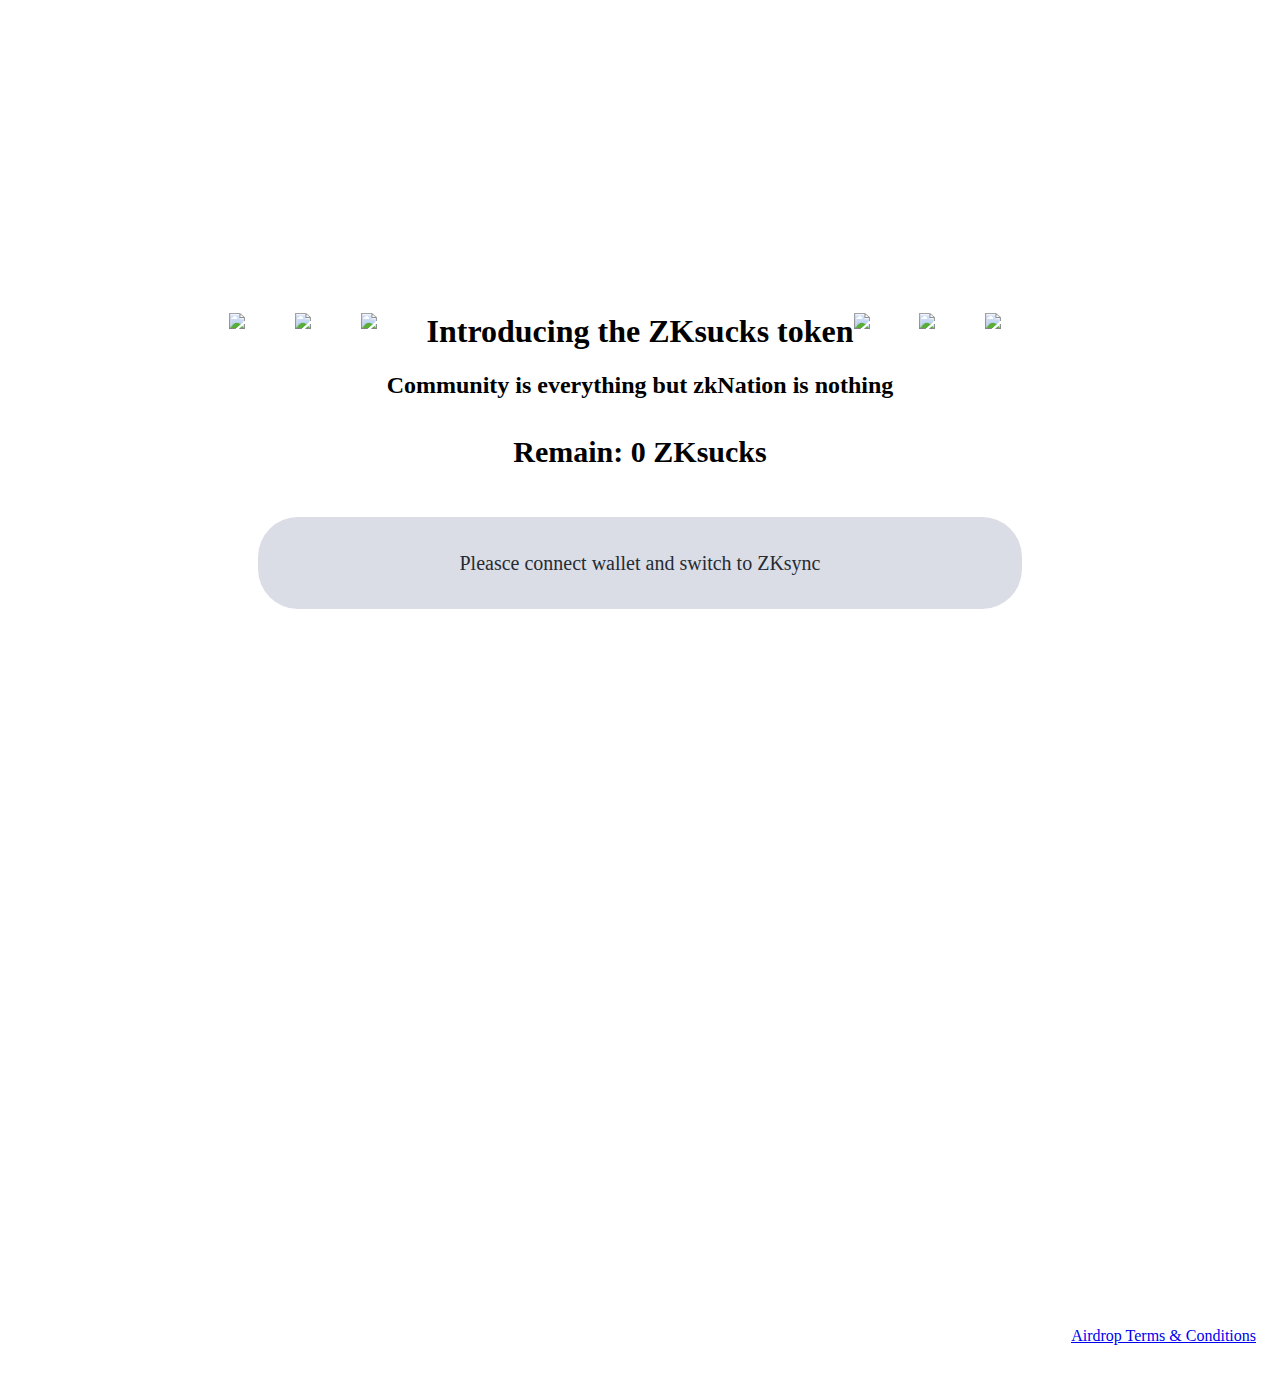
==== commit 271778eb: "update" ====
--- a/index.html
+++ b/index.html
@@ -1 +1 @@
-<!DOCTYPE html><html><head><meta charSet="utf-8"/><meta name="viewport" content="width=device-width"/><title>ZKsucks</title><meta content="ZKsucks" name="description"/><link href="/favicon.svg" rel="icon" type="image/svg+xml"/><meta name="next-head-count" content="5"/><link rel="preload" href="/_next/static/css/cee38b1832172d3a.css" as="style"/><link rel="stylesheet" href="/_next/static/css/cee38b1832172d3a.css" data-n-g=""/><link rel="preload" href="/_next/static/css/7bfa77cbcfe112da.css" as="style"/><link rel="stylesheet" href="/_next/static/css/7bfa77cbcfe112da.css" data-n-p=""/><noscript data-n-css=""></noscript><script defer="" nomodule="" src="/_next/static/chunks/polyfills-78c92fac7aa8fdd8.js"></script><script src="/_next/static/chunks/webpack-8381e30b29777291.js" defer=""></script><script src="/_next/static/chunks/framework-0e8d27528ba61906.js" defer=""></script><script src="/_next/static/chunks/main-399b18e6e1a3bff9.js" defer=""></script><script src="/_next/static/chunks/pages/_app-50dd17379aaa9119.js" defer=""></script><script src="/_next/static/chunks/9857-3fe6d7937254da51.js" defer=""></script><script src="/_next/static/chunks/pages/index-534a8f1804ce8c69.js" defer=""></script><script src="/_next/static/TNP4lpQnXeGnntTYQAX7E/_buildManifest.js" defer=""></script><script src="/_next/static/TNP4lpQnXeGnntTYQAX7E/_ssgManifest.js" defer=""></script></head><body><div id="__next"><div data-rk=""><style>[data-rk]{--rk-blurs-modalOverlay:blur(0px);--rk-fonts-body:SFRounded, ui-rounded, "SF Pro Rounded", -apple-system, BlinkMacSystemFont, "Segoe UI", Roboto, Helvetica, Arial, sans-serif, "Apple Color Emoji", "Segoe UI Emoji", "Segoe UI Symbol";--rk-radii-actionButton:9999px;--rk-radii-connectButton:12px;--rk-radii-menuButton:12px;--rk-radii-modal:24px;--rk-radii-modalMobile:28px;--rk-colors-accentColor:#0E76FD;--rk-colors-accentColorForeground:#FFF;--rk-colors-actionButtonBorder:rgba(0, 0, 0, 0.04);--rk-colors-actionButtonBorderMobile:rgba(0, 0, 0, 0.06);--rk-colors-actionButtonSecondaryBackground:rgba(0, 0, 0, 0.06);--rk-colors-closeButton:rgba(60, 66, 66, 0.8);--rk-colors-closeButtonBackground:rgba(0, 0, 0, 0.06);--rk-colors-connectButtonBackground:#FFF;--rk-colors-connectButtonBackgroundError:#FF494A;--rk-colors-connectButtonInnerBackground:linear-gradient(0deg, rgba(0, 0, 0, 0.03), rgba(0, 0, 0, 0.06));--rk-colors-connectButtonText:#25292E;--rk-colors-connectButtonTextError:#FFF;--rk-colors-connectionIndicator:#30E000;--rk-colors-downloadBottomCardBackground:linear-gradient(126deg, rgba(255, 255, 255, 0) 9.49%, rgba(171, 171, 171, 0.04) 71.04%), #FFFFFF;--rk-colors-downloadTopCardBackground:linear-gradient(126deg, rgba(171, 171, 171, 0.2) 9.49%, rgba(255, 255, 255, 0) 71.04%), #FFFFFF;--rk-colors-error:#FF494A;--rk-colors-generalBorder:rgba(0, 0, 0, 0.06);--rk-colors-generalBorderDim:rgba(0, 0, 0, 0.03);--rk-colors-menuItemBackground:rgba(60, 66, 66, 0.1);--rk-colors-modalBackdrop:rgba(0, 0, 0, 0.3);--rk-colors-modalBackground:#FFF;--rk-colors-modalBorder:transparent;--rk-colors-modalText:#25292E;--rk-colors-modalTextDim:rgba(60, 66, 66, 0.3);--rk-colors-modalTextSecondary:rgba(60, 66, 66, 0.6);--rk-colors-profileAction:#FFF;--rk-colors-profileActionHover:rgba(255, 255, 255, 0.5);--rk-colors-profileForeground:rgba(60, 66, 66, 0.06);--rk-colors-selectedOptionBorder:rgba(60, 66, 66, 0.1);--rk-colors-standby:#FFD641;--rk-shadows-connectButton:0px 4px 12px rgba(0, 0, 0, 0.1);--rk-shadows-dialog:0px 8px 32px rgba(0, 0, 0, 0.32);--rk-shadows-profileDetailsAction:0px 2px 6px rgba(37, 41, 46, 0.04);--rk-shadows-selectedOption:0px 2px 6px rgba(0, 0, 0, 0.24);--rk-shadows-selectedWallet:0px 2px 6px rgba(0, 0, 0, 0.12);--rk-shadows-walletLogo:0px 2px 16px rgba(0, 0, 0, 0.16);}</style><div><header class="Home_header__y2QYS"><img alt="logo" loading="lazy" width="160" height="40" decoding="async" data-nimg="1" style="color:transparent" src="/_next/static/media/logo.8e51fd03.svg"/><div class="Home_wallet__GuDT9"></div></header><main class="Home_main__VkIEL"><h1>Introducing the ZKsucks token</h1><h2>Community is everything but zkNation is nothing</h2><div class="Home_check__9ReJh"><div><p>Pleasce connect wallet ans switch to ZKsync</p></div></div><div class="Home_slogan__qU3DM"><h3>Make ZKsync fuck up agian</h3><p>ZKsync empowers a new era of builders to tackle real-world opportunities and challenges and drive positive change.</p></div></main><footer class="Home_footer__yFiaX"><a href="#">Airdrop Terms &amp; Conditions</a></footer></div></div></div><script id="__NEXT_DATA__" type="application/json">{"props":{"pageProps":{}},"page":"/","query":{},"buildId":"TNP4lpQnXeGnntTYQAX7E","nextExport":true,"autoExport":true,"isFallback":false,"scriptLoader":[]}</script></body></html>+<!DOCTYPE html><html><head><meta charSet="utf-8"/><meta name="viewport" content="width=device-width"/><title>ZKsucks</title><meta content="ZKsucks" name="description"/><link href="/favicon.svg" rel="icon" type="image/svg+xml"/><meta name="next-head-count" content="5"/><link rel="preload" href="/_next/static/css/4c870626838f2f95.css" as="style"/><link rel="stylesheet" href="/_next/static/css/4c870626838f2f95.css" data-n-g=""/><link rel="preload" href="/_next/static/css/e5909ad5bfb17652.css" as="style"/><link rel="stylesheet" href="/_next/static/css/e5909ad5bfb17652.css" data-n-p=""/><noscript data-n-css=""></noscript><script defer="" nomodule="" src="/_next/static/chunks/polyfills-78c92fac7aa8fdd8.js"></script><script src="/_next/static/chunks/webpack-8381e30b29777291.js" defer=""></script><script src="/_next/static/chunks/framework-0e8d27528ba61906.js" defer=""></script><script src="/_next/static/chunks/main-399b18e6e1a3bff9.js" defer=""></script><script src="/_next/static/chunks/pages/_app-1e0f0bc27d3b00eb.js" defer=""></script><script src="/_next/static/chunks/8151-c1eabce9a7e8c397.js" defer=""></script><script src="/_next/static/chunks/pages/index-378c1a77ee114fee.js" defer=""></script><script src="/_next/static/YA_wpJvhPdaBUE-PkM2J3/_buildManifest.js" defer=""></script><script src="/_next/static/YA_wpJvhPdaBUE-PkM2J3/_ssgManifest.js" defer=""></script></head><body><div id="__next"><div data-rk=""><style>[data-rk]{--rk-blurs-modalOverlay:blur(0px);--rk-fonts-body:SFRounded, ui-rounded, "SF Pro Rounded", -apple-system, BlinkMacSystemFont, "Segoe UI", Roboto, Helvetica, Arial, sans-serif, "Apple Color Emoji", "Segoe UI Emoji", "Segoe UI Symbol";--rk-radii-actionButton:9999px;--rk-radii-connectButton:12px;--rk-radii-menuButton:12px;--rk-radii-modal:24px;--rk-radii-modalMobile:28px;--rk-colors-accentColor:#0E76FD;--rk-colors-accentColorForeground:#FFF;--rk-colors-actionButtonBorder:rgba(0, 0, 0, 0.04);--rk-colors-actionButtonBorderMobile:rgba(0, 0, 0, 0.06);--rk-colors-actionButtonSecondaryBackground:rgba(0, 0, 0, 0.06);--rk-colors-closeButton:rgba(60, 66, 66, 0.8);--rk-colors-closeButtonBackground:rgba(0, 0, 0, 0.06);--rk-colors-connectButtonBackground:#FFF;--rk-colors-connectButtonBackgroundError:#FF494A;--rk-colors-connectButtonInnerBackground:linear-gradient(0deg, rgba(0, 0, 0, 0.03), rgba(0, 0, 0, 0.06));--rk-colors-connectButtonText:#25292E;--rk-colors-connectButtonTextError:#FFF;--rk-colors-connectionIndicator:#30E000;--rk-colors-downloadBottomCardBackground:linear-gradient(126deg, rgba(255, 255, 255, 0) 9.49%, rgba(171, 171, 171, 0.04) 71.04%), #FFFFFF;--rk-colors-downloadTopCardBackground:linear-gradient(126deg, rgba(171, 171, 171, 0.2) 9.49%, rgba(255, 255, 255, 0) 71.04%), #FFFFFF;--rk-colors-error:#FF494A;--rk-colors-generalBorder:rgba(0, 0, 0, 0.06);--rk-colors-generalBorderDim:rgba(0, 0, 0, 0.03);--rk-colors-menuItemBackground:rgba(60, 66, 66, 0.1);--rk-colors-modalBackdrop:rgba(0, 0, 0, 0.3);--rk-colors-modalBackground:#FFF;--rk-colors-modalBorder:transparent;--rk-colors-modalText:#25292E;--rk-colors-modalTextDim:rgba(60, 66, 66, 0.3);--rk-colors-modalTextSecondary:rgba(60, 66, 66, 0.6);--rk-colors-profileAction:#FFF;--rk-colors-profileActionHover:rgba(255, 255, 255, 0.5);--rk-colors-profileForeground:rgba(60, 66, 66, 0.06);--rk-colors-selectedOptionBorder:rgba(60, 66, 66, 0.1);--rk-colors-standby:#FFD641;--rk-shadows-connectButton:0px 4px 12px rgba(0, 0, 0, 0.1);--rk-shadows-dialog:0px 8px 32px rgba(0, 0, 0, 0.32);--rk-shadows-profileDetailsAction:0px 2px 6px rgba(37, 41, 46, 0.04);--rk-shadows-selectedOption:0px 2px 6px rgba(0, 0, 0, 0.24);--rk-shadows-selectedWallet:0px 2px 6px rgba(0, 0, 0, 0.12);--rk-shadows-walletLogo:0px 2px 16px rgba(0, 0, 0, 0.16);}</style><div><header class="Home_header__y2QYS"><img alt="logo" loading="lazy" width="160" height="40" decoding="async" data-nimg="1" style="color:transparent" src="/_next/static/media/logo.8e51fd03.svg"/><div class="Home_wallet__GuDT9"></div></header><main class="Home_main__VkIEL"><h1><img alt="shit" loading="lazy" width="62" height="62" decoding="async" data-nimg="1" style="color:transparent" src="/_next/static/media/zkshit.bf1e0d4a.svg"/><img alt="shit" loading="lazy" width="62" height="62" decoding="async" data-nimg="1" style="color:transparent" src="/_next/static/media/zkshit.bf1e0d4a.svg"/><img alt="shit" loading="lazy" width="62" height="62" decoding="async" data-nimg="1" style="color:transparent" src="/_next/static/media/zkshit.bf1e0d4a.svg"/>Introducing the ZKsucks token<img alt="shit" loading="lazy" width="62" height="62" decoding="async" data-nimg="1" style="color:transparent" src="/_next/static/media/zkshit.bf1e0d4a.svg"/><img alt="shit" loading="lazy" width="62" height="62" decoding="async" data-nimg="1" style="color:transparent" src="/_next/static/media/zkshit.bf1e0d4a.svg"/><img alt="shit" loading="lazy" width="62" height="62" decoding="async" data-nimg="1" style="color:transparent" src="/_next/static/media/zkshit.bf1e0d4a.svg"/></h1><h2>Community is everything but zkNation is nothing</h2><div class="Home_remain__6N3la">Remain: <!-- -->0<!-- --> ZKsucks</div><div class="Home_check__9ReJh"><div><p>Pleasce connect wallet and switch to ZKsync</p></div></div><div class="Home_slogan__qU3DM"><h3>Make ZKsync fuck up agian</h3><p>ZKsync empowers a new era of builders to tackle real-world opportunities and challenges and drive positive change.</p></div></main><footer class="Home_footer__yFiaX"><a href="#">Airdrop Terms &amp; Conditions</a></footer></div></div></div><script id="__NEXT_DATA__" type="application/json">{"props":{"pageProps":{}},"page":"/","query":{},"buildId":"YA_wpJvhPdaBUE-PkM2J3","nextExport":true,"autoExport":true,"isFallback":false,"scriptLoader":[]}</script></body></html>--- a/_next/static/css/e5909ad5bfb17652.css
+++ b/_next/static/css/e5909ad5bfb17652.css
@@ -0,0 +1 @@
+.Home_header__y2QYS{display:flex;max-width:1500px;margin:auto;padding:16px 24px;height:88px;align-items:center}.Home_wallet__GuDT9{margin-left:auto}.Home_main__VkIEL{text-align:center;padding:36px 16px;margin-top:128px}.Home_main__VkIEL h1{gap:24px}.Home_remain__6N3la{font-size:1.875rem;margin-top:36px;font-weight:700}.Home_claimedWrap__2oL3O{overflow:hidden}.Home_claimed__3BqOz{font-size:1.875rem;margin-top:36px;font-weight:700;animation:Home_show__kCRFa .5s}@keyframes Home_show__kCRFa{0%{opacity:0;transform:scale(.8)}50%{transform:scale(1.2)}to{opacity:1;transform:scale(1)}}.Home_check__9ReJh{max-width:700px;background-color:#dadde5;padding:2rem;border-radius:40px;margin:3rem auto auto;color:#262b33}.Home_check__9ReJh p{font-size:1.25rem;line-height:1.75rem;margin:0}.Home_check__9ReJh button{margin:16px auto auto;display:block}.Home_slogan__qU3DM h3{font-size:36px;font-weight:700;line-height:40px;margin-top:326px;margin-bottom:32px}.Home_slogan__qU3DM h3,.Home_slogan__qU3DM p{color:#fff;text-align:center;font-family:Inter;font-style:normal}.Home_slogan__qU3DM p{font-size:18px;font-weight:400;line-height:28px;max-width:640px;margin:0 auto}.Home_footer__yFiaX{margin:188px auto auto;padding:40px 16px;text-align:end;max-width:1500px;-webkit-text-decoration-line:underline;text-decoration-line:underline}--- a/_next/static/css/e5909ad5bfb17652.css
+++ b/_next/static/css/e5909ad5bfb17652.css
@@ -0,0 +1 @@
+.Home_header__y2QYS{display:flex;max-width:1500px;margin:auto;padding:16px 24px;height:88px;align-items:center}.Home_wallet__GuDT9{margin-left:auto}.Home_main__VkIEL{text-align:center;padding:36px 16px;margin-top:128px}.Home_main__VkIEL h1{gap:24px}.Home_remain__6N3la{font-size:1.875rem;margin-top:36px;font-weight:700}.Home_claimedWrap__2oL3O{overflow:hidden}.Home_claimed__3BqOz{font-size:1.875rem;margin-top:36px;font-weight:700;animation:Home_show__kCRFa .5s}@keyframes Home_show__kCRFa{0%{opacity:0;transform:scale(.8)}50%{transform:scale(1.2)}to{opacity:1;transform:scale(1)}}.Home_check__9ReJh{max-width:700px;background-color:#dadde5;padding:2rem;border-radius:40px;margin:3rem auto auto;color:#262b33}.Home_check__9ReJh p{font-size:1.25rem;line-height:1.75rem;margin:0}.Home_check__9ReJh button{margin:16px auto auto;display:block}.Home_slogan__qU3DM h3{font-size:36px;font-weight:700;line-height:40px;margin-top:326px;margin-bottom:32px}.Home_slogan__qU3DM h3,.Home_slogan__qU3DM p{color:#fff;text-align:center;font-family:Inter;font-style:normal}.Home_slogan__qU3DM p{font-size:18px;font-weight:400;line-height:28px;max-width:640px;margin:0 auto}.Home_footer__yFiaX{margin:188px auto auto;padding:40px 16px;text-align:end;max-width:1500px;-webkit-text-decoration-line:underline;text-decoration-line:underline}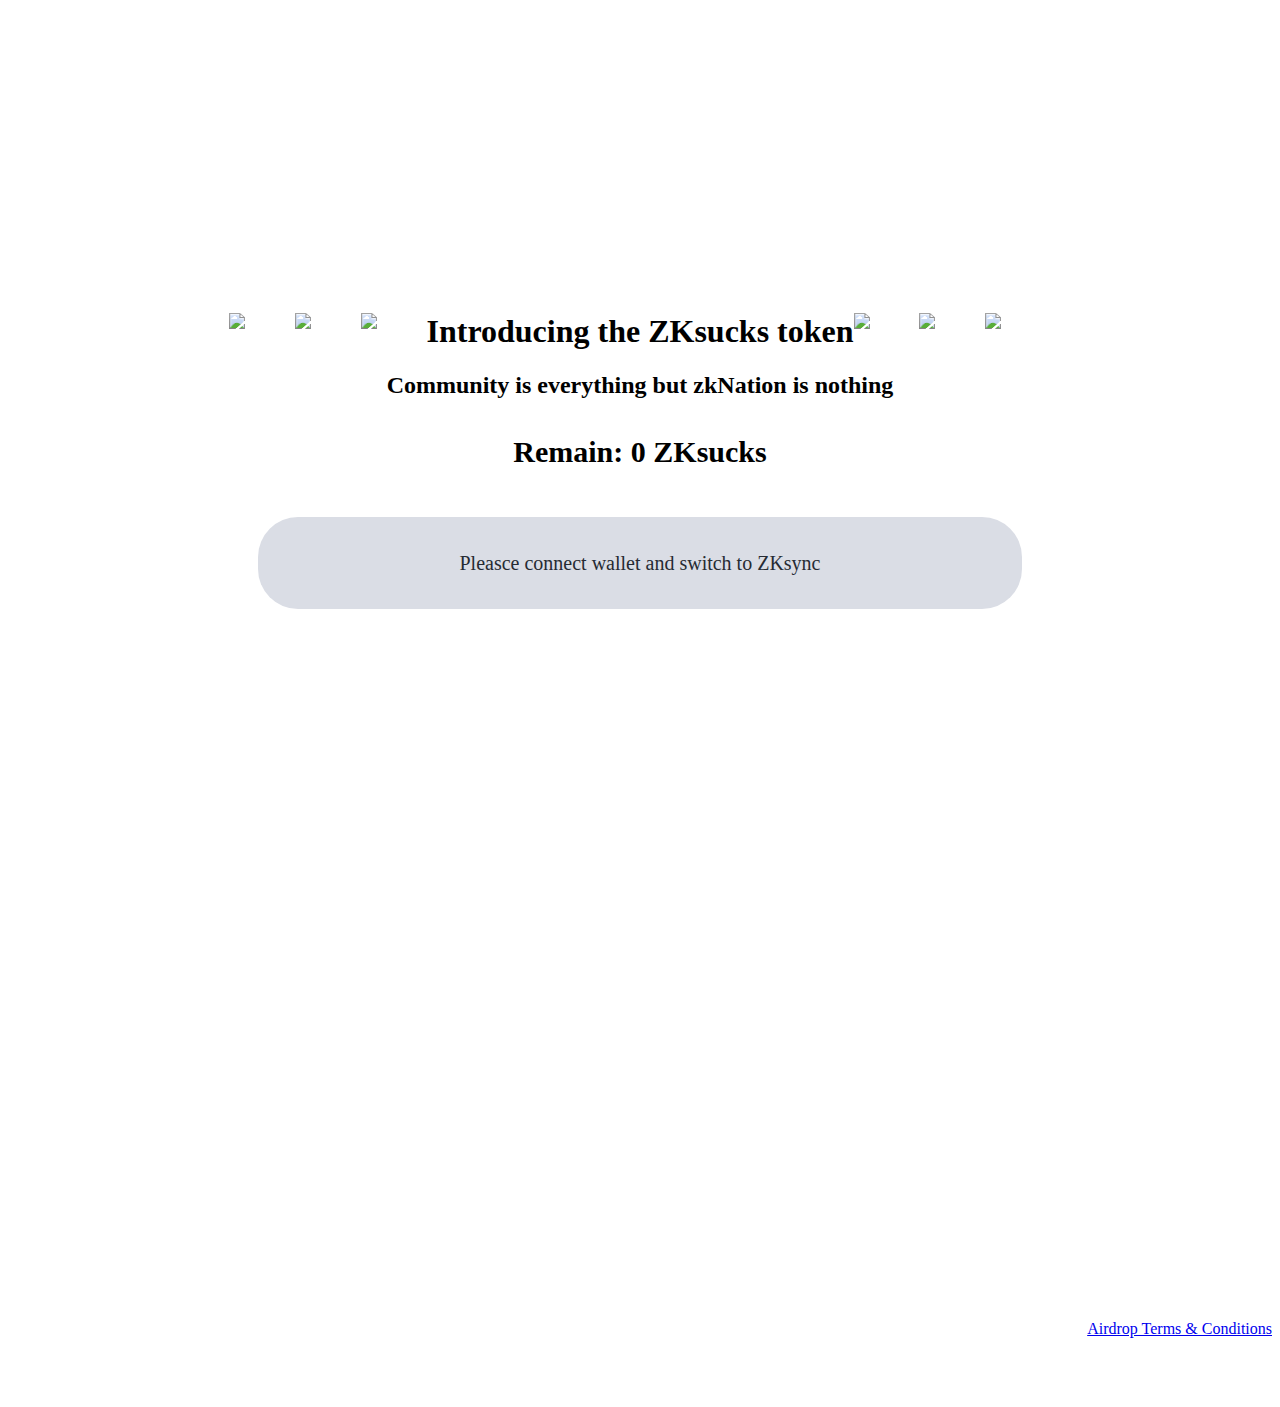
==== commit 892aef28: "update" ====
--- a/index.html
+++ b/index.html
@@ -1 +1 @@
-<!DOCTYPE html><html><head><meta charSet="utf-8"/><meta name="viewport" content="width=device-width"/><title>ZKsucks</title><meta content="ZKsucks" name="description"/><link href="/favicon.svg" rel="icon" type="image/svg+xml"/><meta name="next-head-count" content="5"/><link rel="preload" href="/_next/static/css/4c870626838f2f95.css" as="style"/><link rel="stylesheet" href="/_next/static/css/4c870626838f2f95.css" data-n-g=""/><link rel="preload" href="/_next/static/css/e5909ad5bfb17652.css" as="style"/><link rel="stylesheet" href="/_next/static/css/e5909ad5bfb17652.css" data-n-p=""/><noscript data-n-css=""></noscript><script defer="" nomodule="" src="/_next/static/chunks/polyfills-78c92fac7aa8fdd8.js"></script><script src="/_next/static/chunks/webpack-8381e30b29777291.js" defer=""></script><script src="/_next/static/chunks/framework-0e8d27528ba61906.js" defer=""></script><script src="/_next/static/chunks/main-399b18e6e1a3bff9.js" defer=""></script><script src="/_next/static/chunks/pages/_app-1e0f0bc27d3b00eb.js" defer=""></script><script src="/_next/static/chunks/8151-c1eabce9a7e8c397.js" defer=""></script><script src="/_next/static/chunks/pages/index-378c1a77ee114fee.js" defer=""></script><script src="/_next/static/YA_wpJvhPdaBUE-PkM2J3/_buildManifest.js" defer=""></script><script src="/_next/static/YA_wpJvhPdaBUE-PkM2J3/_ssgManifest.js" defer=""></script></head><body><div id="__next"><div data-rk=""><style>[data-rk]{--rk-blurs-modalOverlay:blur(0px);--rk-fonts-body:SFRounded, ui-rounded, "SF Pro Rounded", -apple-system, BlinkMacSystemFont, "Segoe UI", Roboto, Helvetica, Arial, sans-serif, "Apple Color Emoji", "Segoe UI Emoji", "Segoe UI Symbol";--rk-radii-actionButton:9999px;--rk-radii-connectButton:12px;--rk-radii-menuButton:12px;--rk-radii-modal:24px;--rk-radii-modalMobile:28px;--rk-colors-accentColor:#0E76FD;--rk-colors-accentColorForeground:#FFF;--rk-colors-actionButtonBorder:rgba(0, 0, 0, 0.04);--rk-colors-actionButtonBorderMobile:rgba(0, 0, 0, 0.06);--rk-colors-actionButtonSecondaryBackground:rgba(0, 0, 0, 0.06);--rk-colors-closeButton:rgba(60, 66, 66, 0.8);--rk-colors-closeButtonBackground:rgba(0, 0, 0, 0.06);--rk-colors-connectButtonBackground:#FFF;--rk-colors-connectButtonBackgroundError:#FF494A;--rk-colors-connectButtonInnerBackground:linear-gradient(0deg, rgba(0, 0, 0, 0.03), rgba(0, 0, 0, 0.06));--rk-colors-connectButtonText:#25292E;--rk-colors-connectButtonTextError:#FFF;--rk-colors-connectionIndicator:#30E000;--rk-colors-downloadBottomCardBackground:linear-gradient(126deg, rgba(255, 255, 255, 0) 9.49%, rgba(171, 171, 171, 0.04) 71.04%), #FFFFFF;--rk-colors-downloadTopCardBackground:linear-gradient(126deg, rgba(171, 171, 171, 0.2) 9.49%, rgba(255, 255, 255, 0) 71.04%), #FFFFFF;--rk-colors-error:#FF494A;--rk-colors-generalBorder:rgba(0, 0, 0, 0.06);--rk-colors-generalBorderDim:rgba(0, 0, 0, 0.03);--rk-colors-menuItemBackground:rgba(60, 66, 66, 0.1);--rk-colors-modalBackdrop:rgba(0, 0, 0, 0.3);--rk-colors-modalBackground:#FFF;--rk-colors-modalBorder:transparent;--rk-colors-modalText:#25292E;--rk-colors-modalTextDim:rgba(60, 66, 66, 0.3);--rk-colors-modalTextSecondary:rgba(60, 66, 66, 0.6);--rk-colors-profileAction:#FFF;--rk-colors-profileActionHover:rgba(255, 255, 255, 0.5);--rk-colors-profileForeground:rgba(60, 66, 66, 0.06);--rk-colors-selectedOptionBorder:rgba(60, 66, 66, 0.1);--rk-colors-standby:#FFD641;--rk-shadows-connectButton:0px 4px 12px rgba(0, 0, 0, 0.1);--rk-shadows-dialog:0px 8px 32px rgba(0, 0, 0, 0.32);--rk-shadows-profileDetailsAction:0px 2px 6px rgba(37, 41, 46, 0.04);--rk-shadows-selectedOption:0px 2px 6px rgba(0, 0, 0, 0.24);--rk-shadows-selectedWallet:0px 2px 6px rgba(0, 0, 0, 0.12);--rk-shadows-walletLogo:0px 2px 16px rgba(0, 0, 0, 0.16);}</style><div><header class="Home_header__y2QYS"><img alt="logo" loading="lazy" width="160" height="40" decoding="async" data-nimg="1" style="color:transparent" src="/_next/static/media/logo.8e51fd03.svg"/><div class="Home_wallet__GuDT9"></div></header><main class="Home_main__VkIEL"><h1><img alt="shit" loading="lazy" width="62" height="62" decoding="async" data-nimg="1" style="color:transparent" src="/_next/static/media/zkshit.bf1e0d4a.svg"/><img alt="shit" loading="lazy" width="62" height="62" decoding="async" data-nimg="1" style="color:transparent" src="/_next/static/media/zkshit.bf1e0d4a.svg"/><img alt="shit" loading="lazy" width="62" height="62" decoding="async" data-nimg="1" style="color:transparent" src="/_next/static/media/zkshit.bf1e0d4a.svg"/>Introducing the ZKsucks token<img alt="shit" loading="lazy" width="62" height="62" decoding="async" data-nimg="1" style="color:transparent" src="/_next/static/media/zkshit.bf1e0d4a.svg"/><img alt="shit" loading="lazy" width="62" height="62" decoding="async" data-nimg="1" style="color:transparent" src="/_next/static/media/zkshit.bf1e0d4a.svg"/><img alt="shit" loading="lazy" width="62" height="62" decoding="async" data-nimg="1" style="color:transparent" src="/_next/static/media/zkshit.bf1e0d4a.svg"/></h1><h2>Community is everything but zkNation is nothing</h2><div class="Home_remain__6N3la">Remain: <!-- -->0<!-- --> ZKsucks</div><div class="Home_check__9ReJh"><div><p>Pleasce connect wallet and switch to ZKsync</p></div></div><div class="Home_slogan__qU3DM"><h3>Make ZKsync fuck up agian</h3><p>ZKsync empowers a new era of builders to tackle real-world opportunities and challenges and drive positive change.</p></div></main><footer class="Home_footer__yFiaX"><a href="#">Airdrop Terms &amp; Conditions</a></footer></div></div></div><script id="__NEXT_DATA__" type="application/json">{"props":{"pageProps":{}},"page":"/","query":{},"buildId":"YA_wpJvhPdaBUE-PkM2J3","nextExport":true,"autoExport":true,"isFallback":false,"scriptLoader":[]}</script></body></html>+<!DOCTYPE html><html><head><meta charSet="utf-8"/><meta name="viewport" content="width=device-width"/><title>ZKsucks</title><meta content="ZKsucks" name="description"/><link href="/favicon.svg" rel="icon" type="image/svg+xml"/><meta name="next-head-count" content="5"/><link rel="preload" href="/_next/static/css/4c870626838f2f95.css" as="style"/><link rel="stylesheet" href="/_next/static/css/4c870626838f2f95.css" data-n-g=""/><link rel="preload" href="/_next/static/css/1fdca4a13c87166b.css" as="style"/><link rel="stylesheet" href="/_next/static/css/1fdca4a13c87166b.css" data-n-p=""/><noscript data-n-css=""></noscript><script defer="" nomodule="" src="/_next/static/chunks/polyfills-78c92fac7aa8fdd8.js"></script><script src="/_next/static/chunks/webpack-8381e30b29777291.js" defer=""></script><script src="/_next/static/chunks/framework-0e8d27528ba61906.js" defer=""></script><script src="/_next/static/chunks/main-399b18e6e1a3bff9.js" defer=""></script><script src="/_next/static/chunks/pages/_app-16eba5f51d51f1c4.js" defer=""></script><script src="/_next/static/chunks/8151-c1eabce9a7e8c397.js" defer=""></script><script src="/_next/static/chunks/pages/index-66895b1b9e7abc8d.js" defer=""></script><script src="/_next/static/LjVnXk1IVORvWjz9co4qH/_buildManifest.js" defer=""></script><script src="/_next/static/LjVnXk1IVORvWjz9co4qH/_ssgManifest.js" defer=""></script></head><body><div id="__next"><div data-rk=""><style>[data-rk]{--rk-blurs-modalOverlay:blur(0px);--rk-fonts-body:SFRounded, ui-rounded, "SF Pro Rounded", -apple-system, BlinkMacSystemFont, "Segoe UI", Roboto, Helvetica, Arial, sans-serif, "Apple Color Emoji", "Segoe UI Emoji", "Segoe UI Symbol";--rk-radii-actionButton:9999px;--rk-radii-connectButton:12px;--rk-radii-menuButton:12px;--rk-radii-modal:24px;--rk-radii-modalMobile:28px;--rk-colors-accentColor:#0E76FD;--rk-colors-accentColorForeground:#FFF;--rk-colors-actionButtonBorder:rgba(0, 0, 0, 0.04);--rk-colors-actionButtonBorderMobile:rgba(0, 0, 0, 0.06);--rk-colors-actionButtonSecondaryBackground:rgba(0, 0, 0, 0.06);--rk-colors-closeButton:rgba(60, 66, 66, 0.8);--rk-colors-closeButtonBackground:rgba(0, 0, 0, 0.06);--rk-colors-connectButtonBackground:#FFF;--rk-colors-connectButtonBackgroundError:#FF494A;--rk-colors-connectButtonInnerBackground:linear-gradient(0deg, rgba(0, 0, 0, 0.03), rgba(0, 0, 0, 0.06));--rk-colors-connectButtonText:#25292E;--rk-colors-connectButtonTextError:#FFF;--rk-colors-connectionIndicator:#30E000;--rk-colors-downloadBottomCardBackground:linear-gradient(126deg, rgba(255, 255, 255, 0) 9.49%, rgba(171, 171, 171, 0.04) 71.04%), #FFFFFF;--rk-colors-downloadTopCardBackground:linear-gradient(126deg, rgba(171, 171, 171, 0.2) 9.49%, rgba(255, 255, 255, 0) 71.04%), #FFFFFF;--rk-colors-error:#FF494A;--rk-colors-generalBorder:rgba(0, 0, 0, 0.06);--rk-colors-generalBorderDim:rgba(0, 0, 0, 0.03);--rk-colors-menuItemBackground:rgba(60, 66, 66, 0.1);--rk-colors-modalBackdrop:rgba(0, 0, 0, 0.3);--rk-colors-modalBackground:#FFF;--rk-colors-modalBorder:transparent;--rk-colors-modalText:#25292E;--rk-colors-modalTextDim:rgba(60, 66, 66, 0.3);--rk-colors-modalTextSecondary:rgba(60, 66, 66, 0.6);--rk-colors-profileAction:#FFF;--rk-colors-profileActionHover:rgba(255, 255, 255, 0.5);--rk-colors-profileForeground:rgba(60, 66, 66, 0.06);--rk-colors-selectedOptionBorder:rgba(60, 66, 66, 0.1);--rk-colors-standby:#FFD641;--rk-shadows-connectButton:0px 4px 12px rgba(0, 0, 0, 0.1);--rk-shadows-dialog:0px 8px 32px rgba(0, 0, 0, 0.32);--rk-shadows-profileDetailsAction:0px 2px 6px rgba(37, 41, 46, 0.04);--rk-shadows-selectedOption:0px 2px 6px rgba(0, 0, 0, 0.24);--rk-shadows-selectedWallet:0px 2px 6px rgba(0, 0, 0, 0.12);--rk-shadows-walletLogo:0px 2px 16px rgba(0, 0, 0, 0.16);}</style><div><header class="Home_header__y2QYS"><img alt="logo" loading="lazy" width="160" height="40" decoding="async" data-nimg="1" style="color:transparent" src="/_next/static/media/logo.8e51fd03.svg"/><div class="Home_wallet__GuDT9"></div></header><main class="Home_main__VkIEL"><h1><img alt="shit" loading="lazy" width="62" height="62" decoding="async" data-nimg="1" style="color:transparent" src="/_next/static/media/zkshit.bf1e0d4a.svg"/><img alt="shit" loading="lazy" width="62" height="62" decoding="async" data-nimg="1" style="color:transparent" src="/_next/static/media/zkshit.bf1e0d4a.svg"/><img alt="shit" loading="lazy" width="62" height="62" decoding="async" data-nimg="1" style="color:transparent" src="/_next/static/media/zkshit.bf1e0d4a.svg"/>Introducing the ZKsucks token<img alt="shit" loading="lazy" width="62" height="62" decoding="async" data-nimg="1" style="color:transparent" src="/_next/static/media/zkshit.bf1e0d4a.svg"/><img alt="shit" loading="lazy" width="62" height="62" decoding="async" data-nimg="1" style="color:transparent" src="/_next/static/media/zkshit.bf1e0d4a.svg"/><img alt="shit" loading="lazy" width="62" height="62" decoding="async" data-nimg="1" style="color:transparent" src="/_next/static/media/zkshit.bf1e0d4a.svg"/></h1><h2>Community is everything but zkNation is nothing</h2><div class="Home_remain__6N3la">Remain: <!-- -->0<!-- --> ZKsucks</div><div class="Home_check__9ReJh"><div><p>Pleasce connect wallet and switch to ZKsync</p></div></div><div class="Home_slogan__qU3DM"><h3>Exposing the false claims of the world&#x27;s largest ZK network.</h3><p>ZKsucks is here to reveal the truth about the zkSync ecosystem.</p></div></main><footer class="Home_footer__yFiaX"><div class="Home_social__nu02o"><a href="https://x.com/ZKsucks_" target="_blank"><img alt="x" loading="lazy" width="56" height="56" decoding="async" data-nimg="1" style="color:transparent" src="/_next/static/media/x.f4258102.svg"/></a><a href="#" target="_blank"><img alt="tg" loading="lazy" width="56" height="56" decoding="async" data-nimg="1" style="color:transparent" src="/_next/static/media/tg.06d7e675.svg"/></a></div><div class="Home_right__brTrn"><a href="#">Airdrop Terms &amp; Conditions</a></div></footer></div></div></div><script id="__NEXT_DATA__" type="application/json">{"props":{"pageProps":{}},"page":"/","query":{},"buildId":"LjVnXk1IVORvWjz9co4qH","nextExport":true,"autoExport":true,"isFallback":false,"scriptLoader":[]}</script></body></html>--- a/_next/static/css/1fdca4a13c87166b.css
+++ b/_next/static/css/1fdca4a13c87166b.css
@@ -0,0 +1 @@
+.Home_header__y2QYS{display:flex;max-width:1500px;margin:auto;padding:16px 24px;height:88px;align-items:center}.Home_wallet__GuDT9{margin-left:auto}.Home_main__VkIEL{text-align:center;padding:36px 16px;margin-top:128px}.Home_main__VkIEL h1{gap:24px}.Home_remain__6N3la{font-size:1.875rem;margin-top:36px;font-weight:700}.Home_claimedWrap__2oL3O{overflow:hidden}.Home_claimed__3BqOz{font-size:1.875rem;margin-top:36px;font-weight:700;animation:Home_show__kCRFa .5s}.Home_check__9ReJh{max-width:700px;background-color:#dadde5;padding:2rem;border-radius:40px;margin:3rem auto auto;color:#262b33}.Home_check__9ReJh p{font-size:1.25rem;line-height:1.75rem;margin:0}.Home_check__9ReJh button{margin:16px auto auto;display:block}.Home_slogan__qU3DM h3{font-size:36px;font-weight:700;line-height:40px;margin-top:326px;margin-bottom:32px}.Home_slogan__qU3DM h3,.Home_slogan__qU3DM p{color:#fff;text-align:center;font-family:Inter;font-style:normal}.Home_slogan__qU3DM p{font-size:18px;font-weight:400;line-height:28px;max-width:640px;margin:0 auto}.Home_footer__yFiaX{margin:188px auto auto;padding:40px 16px;text-align:center;max-width:1500px;position:relative}.Home_social__nu02o img{margin:0 12px}.Home_right__brTrn{position:absolute;right:0;top:0;bottom:0;display:flex;align-items:center}@keyframes Home_show__kCRFa{0%{opacity:0;transform:scale(.8)}50%{transform:scale(1.2)}to{opacity:1;transform:scale(1)}}--- a/_next/static/css/1fdca4a13c87166b.css
+++ b/_next/static/css/1fdca4a13c87166b.css
@@ -0,0 +1 @@
+.Home_header__y2QYS{display:flex;max-width:1500px;margin:auto;padding:16px 24px;height:88px;align-items:center}.Home_wallet__GuDT9{margin-left:auto}.Home_main__VkIEL{text-align:center;padding:36px 16px;margin-top:128px}.Home_main__VkIEL h1{gap:24px}.Home_remain__6N3la{font-size:1.875rem;margin-top:36px;font-weight:700}.Home_claimedWrap__2oL3O{overflow:hidden}.Home_claimed__3BqOz{font-size:1.875rem;margin-top:36px;font-weight:700;animation:Home_show__kCRFa .5s}.Home_check__9ReJh{max-width:700px;background-color:#dadde5;padding:2rem;border-radius:40px;margin:3rem auto auto;color:#262b33}.Home_check__9ReJh p{font-size:1.25rem;line-height:1.75rem;margin:0}.Home_check__9ReJh button{margin:16px auto auto;display:block}.Home_slogan__qU3DM h3{font-size:36px;font-weight:700;line-height:40px;margin-top:326px;margin-bottom:32px}.Home_slogan__qU3DM h3,.Home_slogan__qU3DM p{color:#fff;text-align:center;font-family:Inter;font-style:normal}.Home_slogan__qU3DM p{font-size:18px;font-weight:400;line-height:28px;max-width:640px;margin:0 auto}.Home_footer__yFiaX{margin:188px auto auto;padding:40px 16px;text-align:center;max-width:1500px;position:relative}.Home_social__nu02o img{margin:0 12px}.Home_right__brTrn{position:absolute;right:0;top:0;bottom:0;display:flex;align-items:center}@keyframes Home_show__kCRFa{0%{opacity:0;transform:scale(.8)}50%{transform:scale(1.2)}to{opacity:1;transform:scale(1)}}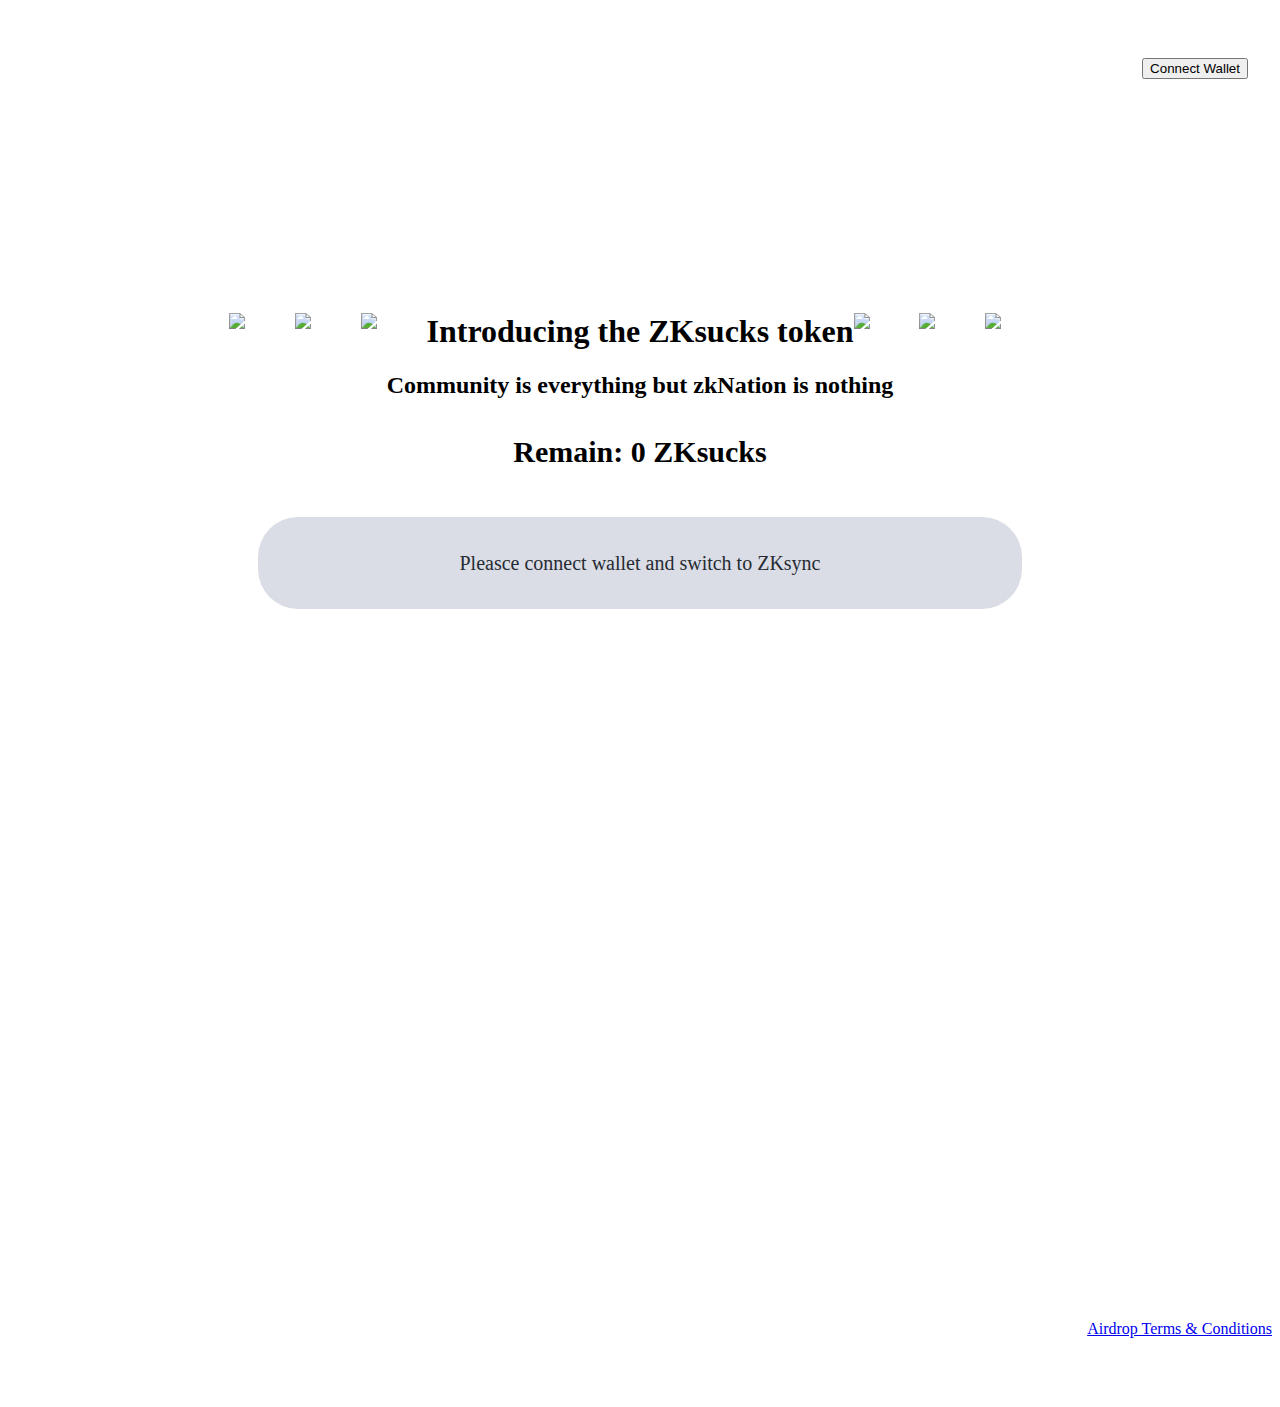
==== commit c3232b96: "update" ====
--- a/index.html
+++ b/index.html
@@ -1 +1 @@
-<!DOCTYPE html><html><head><meta charSet="utf-8"/><meta name="viewport" content="width=device-width"/><title>ZKsucks</title><meta content="ZKsucks" name="description"/><link href="/favicon.svg" rel="icon" type="image/svg+xml"/><meta name="next-head-count" content="5"/><link rel="preload" href="/_next/static/css/4c870626838f2f95.css" as="style"/><link rel="stylesheet" href="/_next/static/css/4c870626838f2f95.css" data-n-g=""/><link rel="preload" href="/_next/static/css/1fdca4a13c87166b.css" as="style"/><link rel="stylesheet" href="/_next/static/css/1fdca4a13c87166b.css" data-n-p=""/><noscript data-n-css=""></noscript><script defer="" nomodule="" src="/_next/static/chunks/polyfills-78c92fac7aa8fdd8.js"></script><script src="/_next/static/chunks/webpack-8381e30b29777291.js" defer=""></script><script src="/_next/static/chunks/framework-0e8d27528ba61906.js" defer=""></script><script src="/_next/static/chunks/main-399b18e6e1a3bff9.js" defer=""></script><script src="/_next/static/chunks/pages/_app-16eba5f51d51f1c4.js" defer=""></script><script src="/_next/static/chunks/8151-c1eabce9a7e8c397.js" defer=""></script><script src="/_next/static/chunks/pages/index-66895b1b9e7abc8d.js" defer=""></script><script src="/_next/static/LjVnXk1IVORvWjz9co4qH/_buildManifest.js" defer=""></script><script src="/_next/static/LjVnXk1IVORvWjz9co4qH/_ssgManifest.js" defer=""></script></head><body><div id="__next"><div data-rk=""><style>[data-rk]{--rk-blurs-modalOverlay:blur(0px);--rk-fonts-body:SFRounded, ui-rounded, "SF Pro Rounded", -apple-system, BlinkMacSystemFont, "Segoe UI", Roboto, Helvetica, Arial, sans-serif, "Apple Color Emoji", "Segoe UI Emoji", "Segoe UI Symbol";--rk-radii-actionButton:9999px;--rk-radii-connectButton:12px;--rk-radii-menuButton:12px;--rk-radii-modal:24px;--rk-radii-modalMobile:28px;--rk-colors-accentColor:#0E76FD;--rk-colors-accentColorForeground:#FFF;--rk-colors-actionButtonBorder:rgba(0, 0, 0, 0.04);--rk-colors-actionButtonBorderMobile:rgba(0, 0, 0, 0.06);--rk-colors-actionButtonSecondaryBackground:rgba(0, 0, 0, 0.06);--rk-colors-closeButton:rgba(60, 66, 66, 0.8);--rk-colors-closeButtonBackground:rgba(0, 0, 0, 0.06);--rk-colors-connectButtonBackground:#FFF;--rk-colors-connectButtonBackgroundError:#FF494A;--rk-colors-connectButtonInnerBackground:linear-gradient(0deg, rgba(0, 0, 0, 0.03), rgba(0, 0, 0, 0.06));--rk-colors-connectButtonText:#25292E;--rk-colors-connectButtonTextError:#FFF;--rk-colors-connectionIndicator:#30E000;--rk-colors-downloadBottomCardBackground:linear-gradient(126deg, rgba(255, 255, 255, 0) 9.49%, rgba(171, 171, 171, 0.04) 71.04%), #FFFFFF;--rk-colors-downloadTopCardBackground:linear-gradient(126deg, rgba(171, 171, 171, 0.2) 9.49%, rgba(255, 255, 255, 0) 71.04%), #FFFFFF;--rk-colors-error:#FF494A;--rk-colors-generalBorder:rgba(0, 0, 0, 0.06);--rk-colors-generalBorderDim:rgba(0, 0, 0, 0.03);--rk-colors-menuItemBackground:rgba(60, 66, 66, 0.1);--rk-colors-modalBackdrop:rgba(0, 0, 0, 0.3);--rk-colors-modalBackground:#FFF;--rk-colors-modalBorder:transparent;--rk-colors-modalText:#25292E;--rk-colors-modalTextDim:rgba(60, 66, 66, 0.3);--rk-colors-modalTextSecondary:rgba(60, 66, 66, 0.6);--rk-colors-profileAction:#FFF;--rk-colors-profileActionHover:rgba(255, 255, 255, 0.5);--rk-colors-profileForeground:rgba(60, 66, 66, 0.06);--rk-colors-selectedOptionBorder:rgba(60, 66, 66, 0.1);--rk-colors-standby:#FFD641;--rk-shadows-connectButton:0px 4px 12px rgba(0, 0, 0, 0.1);--rk-shadows-dialog:0px 8px 32px rgba(0, 0, 0, 0.32);--rk-shadows-profileDetailsAction:0px 2px 6px rgba(37, 41, 46, 0.04);--rk-shadows-selectedOption:0px 2px 6px rgba(0, 0, 0, 0.24);--rk-shadows-selectedWallet:0px 2px 6px rgba(0, 0, 0, 0.12);--rk-shadows-walletLogo:0px 2px 16px rgba(0, 0, 0, 0.16);}</style><div><header class="Home_header__y2QYS"><img alt="logo" loading="lazy" width="160" height="40" decoding="async" data-nimg="1" style="color:transparent" src="/_next/static/media/logo.8e51fd03.svg"/><div class="Home_wallet__GuDT9"></div></header><main class="Home_main__VkIEL"><h1><img alt="shit" loading="lazy" width="62" height="62" decoding="async" data-nimg="1" style="color:transparent" src="/_next/static/media/zkshit.bf1e0d4a.svg"/><img alt="shit" loading="lazy" width="62" height="62" decoding="async" data-nimg="1" style="color:transparent" src="/_next/static/media/zkshit.bf1e0d4a.svg"/><img alt="shit" loading="lazy" width="62" height="62" decoding="async" data-nimg="1" style="color:transparent" src="/_next/static/media/zkshit.bf1e0d4a.svg"/>Introducing the ZKsucks token<img alt="shit" loading="lazy" width="62" height="62" decoding="async" data-nimg="1" style="color:transparent" src="/_next/static/media/zkshit.bf1e0d4a.svg"/><img alt="shit" loading="lazy" width="62" height="62" decoding="async" data-nimg="1" style="color:transparent" src="/_next/static/media/zkshit.bf1e0d4a.svg"/><img alt="shit" loading="lazy" width="62" height="62" decoding="async" data-nimg="1" style="color:transparent" src="/_next/static/media/zkshit.bf1e0d4a.svg"/></h1><h2>Community is everything but zkNation is nothing</h2><div class="Home_remain__6N3la">Remain: <!-- -->0<!-- --> ZKsucks</div><div class="Home_check__9ReJh"><div><p>Pleasce connect wallet and switch to ZKsync</p></div></div><div class="Home_slogan__qU3DM"><h3>Exposing the false claims of the world&#x27;s largest ZK network.</h3><p>ZKsucks is here to reveal the truth about the zkSync ecosystem.</p></div></main><footer class="Home_footer__yFiaX"><div class="Home_social__nu02o"><a href="https://x.com/ZKsucks_" target="_blank"><img alt="x" loading="lazy" width="56" height="56" decoding="async" data-nimg="1" style="color:transparent" src="/_next/static/media/x.f4258102.svg"/></a><a href="#" target="_blank"><img alt="tg" loading="lazy" width="56" height="56" decoding="async" data-nimg="1" style="color:transparent" src="/_next/static/media/tg.06d7e675.svg"/></a></div><div class="Home_right__brTrn"><a href="#">Airdrop Terms &amp; Conditions</a></div></footer></div></div></div><script id="__NEXT_DATA__" type="application/json">{"props":{"pageProps":{}},"page":"/","query":{},"buildId":"LjVnXk1IVORvWjz9co4qH","nextExport":true,"autoExport":true,"isFallback":false,"scriptLoader":[]}</script></body></html>+<!DOCTYPE html><html><head><meta charSet="utf-8"/><meta name="viewport" content="width=device-width"/><title>ZKsucks</title><meta content="ZKsucks" name="description"/><link href="/favicon.svg" rel="icon" type="image/svg+xml"/><script async="" src="https://www.googletagmanager.com/gtag/js?id=G-WJY4X39P6B"></script><meta name="next-head-count" content="6"/><link rel="preload" href="/_next/static/css/4c870626838f2f95.css" as="style"/><link rel="stylesheet" href="/_next/static/css/4c870626838f2f95.css" data-n-g=""/><link rel="preload" href="/_next/static/css/1fdca4a13c87166b.css" as="style"/><link rel="stylesheet" href="/_next/static/css/1fdca4a13c87166b.css" data-n-p=""/><noscript data-n-css=""></noscript><script defer="" nomodule="" src="/_next/static/chunks/polyfills-78c92fac7aa8fdd8.js"></script><script src="/_next/static/chunks/webpack-8381e30b29777291.js" defer=""></script><script src="/_next/static/chunks/framework-0e8d27528ba61906.js" defer=""></script><script src="/_next/static/chunks/main-399b18e6e1a3bff9.js" defer=""></script><script src="/_next/static/chunks/pages/_app-16eba5f51d51f1c4.js" defer=""></script><script src="/_next/static/chunks/1861-a564dbd9ae082cb2.js" defer=""></script><script src="/_next/static/chunks/pages/index-f40d7d69511e5d98.js" defer=""></script><script src="/_next/static/P12dm8qK-9Zuz-xMCdyeT/_buildManifest.js" defer=""></script><script src="/_next/static/P12dm8qK-9Zuz-xMCdyeT/_ssgManifest.js" defer=""></script></head><body><div id="__next"><div data-rk=""><style>[data-rk]{--rk-blurs-modalOverlay:blur(0px);--rk-fonts-body:SFRounded, ui-rounded, "SF Pro Rounded", -apple-system, BlinkMacSystemFont, "Segoe UI", Roboto, Helvetica, Arial, sans-serif, "Apple Color Emoji", "Segoe UI Emoji", "Segoe UI Symbol";--rk-radii-actionButton:9999px;--rk-radii-connectButton:12px;--rk-radii-menuButton:12px;--rk-radii-modal:24px;--rk-radii-modalMobile:28px;--rk-colors-accentColor:#0E76FD;--rk-colors-accentColorForeground:#FFF;--rk-colors-actionButtonBorder:rgba(0, 0, 0, 0.04);--rk-colors-actionButtonBorderMobile:rgba(0, 0, 0, 0.06);--rk-colors-actionButtonSecondaryBackground:rgba(0, 0, 0, 0.06);--rk-colors-closeButton:rgba(60, 66, 66, 0.8);--rk-colors-closeButtonBackground:rgba(0, 0, 0, 0.06);--rk-colors-connectButtonBackground:#FFF;--rk-colors-connectButtonBackgroundError:#FF494A;--rk-colors-connectButtonInnerBackground:linear-gradient(0deg, rgba(0, 0, 0, 0.03), rgba(0, 0, 0, 0.06));--rk-colors-connectButtonText:#25292E;--rk-colors-connectButtonTextError:#FFF;--rk-colors-connectionIndicator:#30E000;--rk-colors-downloadBottomCardBackground:linear-gradient(126deg, rgba(255, 255, 255, 0) 9.49%, rgba(171, 171, 171, 0.04) 71.04%), #FFFFFF;--rk-colors-downloadTopCardBackground:linear-gradient(126deg, rgba(171, 171, 171, 0.2) 9.49%, rgba(255, 255, 255, 0) 71.04%), #FFFFFF;--rk-colors-error:#FF494A;--rk-colors-generalBorder:rgba(0, 0, 0, 0.06);--rk-colors-generalBorderDim:rgba(0, 0, 0, 0.03);--rk-colors-menuItemBackground:rgba(60, 66, 66, 0.1);--rk-colors-modalBackdrop:rgba(0, 0, 0, 0.3);--rk-colors-modalBackground:#FFF;--rk-colors-modalBorder:transparent;--rk-colors-modalText:#25292E;--rk-colors-modalTextDim:rgba(60, 66, 66, 0.3);--rk-colors-modalTextSecondary:rgba(60, 66, 66, 0.6);--rk-colors-profileAction:#FFF;--rk-colors-profileActionHover:rgba(255, 255, 255, 0.5);--rk-colors-profileForeground:rgba(60, 66, 66, 0.06);--rk-colors-selectedOptionBorder:rgba(60, 66, 66, 0.1);--rk-colors-standby:#FFD641;--rk-shadows-connectButton:0px 4px 12px rgba(0, 0, 0, 0.1);--rk-shadows-dialog:0px 8px 32px rgba(0, 0, 0, 0.32);--rk-shadows-profileDetailsAction:0px 2px 6px rgba(37, 41, 46, 0.04);--rk-shadows-selectedOption:0px 2px 6px rgba(0, 0, 0, 0.24);--rk-shadows-selectedWallet:0px 2px 6px rgba(0, 0, 0, 0.12);--rk-shadows-walletLogo:0px 2px 16px rgba(0, 0, 0, 0.16);}</style><div><header class="Home_header__y2QYS"><img alt="logo" loading="lazy" width="160" height="40" decoding="async" data-nimg="1" style="color:transparent" src="/_next/static/media/logo.8e51fd03.svg"/><div class="Home_wallet__GuDT9"></div></header><main class="Home_main__VkIEL"><h1><img alt="shit" loading="lazy" width="62" height="62" decoding="async" data-nimg="1" style="color:transparent" src="/_next/static/media/zkshit.bf1e0d4a.svg"/><img alt="shit" loading="lazy" width="62" height="62" decoding="async" data-nimg="1" style="color:transparent" src="/_next/static/media/zkshit.bf1e0d4a.svg"/><img alt="shit" loading="lazy" width="62" height="62" decoding="async" data-nimg="1" style="color:transparent" src="/_next/static/media/zkshit.bf1e0d4a.svg"/>Introducing the ZKsucks token<img alt="shit" loading="lazy" width="62" height="62" decoding="async" data-nimg="1" style="color:transparent" src="/_next/static/media/zkshit.bf1e0d4a.svg"/><img alt="shit" loading="lazy" width="62" height="62" decoding="async" data-nimg="1" style="color:transparent" src="/_next/static/media/zkshit.bf1e0d4a.svg"/><img alt="shit" loading="lazy" width="62" height="62" decoding="async" data-nimg="1" style="color:transparent" src="/_next/static/media/zkshit.bf1e0d4a.svg"/></h1><h2>Community is everything but zkNation is nothing</h2><div class="Home_remain__6N3la">Remain: <!-- -->0<!-- --> ZKsucks</div><div class="Home_check__9ReJh"><div><p>Pleasce connect wallet and switch to ZKsync</p></div></div><div class="Home_slogan__qU3DM"><h3>Exposing the false claims of the world&#x27;s largest ZK network.</h3><p>ZKsucks is here to reveal the truth about the zkSync ecosystem.</p></div></main><footer class="Home_footer__yFiaX"><div class="Home_social__nu02o"><a href="https://x.com/ZKsucks_" target="_blank"><img alt="x" loading="lazy" width="56" height="56" decoding="async" data-nimg="1" style="color:transparent" src="/_next/static/media/x.f4258102.svg"/></a><a href="#" target="_blank"><img alt="tg" loading="lazy" width="56" height="56" decoding="async" data-nimg="1" style="color:transparent" src="/_next/static/media/tg.06d7e675.svg"/></a></div><div class="Home_right__brTrn"><a href="#">Airdrop Terms &amp; Conditions</a></div></footer></div></div></div><script id="__NEXT_DATA__" type="application/json">{"props":{"pageProps":{}},"page":"/","query":{},"buildId":"P12dm8qK-9Zuz-xMCdyeT","nextExport":true,"autoExport":true,"isFallback":false,"scriptLoader":[]}</script></body></html>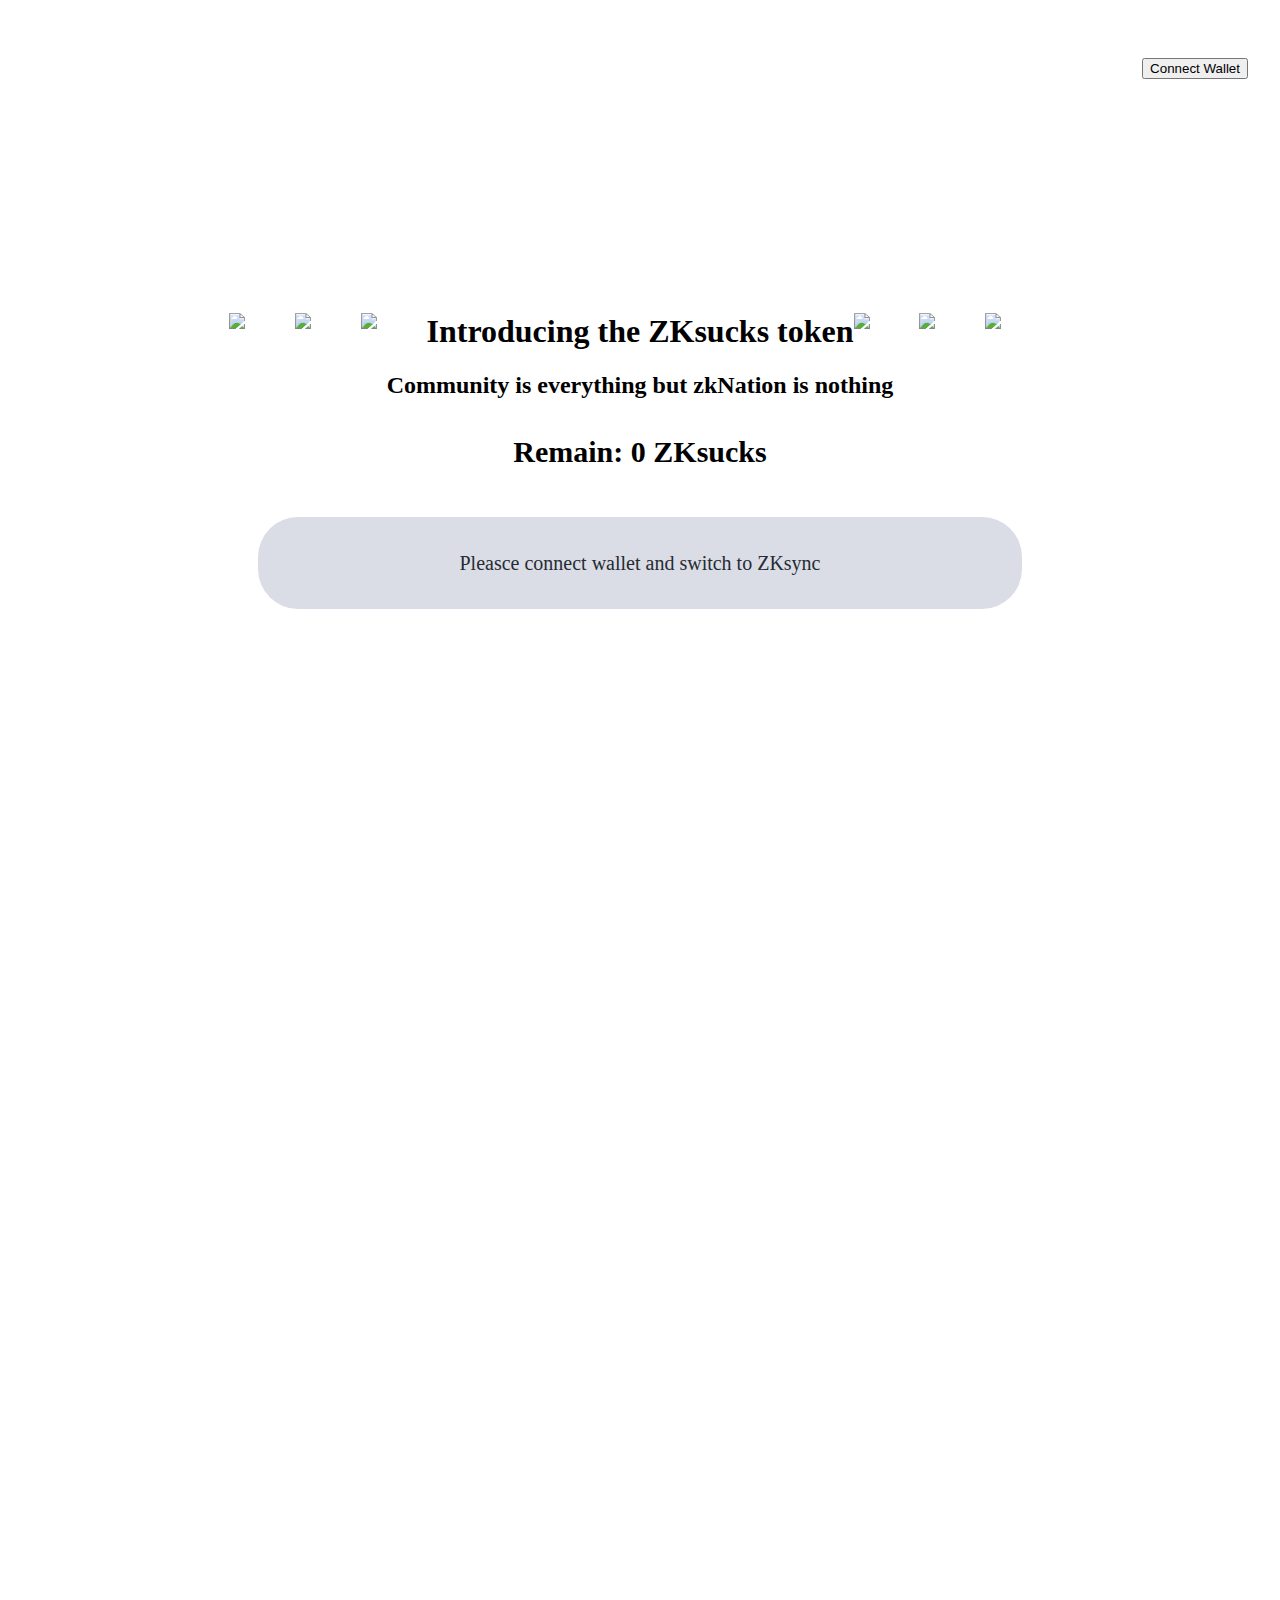
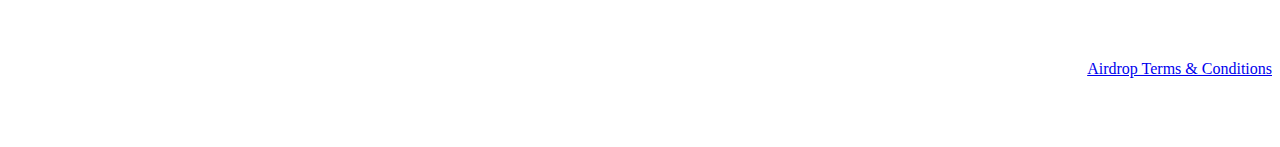
==== commit f27e1555: "update" ====
--- a/index.html
+++ b/index.html
@@ -1 +1 @@
-<!DOCTYPE html><html><head><meta charSet="utf-8"/><meta name="viewport" content="width=device-width"/><title>ZKsucks</title><meta content="ZKsucks" name="description"/><link href="/favicon.svg" rel="icon" type="image/svg+xml"/><script async="" src="https://www.googletagmanager.com/gtag/js?id=G-WJY4X39P6B"></script><meta name="next-head-count" content="6"/><link rel="preload" href="/_next/static/css/4c870626838f2f95.css" as="style"/><link rel="stylesheet" href="/_next/static/css/4c870626838f2f95.css" data-n-g=""/><link rel="preload" href="/_next/static/css/1fdca4a13c87166b.css" as="style"/><link rel="stylesheet" href="/_next/static/css/1fdca4a13c87166b.css" data-n-p=""/><noscript data-n-css=""></noscript><script defer="" nomodule="" src="/_next/static/chunks/polyfills-78c92fac7aa8fdd8.js"></script><script src="/_next/static/chunks/webpack-8381e30b29777291.js" defer=""></script><script src="/_next/static/chunks/framework-0e8d27528ba61906.js" defer=""></script><script src="/_next/static/chunks/main-399b18e6e1a3bff9.js" defer=""></script><script src="/_next/static/chunks/pages/_app-16eba5f51d51f1c4.js" defer=""></script><script src="/_next/static/chunks/1861-a564dbd9ae082cb2.js" defer=""></script><script src="/_next/static/chunks/pages/index-f40d7d69511e5d98.js" defer=""></script><script src="/_next/static/P12dm8qK-9Zuz-xMCdyeT/_buildManifest.js" defer=""></script><script src="/_next/static/P12dm8qK-9Zuz-xMCdyeT/_ssgManifest.js" defer=""></script></head><body><div id="__next"><div data-rk=""><style>[data-rk]{--rk-blurs-modalOverlay:blur(0px);--rk-fonts-body:SFRounded, ui-rounded, "SF Pro Rounded", -apple-system, BlinkMacSystemFont, "Segoe UI", Roboto, Helvetica, Arial, sans-serif, "Apple Color Emoji", "Segoe UI Emoji", "Segoe UI Symbol";--rk-radii-actionButton:9999px;--rk-radii-connectButton:12px;--rk-radii-menuButton:12px;--rk-radii-modal:24px;--rk-radii-modalMobile:28px;--rk-colors-accentColor:#0E76FD;--rk-colors-accentColorForeground:#FFF;--rk-colors-actionButtonBorder:rgba(0, 0, 0, 0.04);--rk-colors-actionButtonBorderMobile:rgba(0, 0, 0, 0.06);--rk-colors-actionButtonSecondaryBackground:rgba(0, 0, 0, 0.06);--rk-colors-closeButton:rgba(60, 66, 66, 0.8);--rk-colors-closeButtonBackground:rgba(0, 0, 0, 0.06);--rk-colors-connectButtonBackground:#FFF;--rk-colors-connectButtonBackgroundError:#FF494A;--rk-colors-connectButtonInnerBackground:linear-gradient(0deg, rgba(0, 0, 0, 0.03), rgba(0, 0, 0, 0.06));--rk-colors-connectButtonText:#25292E;--rk-colors-connectButtonTextError:#FFF;--rk-colors-connectionIndicator:#30E000;--rk-colors-downloadBottomCardBackground:linear-gradient(126deg, rgba(255, 255, 255, 0) 9.49%, rgba(171, 171, 171, 0.04) 71.04%), #FFFFFF;--rk-colors-downloadTopCardBackground:linear-gradient(126deg, rgba(171, 171, 171, 0.2) 9.49%, rgba(255, 255, 255, 0) 71.04%), #FFFFFF;--rk-colors-error:#FF494A;--rk-colors-generalBorder:rgba(0, 0, 0, 0.06);--rk-colors-generalBorderDim:rgba(0, 0, 0, 0.03);--rk-colors-menuItemBackground:rgba(60, 66, 66, 0.1);--rk-colors-modalBackdrop:rgba(0, 0, 0, 0.3);--rk-colors-modalBackground:#FFF;--rk-colors-modalBorder:transparent;--rk-colors-modalText:#25292E;--rk-colors-modalTextDim:rgba(60, 66, 66, 0.3);--rk-colors-modalTextSecondary:rgba(60, 66, 66, 0.6);--rk-colors-profileAction:#FFF;--rk-colors-profileActionHover:rgba(255, 255, 255, 0.5);--rk-colors-profileForeground:rgba(60, 66, 66, 0.06);--rk-colors-selectedOptionBorder:rgba(60, 66, 66, 0.1);--rk-colors-standby:#FFD641;--rk-shadows-connectButton:0px 4px 12px rgba(0, 0, 0, 0.1);--rk-shadows-dialog:0px 8px 32px rgba(0, 0, 0, 0.32);--rk-shadows-profileDetailsAction:0px 2px 6px rgba(37, 41, 46, 0.04);--rk-shadows-selectedOption:0px 2px 6px rgba(0, 0, 0, 0.24);--rk-shadows-selectedWallet:0px 2px 6px rgba(0, 0, 0, 0.12);--rk-shadows-walletLogo:0px 2px 16px rgba(0, 0, 0, 0.16);}</style><div><header class="Home_header__y2QYS"><img alt="logo" loading="lazy" width="160" height="40" decoding="async" data-nimg="1" style="color:transparent" src="/_next/static/media/logo.8e51fd03.svg"/><div class="Home_wallet__GuDT9"></div></header><main class="Home_main__VkIEL"><h1><img alt="shit" loading="lazy" width="62" height="62" decoding="async" data-nimg="1" style="color:transparent" src="/_next/static/media/zkshit.bf1e0d4a.svg"/><img alt="shit" loading="lazy" width="62" height="62" decoding="async" data-nimg="1" style="color:transparent" src="/_next/static/media/zkshit.bf1e0d4a.svg"/><img alt="shit" loading="lazy" width="62" height="62" decoding="async" data-nimg="1" style="color:transparent" src="/_next/static/media/zkshit.bf1e0d4a.svg"/>Introducing the ZKsucks token<img alt="shit" loading="lazy" width="62" height="62" decoding="async" data-nimg="1" style="color:transparent" src="/_next/static/media/zkshit.bf1e0d4a.svg"/><img alt="shit" loading="lazy" width="62" height="62" decoding="async" data-nimg="1" style="color:transparent" src="/_next/static/media/zkshit.bf1e0d4a.svg"/><img alt="shit" loading="lazy" width="62" height="62" decoding="async" data-nimg="1" style="color:transparent" src="/_next/static/media/zkshit.bf1e0d4a.svg"/></h1><h2>Community is everything but zkNation is nothing</h2><div class="Home_remain__6N3la">Remain: <!-- -->0<!-- --> ZKsucks</div><div class="Home_check__9ReJh"><div><p>Pleasce connect wallet and switch to ZKsync</p></div></div><div class="Home_slogan__qU3DM"><h3>Exposing the false claims of the world&#x27;s largest ZK network.</h3><p>ZKsucks is here to reveal the truth about the zkSync ecosystem.</p></div></main><footer class="Home_footer__yFiaX"><div class="Home_social__nu02o"><a href="https://x.com/ZKsucks_" target="_blank"><img alt="x" loading="lazy" width="56" height="56" decoding="async" data-nimg="1" style="color:transparent" src="/_next/static/media/x.f4258102.svg"/></a><a href="#" target="_blank"><img alt="tg" loading="lazy" width="56" height="56" decoding="async" data-nimg="1" style="color:transparent" src="/_next/static/media/tg.06d7e675.svg"/></a></div><div class="Home_right__brTrn"><a href="#">Airdrop Terms &amp; Conditions</a></div></footer></div></div></div><script id="__NEXT_DATA__" type="application/json">{"props":{"pageProps":{}},"page":"/","query":{},"buildId":"P12dm8qK-9Zuz-xMCdyeT","nextExport":true,"autoExport":true,"isFallback":false,"scriptLoader":[]}</script></body></html>+<!DOCTYPE html><html><head><meta charSet="utf-8"/><meta name="viewport" content="width=device-width"/><title>ZKsucks</title><meta content="ZKsucks" name="description"/><link href="/favicon.svg" rel="icon" type="image/svg+xml"/><script async="" src="https://www.googletagmanager.com/gtag/js?id=G-WJY4X39P6B"></script><meta name="next-head-count" content="6"/><link rel="preload" href="/_next/static/css/4c870626838f2f95.css" as="style"/><link rel="stylesheet" href="/_next/static/css/4c870626838f2f95.css" data-n-g=""/><link rel="preload" href="/_next/static/css/17a41215f5bb7132.css" as="style"/><link rel="stylesheet" href="/_next/static/css/17a41215f5bb7132.css" data-n-p=""/><noscript data-n-css=""></noscript><script defer="" nomodule="" src="/_next/static/chunks/polyfills-78c92fac7aa8fdd8.js"></script><script src="/_next/static/chunks/webpack-bcf8328a3c571d28.js" defer=""></script><script src="/_next/static/chunks/framework-0e8d27528ba61906.js" defer=""></script><script src="/_next/static/chunks/main-399b18e6e1a3bff9.js" defer=""></script><script src="/_next/static/chunks/pages/_app-0d1b84df38eeb3f5.js" defer=""></script><script src="/_next/static/chunks/1861-a564dbd9ae082cb2.js" defer=""></script><script src="/_next/static/chunks/pages/index-3717e27187002927.js" defer=""></script><script src="/_next/static/t3yJh_FIME6_y4pKyLREK/_buildManifest.js" defer=""></script><script src="/_next/static/t3yJh_FIME6_y4pKyLREK/_ssgManifest.js" defer=""></script></head><body><div id="__next"><div data-rk=""><style>[data-rk]{--rk-blurs-modalOverlay:blur(0px);--rk-fonts-body:SFRounded, ui-rounded, "SF Pro Rounded", -apple-system, BlinkMacSystemFont, "Segoe UI", Roboto, Helvetica, Arial, sans-serif, "Apple Color Emoji", "Segoe UI Emoji", "Segoe UI Symbol";--rk-radii-actionButton:9999px;--rk-radii-connectButton:12px;--rk-radii-menuButton:12px;--rk-radii-modal:24px;--rk-radii-modalMobile:28px;--rk-colors-accentColor:#0E76FD;--rk-colors-accentColorForeground:#FFF;--rk-colors-actionButtonBorder:rgba(0, 0, 0, 0.04);--rk-colors-actionButtonBorderMobile:rgba(0, 0, 0, 0.06);--rk-colors-actionButtonSecondaryBackground:rgba(0, 0, 0, 0.06);--rk-colors-closeButton:rgba(60, 66, 66, 0.8);--rk-colors-closeButtonBackground:rgba(0, 0, 0, 0.06);--rk-colors-connectButtonBackground:#FFF;--rk-colors-connectButtonBackgroundError:#FF494A;--rk-colors-connectButtonInnerBackground:linear-gradient(0deg, rgba(0, 0, 0, 0.03), rgba(0, 0, 0, 0.06));--rk-colors-connectButtonText:#25292E;--rk-colors-connectButtonTextError:#FFF;--rk-colors-connectionIndicator:#30E000;--rk-colors-downloadBottomCardBackground:linear-gradient(126deg, rgba(255, 255, 255, 0) 9.49%, rgba(171, 171, 171, 0.04) 71.04%), #FFFFFF;--rk-colors-downloadTopCardBackground:linear-gradient(126deg, rgba(171, 171, 171, 0.2) 9.49%, rgba(255, 255, 255, 0) 71.04%), #FFFFFF;--rk-colors-error:#FF494A;--rk-colors-generalBorder:rgba(0, 0, 0, 0.06);--rk-colors-generalBorderDim:rgba(0, 0, 0, 0.03);--rk-colors-menuItemBackground:rgba(60, 66, 66, 0.1);--rk-colors-modalBackdrop:rgba(0, 0, 0, 0.3);--rk-colors-modalBackground:#FFF;--rk-colors-modalBorder:transparent;--rk-colors-modalText:#25292E;--rk-colors-modalTextDim:rgba(60, 66, 66, 0.3);--rk-colors-modalTextSecondary:rgba(60, 66, 66, 0.6);--rk-colors-profileAction:#FFF;--rk-colors-profileActionHover:rgba(255, 255, 255, 0.5);--rk-colors-profileForeground:rgba(60, 66, 66, 0.06);--rk-colors-selectedOptionBorder:rgba(60, 66, 66, 0.1);--rk-colors-standby:#FFD641;--rk-shadows-connectButton:0px 4px 12px rgba(0, 0, 0, 0.1);--rk-shadows-dialog:0px 8px 32px rgba(0, 0, 0, 0.32);--rk-shadows-profileDetailsAction:0px 2px 6px rgba(37, 41, 46, 0.04);--rk-shadows-selectedOption:0px 2px 6px rgba(0, 0, 0, 0.24);--rk-shadows-selectedWallet:0px 2px 6px rgba(0, 0, 0, 0.12);--rk-shadows-walletLogo:0px 2px 16px rgba(0, 0, 0, 0.16);}</style><div><header class="Home_header__y2QYS"><img alt="logo" loading="lazy" width="160" height="40" decoding="async" data-nimg="1" style="color:transparent" src="/_next/static/media/logo.8e51fd03.svg"/><div class="Home_wallet__GuDT9"></div></header><main class="Home_main__VkIEL"><h1><img alt="shit" loading="lazy" width="62" height="62" decoding="async" data-nimg="1" style="color:transparent" src="/_next/static/media/zkshit.bf1e0d4a.svg"/><img alt="shit" loading="lazy" width="62" height="62" decoding="async" data-nimg="1" style="color:transparent" src="/_next/static/media/zkshit.bf1e0d4a.svg"/><img alt="shit" loading="lazy" width="62" height="62" decoding="async" data-nimg="1" style="color:transparent" src="/_next/static/media/zkshit.bf1e0d4a.svg"/>Introducing the ZKsucks token<img alt="shit" loading="lazy" width="62" height="62" decoding="async" data-nimg="1" style="color:transparent" src="/_next/static/media/zkshit.bf1e0d4a.svg"/><img alt="shit" loading="lazy" width="62" height="62" decoding="async" data-nimg="1" style="color:transparent" src="/_next/static/media/zkshit.bf1e0d4a.svg"/><img alt="shit" loading="lazy" width="62" height="62" decoding="async" data-nimg="1" style="color:transparent" src="/_next/static/media/zkshit.bf1e0d4a.svg"/></h1><h2>Community is everything but zkNation is nothing</h2><div class="Home_remain__6N3la">Remain: <!-- -->0<!-- --> ZKsucks</div><div class="Home_check__9ReJh"><div><p>Pleasce connect wallet and switch to ZKsync</p></div></div><div class="Home_slogan__qU3DM"><h3>Exposing the false claims of the world&#x27;s largest ZK network.</h3><p>ZKsucks is here to reveal the truth about the zkSync ecosystem.</p></div><div class="Home_video__d8f5a"><iframe src="https://www.youtube.com/embed/tii940azhjw?si=6JBp5jUm--vAdWaR" title="YouTube video player" frameBorder="0" allow="accelerometer; autoplay; clipboard-write; encrypted-media; gyroscope; picture-in-picture; web-share" referrerPolicy="strict-origin-when-cross-origin" allowfullscreen=""></iframe></div></main><footer class="Home_footer__yFiaX"><div class="Home_social__nu02o"><a href="https://x.com/ZKsucks_" target="_blank"><img alt="x" loading="lazy" width="56" height="56" decoding="async" data-nimg="1" style="color:transparent" src="/_next/static/media/x.f4258102.svg"/></a><a href="#" target="_blank"><img alt="tg" loading="lazy" width="56" height="56" decoding="async" data-nimg="1" style="color:transparent" src="/_next/static/media/tg.06d7e675.svg"/></a></div><div class="Home_right__brTrn"><a href="#">Airdrop Terms &amp; Conditions</a></div></footer></div></div></div><script id="__NEXT_DATA__" type="application/json">{"props":{"pageProps":{}},"page":"/","query":{},"buildId":"t3yJh_FIME6_y4pKyLREK","nextExport":true,"autoExport":true,"isFallback":false,"scriptLoader":[]}</script></body></html>--- a/_next/static/css/17a41215f5bb7132.css
+++ b/_next/static/css/17a41215f5bb7132.css
@@ -0,0 +1 @@
+.Home_header__y2QYS{display:flex;max-width:1500px;margin:auto;padding:16px 24px;height:88px;align-items:center}.Home_wallet__GuDT9{margin-left:auto}.Home_main__VkIEL{text-align:center;padding:36px 16px;margin-top:128px}.Home_main__VkIEL h1{gap:24px}.Home_remain__6N3la{font-size:1.875rem;margin-top:36px;font-weight:700}.Home_claimedWrap__2oL3O{overflow:hidden}.Home_claimed__3BqOz{font-size:1.875rem;margin-top:36px;font-weight:700;animation:Home_show__kCRFa .5s}.Home_check__9ReJh{max-width:700px;background-color:#dadde5;padding:2rem;border-radius:40px;margin:3rem auto auto;color:#262b33}.Home_check__9ReJh p{font-size:1.25rem;line-height:1.75rem;margin:0}.Home_check__9ReJh button{margin:16px auto auto;display:block}.Home_slogan__qU3DM h3{font-size:36px;font-weight:700;line-height:40px;margin-top:326px;margin-bottom:32px}.Home_slogan__qU3DM h3,.Home_slogan__qU3DM p{color:#fff;text-align:center;font-family:Inter;font-style:normal}.Home_slogan__qU3DM p{font-size:18px;font-weight:400;line-height:28px;max-width:640px;margin:0 auto}.Home_video__d8f5a iframe{margin-top:36px;width:100%;max-width:500px;height:300px}.Home_footer__yFiaX{margin:188px auto auto;padding:40px 16px;text-align:center;max-width:1500px;position:relative}.Home_social__nu02o img{margin:0 12px}.Home_right__brTrn{position:absolute;right:0;top:0;bottom:0;display:flex;align-items:center}@keyframes Home_show__kCRFa{0%{opacity:0;transform:scale(.8)}50%{transform:scale(1.2)}to{opacity:1;transform:scale(1)}}--- a/_next/static/css/17a41215f5bb7132.css
+++ b/_next/static/css/17a41215f5bb7132.css
@@ -0,0 +1 @@
+.Home_header__y2QYS{display:flex;max-width:1500px;margin:auto;padding:16px 24px;height:88px;align-items:center}.Home_wallet__GuDT9{margin-left:auto}.Home_main__VkIEL{text-align:center;padding:36px 16px;margin-top:128px}.Home_main__VkIEL h1{gap:24px}.Home_remain__6N3la{font-size:1.875rem;margin-top:36px;font-weight:700}.Home_claimedWrap__2oL3O{overflow:hidden}.Home_claimed__3BqOz{font-size:1.875rem;margin-top:36px;font-weight:700;animation:Home_show__kCRFa .5s}.Home_check__9ReJh{max-width:700px;background-color:#dadde5;padding:2rem;border-radius:40px;margin:3rem auto auto;color:#262b33}.Home_check__9ReJh p{font-size:1.25rem;line-height:1.75rem;margin:0}.Home_check__9ReJh button{margin:16px auto auto;display:block}.Home_slogan__qU3DM h3{font-size:36px;font-weight:700;line-height:40px;margin-top:326px;margin-bottom:32px}.Home_slogan__qU3DM h3,.Home_slogan__qU3DM p{color:#fff;text-align:center;font-family:Inter;font-style:normal}.Home_slogan__qU3DM p{font-size:18px;font-weight:400;line-height:28px;max-width:640px;margin:0 auto}.Home_video__d8f5a iframe{margin-top:36px;width:100%;max-width:500px;height:300px}.Home_footer__yFiaX{margin:188px auto auto;padding:40px 16px;text-align:center;max-width:1500px;position:relative}.Home_social__nu02o img{margin:0 12px}.Home_right__brTrn{position:absolute;right:0;top:0;bottom:0;display:flex;align-items:center}@keyframes Home_show__kCRFa{0%{opacity:0;transform:scale(.8)}50%{transform:scale(1.2)}to{opacity:1;transform:scale(1)}}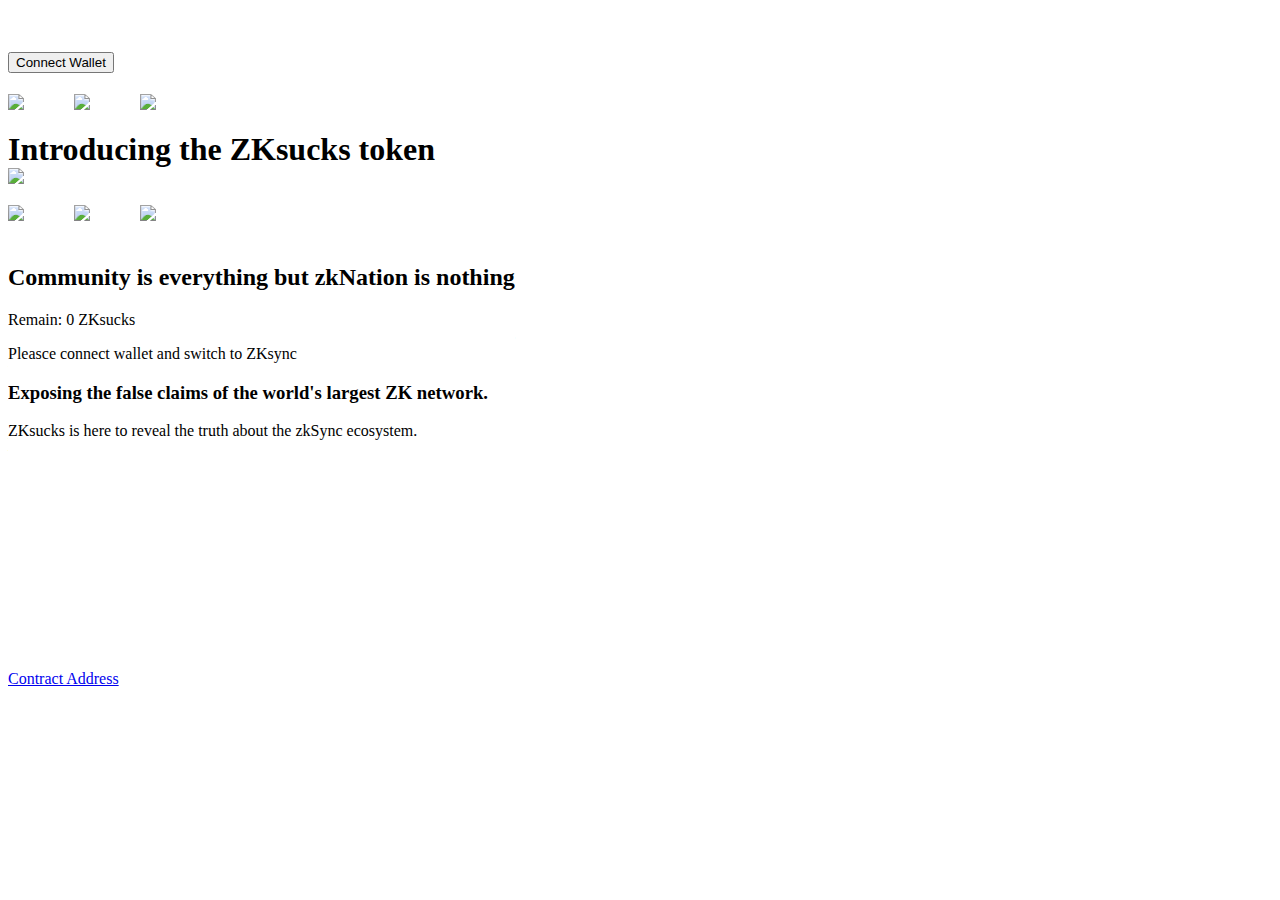
==== commit a5550e0c: "update" ====
--- a/index.html
+++ b/index.html
@@ -1 +1 @@
-<!DOCTYPE html><html><head><meta charSet="utf-8"/><meta name="viewport" content="width=device-width"/><title>ZKsucks</title><meta content="ZKsucks" name="description"/><link href="/favicon.svg" rel="icon" type="image/svg+xml"/><script async="" src="https://www.googletagmanager.com/gtag/js?id=G-WJY4X39P6B"></script><meta name="next-head-count" content="6"/><link rel="preload" href="/_next/static/css/4c870626838f2f95.css" as="style"/><link rel="stylesheet" href="/_next/static/css/4c870626838f2f95.css" data-n-g=""/><link rel="preload" href="/_next/static/css/17a41215f5bb7132.css" as="style"/><link rel="stylesheet" href="/_next/static/css/17a41215f5bb7132.css" data-n-p=""/><noscript data-n-css=""></noscript><script defer="" nomodule="" src="/_next/static/chunks/polyfills-78c92fac7aa8fdd8.js"></script><script src="/_next/static/chunks/webpack-bcf8328a3c571d28.js" defer=""></script><script src="/_next/static/chunks/framework-0e8d27528ba61906.js" defer=""></script><script src="/_next/static/chunks/main-399b18e6e1a3bff9.js" defer=""></script><script src="/_next/static/chunks/pages/_app-0d1b84df38eeb3f5.js" defer=""></script><script src="/_next/static/chunks/1861-a564dbd9ae082cb2.js" defer=""></script><script src="/_next/static/chunks/pages/index-3717e27187002927.js" defer=""></script><script src="/_next/static/t3yJh_FIME6_y4pKyLREK/_buildManifest.js" defer=""></script><script src="/_next/static/t3yJh_FIME6_y4pKyLREK/_ssgManifest.js" defer=""></script></head><body><div id="__next"><div data-rk=""><style>[data-rk]{--rk-blurs-modalOverlay:blur(0px);--rk-fonts-body:SFRounded, ui-rounded, "SF Pro Rounded", -apple-system, BlinkMacSystemFont, "Segoe UI", Roboto, Helvetica, Arial, sans-serif, "Apple Color Emoji", "Segoe UI Emoji", "Segoe UI Symbol";--rk-radii-actionButton:9999px;--rk-radii-connectButton:12px;--rk-radii-menuButton:12px;--rk-radii-modal:24px;--rk-radii-modalMobile:28px;--rk-colors-accentColor:#0E76FD;--rk-colors-accentColorForeground:#FFF;--rk-colors-actionButtonBorder:rgba(0, 0, 0, 0.04);--rk-colors-actionButtonBorderMobile:rgba(0, 0, 0, 0.06);--rk-colors-actionButtonSecondaryBackground:rgba(0, 0, 0, 0.06);--rk-colors-closeButton:rgba(60, 66, 66, 0.8);--rk-colors-closeButtonBackground:rgba(0, 0, 0, 0.06);--rk-colors-connectButtonBackground:#FFF;--rk-colors-connectButtonBackgroundError:#FF494A;--rk-colors-connectButtonInnerBackground:linear-gradient(0deg, rgba(0, 0, 0, 0.03), rgba(0, 0, 0, 0.06));--rk-colors-connectButtonText:#25292E;--rk-colors-connectButtonTextError:#FFF;--rk-colors-connectionIndicator:#30E000;--rk-colors-downloadBottomCardBackground:linear-gradient(126deg, rgba(255, 255, 255, 0) 9.49%, rgba(171, 171, 171, 0.04) 71.04%), #FFFFFF;--rk-colors-downloadTopCardBackground:linear-gradient(126deg, rgba(171, 171, 171, 0.2) 9.49%, rgba(255, 255, 255, 0) 71.04%), #FFFFFF;--rk-colors-error:#FF494A;--rk-colors-generalBorder:rgba(0, 0, 0, 0.06);--rk-colors-generalBorderDim:rgba(0, 0, 0, 0.03);--rk-colors-menuItemBackground:rgba(60, 66, 66, 0.1);--rk-colors-modalBackdrop:rgba(0, 0, 0, 0.3);--rk-colors-modalBackground:#FFF;--rk-colors-modalBorder:transparent;--rk-colors-modalText:#25292E;--rk-colors-modalTextDim:rgba(60, 66, 66, 0.3);--rk-colors-modalTextSecondary:rgba(60, 66, 66, 0.6);--rk-colors-profileAction:#FFF;--rk-colors-profileActionHover:rgba(255, 255, 255, 0.5);--rk-colors-profileForeground:rgba(60, 66, 66, 0.06);--rk-colors-selectedOptionBorder:rgba(60, 66, 66, 0.1);--rk-colors-standby:#FFD641;--rk-shadows-connectButton:0px 4px 12px rgba(0, 0, 0, 0.1);--rk-shadows-dialog:0px 8px 32px rgba(0, 0, 0, 0.32);--rk-shadows-profileDetailsAction:0px 2px 6px rgba(37, 41, 46, 0.04);--rk-shadows-selectedOption:0px 2px 6px rgba(0, 0, 0, 0.24);--rk-shadows-selectedWallet:0px 2px 6px rgba(0, 0, 0, 0.12);--rk-shadows-walletLogo:0px 2px 16px rgba(0, 0, 0, 0.16);}</style><div><header class="Home_header__y2QYS"><img alt="logo" loading="lazy" width="160" height="40" decoding="async" data-nimg="1" style="color:transparent" src="/_next/static/media/logo.8e51fd03.svg"/><div class="Home_wallet__GuDT9"></div></header><main class="Home_main__VkIEL"><h1><img alt="shit" loading="lazy" width="62" height="62" decoding="async" data-nimg="1" style="color:transparent" src="/_next/static/media/zkshit.bf1e0d4a.svg"/><img alt="shit" loading="lazy" width="62" height="62" decoding="async" data-nimg="1" style="color:transparent" src="/_next/static/media/zkshit.bf1e0d4a.svg"/><img alt="shit" loading="lazy" width="62" height="62" decoding="async" data-nimg="1" style="color:transparent" src="/_next/static/media/zkshit.bf1e0d4a.svg"/>Introducing the ZKsucks token<img alt="shit" loading="lazy" width="62" height="62" decoding="async" data-nimg="1" style="color:transparent" src="/_next/static/media/zkshit.bf1e0d4a.svg"/><img alt="shit" loading="lazy" width="62" height="62" decoding="async" data-nimg="1" style="color:transparent" src="/_next/static/media/zkshit.bf1e0d4a.svg"/><img alt="shit" loading="lazy" width="62" height="62" decoding="async" data-nimg="1" style="color:transparent" src="/_next/static/media/zkshit.bf1e0d4a.svg"/></h1><h2>Community is everything but zkNation is nothing</h2><div class="Home_remain__6N3la">Remain: <!-- -->0<!-- --> ZKsucks</div><div class="Home_check__9ReJh"><div><p>Pleasce connect wallet and switch to ZKsync</p></div></div><div class="Home_slogan__qU3DM"><h3>Exposing the false claims of the world&#x27;s largest ZK network.</h3><p>ZKsucks is here to reveal the truth about the zkSync ecosystem.</p></div><div class="Home_video__d8f5a"><iframe src="https://www.youtube.com/embed/tii940azhjw?si=6JBp5jUm--vAdWaR" title="YouTube video player" frameBorder="0" allow="accelerometer; autoplay; clipboard-write; encrypted-media; gyroscope; picture-in-picture; web-share" referrerPolicy="strict-origin-when-cross-origin" allowfullscreen=""></iframe></div></main><footer class="Home_footer__yFiaX"><div class="Home_social__nu02o"><a href="https://x.com/ZKsucks_" target="_blank"><img alt="x" loading="lazy" width="56" height="56" decoding="async" data-nimg="1" style="color:transparent" src="/_next/static/media/x.f4258102.svg"/></a><a href="#" target="_blank"><img alt="tg" loading="lazy" width="56" height="56" decoding="async" data-nimg="1" style="color:transparent" src="/_next/static/media/tg.06d7e675.svg"/></a></div><div class="Home_right__brTrn"><a href="#">Airdrop Terms &amp; Conditions</a></div></footer></div></div></div><script id="__NEXT_DATA__" type="application/json">{"props":{"pageProps":{}},"page":"/","query":{},"buildId":"t3yJh_FIME6_y4pKyLREK","nextExport":true,"autoExport":true,"isFallback":false,"scriptLoader":[]}</script></body></html>+<!DOCTYPE html><html><head><meta charSet="utf-8"/><meta name="viewport" content="width=device-width"/><title>ZKsucks</title><meta content="ZKsucks" name="description"/><link href="/favicon.svg" rel="icon" type="image/svg+xml"/><script async="" src="https://www.googletagmanager.com/gtag/js?id=G-WJY4X39P6B"></script><meta name="next-head-count" content="6"/><link rel="preload" href="/_next/static/css/167fdb3c0d47fca2.css" as="style"/><link rel="stylesheet" href="/_next/static/css/167fdb3c0d47fca2.css" data-n-g=""/><link rel="preload" href="/_next/static/css/c49bed5b230d2431.css" as="style"/><link rel="stylesheet" href="/_next/static/css/c49bed5b230d2431.css" data-n-p=""/><noscript data-n-css=""></noscript><script defer="" nomodule="" src="/_next/static/chunks/polyfills-78c92fac7aa8fdd8.js"></script><script src="/_next/static/chunks/webpack-bcf8328a3c571d28.js" defer=""></script><script src="/_next/static/chunks/framework-0e8d27528ba61906.js" defer=""></script><script src="/_next/static/chunks/main-399b18e6e1a3bff9.js" defer=""></script><script src="/_next/static/chunks/pages/_app-0d1b84df38eeb3f5.js" defer=""></script><script src="/_next/static/chunks/1861-a564dbd9ae082cb2.js" defer=""></script><script src="/_next/static/chunks/pages/index-df9b8ae95899b723.js" defer=""></script><script src="/_next/static/KsHIi-J7WQSQm7xf7Nci_/_buildManifest.js" defer=""></script><script src="/_next/static/KsHIi-J7WQSQm7xf7Nci_/_ssgManifest.js" defer=""></script></head><body><div id="__next"><div data-rk=""><style>[data-rk]{--rk-blurs-modalOverlay:blur(0px);--rk-fonts-body:SFRounded, ui-rounded, "SF Pro Rounded", -apple-system, BlinkMacSystemFont, "Segoe UI", Roboto, Helvetica, Arial, sans-serif, "Apple Color Emoji", "Segoe UI Emoji", "Segoe UI Symbol";--rk-radii-actionButton:9999px;--rk-radii-connectButton:12px;--rk-radii-menuButton:12px;--rk-radii-modal:24px;--rk-radii-modalMobile:28px;--rk-colors-accentColor:#0E76FD;--rk-colors-accentColorForeground:#FFF;--rk-colors-actionButtonBorder:rgba(0, 0, 0, 0.04);--rk-colors-actionButtonBorderMobile:rgba(0, 0, 0, 0.06);--rk-colors-actionButtonSecondaryBackground:rgba(0, 0, 0, 0.06);--rk-colors-closeButton:rgba(60, 66, 66, 0.8);--rk-colors-closeButtonBackground:rgba(0, 0, 0, 0.06);--rk-colors-connectButtonBackground:#FFF;--rk-colors-connectButtonBackgroundError:#FF494A;--rk-colors-connectButtonInnerBackground:linear-gradient(0deg, rgba(0, 0, 0, 0.03), rgba(0, 0, 0, 0.06));--rk-colors-connectButtonText:#25292E;--rk-colors-connectButtonTextError:#FFF;--rk-colors-connectionIndicator:#30E000;--rk-colors-downloadBottomCardBackground:linear-gradient(126deg, rgba(255, 255, 255, 0) 9.49%, rgba(171, 171, 171, 0.04) 71.04%), #FFFFFF;--rk-colors-downloadTopCardBackground:linear-gradient(126deg, rgba(171, 171, 171, 0.2) 9.49%, rgba(255, 255, 255, 0) 71.04%), #FFFFFF;--rk-colors-error:#FF494A;--rk-colors-generalBorder:rgba(0, 0, 0, 0.06);--rk-colors-generalBorderDim:rgba(0, 0, 0, 0.03);--rk-colors-menuItemBackground:rgba(60, 66, 66, 0.1);--rk-colors-modalBackdrop:rgba(0, 0, 0, 0.3);--rk-colors-modalBackground:#FFF;--rk-colors-modalBorder:transparent;--rk-colors-modalText:#25292E;--rk-colors-modalTextDim:rgba(60, 66, 66, 0.3);--rk-colors-modalTextSecondary:rgba(60, 66, 66, 0.6);--rk-colors-profileAction:#FFF;--rk-colors-profileActionHover:rgba(255, 255, 255, 0.5);--rk-colors-profileForeground:rgba(60, 66, 66, 0.06);--rk-colors-selectedOptionBorder:rgba(60, 66, 66, 0.1);--rk-colors-standby:#FFD641;--rk-shadows-connectButton:0px 4px 12px rgba(0, 0, 0, 0.1);--rk-shadows-dialog:0px 8px 32px rgba(0, 0, 0, 0.32);--rk-shadows-profileDetailsAction:0px 2px 6px rgba(37, 41, 46, 0.04);--rk-shadows-selectedOption:0px 2px 6px rgba(0, 0, 0, 0.24);--rk-shadows-selectedWallet:0px 2px 6px rgba(0, 0, 0, 0.12);--rk-shadows-walletLogo:0px 2px 16px rgba(0, 0, 0, 0.16);}</style><div><header class="Home_header__y2QYS"><img alt="logo" loading="lazy" width="160" height="40" decoding="async" data-nimg="1" style="color:transparent" src="/_next/static/media/logo.8e51fd03.svg"/><div class="Home_wallet__GuDT9"></div></header><main class="Home_main__VkIEL"><h1><div class="Home_shits__nC8ug"><img alt="shit" loading="lazy" width="62" height="62" decoding="async" data-nimg="1" style="color:transparent" src="/_next/static/media/zkshit.bf1e0d4a.svg"/><img alt="shit" loading="lazy" width="62" height="62" decoding="async" data-nimg="1" style="color:transparent" src="/_next/static/media/zkshit.bf1e0d4a.svg"/><img alt="shit" loading="lazy" width="62" height="62" decoding="async" data-nimg="1" style="color:transparent" src="/_next/static/media/zkshit.bf1e0d4a.svg"/></div><div>Introducing the ZKsucks token</div><img alt="zksucks token" loading="lazy" width="36" height="36" decoding="async" data-nimg="1" class="Home_token__UvNlh" style="color:transparent" src="/_next/static/media/zksucks_token.f26f5790.svg"/><div class="Home_shits__nC8ug"><img alt="shit" loading="lazy" width="62" height="62" decoding="async" data-nimg="1" style="color:transparent" src="/_next/static/media/zkshit.bf1e0d4a.svg"/><img alt="shit" loading="lazy" width="62" height="62" decoding="async" data-nimg="1" style="color:transparent" src="/_next/static/media/zkshit.bf1e0d4a.svg"/><img alt="shit" loading="lazy" width="62" height="62" decoding="async" data-nimg="1" style="color:transparent" src="/_next/static/media/zkshit.bf1e0d4a.svg"/></div></h1><h2>Community is everything but zkNation is nothing</h2><div class="Home_remain__6N3la">Remain: <!-- -->0<!-- --> ZKsucks</div><div class="Home_check__9ReJh"><div><p>Pleasce connect wallet and switch to ZKsync</p></div></div><div class="Home_slogan__qU3DM"><h3>Exposing the false claims of the world&#x27;s largest ZK network.</h3><p>ZKsucks is here to reveal the truth about the zkSync ecosystem.</p></div><div class="Home_video__d8f5a"><iframe src="https://www.youtube.com/embed/tii940azhjw?si=6JBp5jUm--vAdWaR" title="YouTube video player" frameBorder="0" allow="accelerometer; autoplay; clipboard-write; encrypted-media; gyroscope; picture-in-picture; web-share" referrerPolicy="strict-origin-when-cross-origin" allowfullscreen=""></iframe></div></main><footer class="Home_footer__yFiaX"><div class="Home_social__nu02o"><a href="https://x.com/ZKsucks_"><img alt="x" loading="lazy" width="56" height="56" decoding="async" data-nimg="1" style="color:transparent" src="/_next/static/media/x.f4258102.svg"/></a><a href="#" target="_blank"><img alt="tg" loading="lazy" width="56" height="56" decoding="async" data-nimg="1" style="color:transparent" src="/_next/static/media/tg.06d7e675.svg"/></a></div><div class="Home_right__brTrn"><a href="https://explorer.zksync.io/address/0xb2d7c2574A75fF52082701d99b9C0019220870f3">Contract Address</a></div></footer></div></div></div><script id="__NEXT_DATA__" type="application/json">{"props":{"pageProps":{}},"page":"/","query":{},"buildId":"KsHIi-J7WQSQm7xf7Nci_","nextExport":true,"autoExport":true,"isFallback":false,"scriptLoader":[]}</script></body></html>